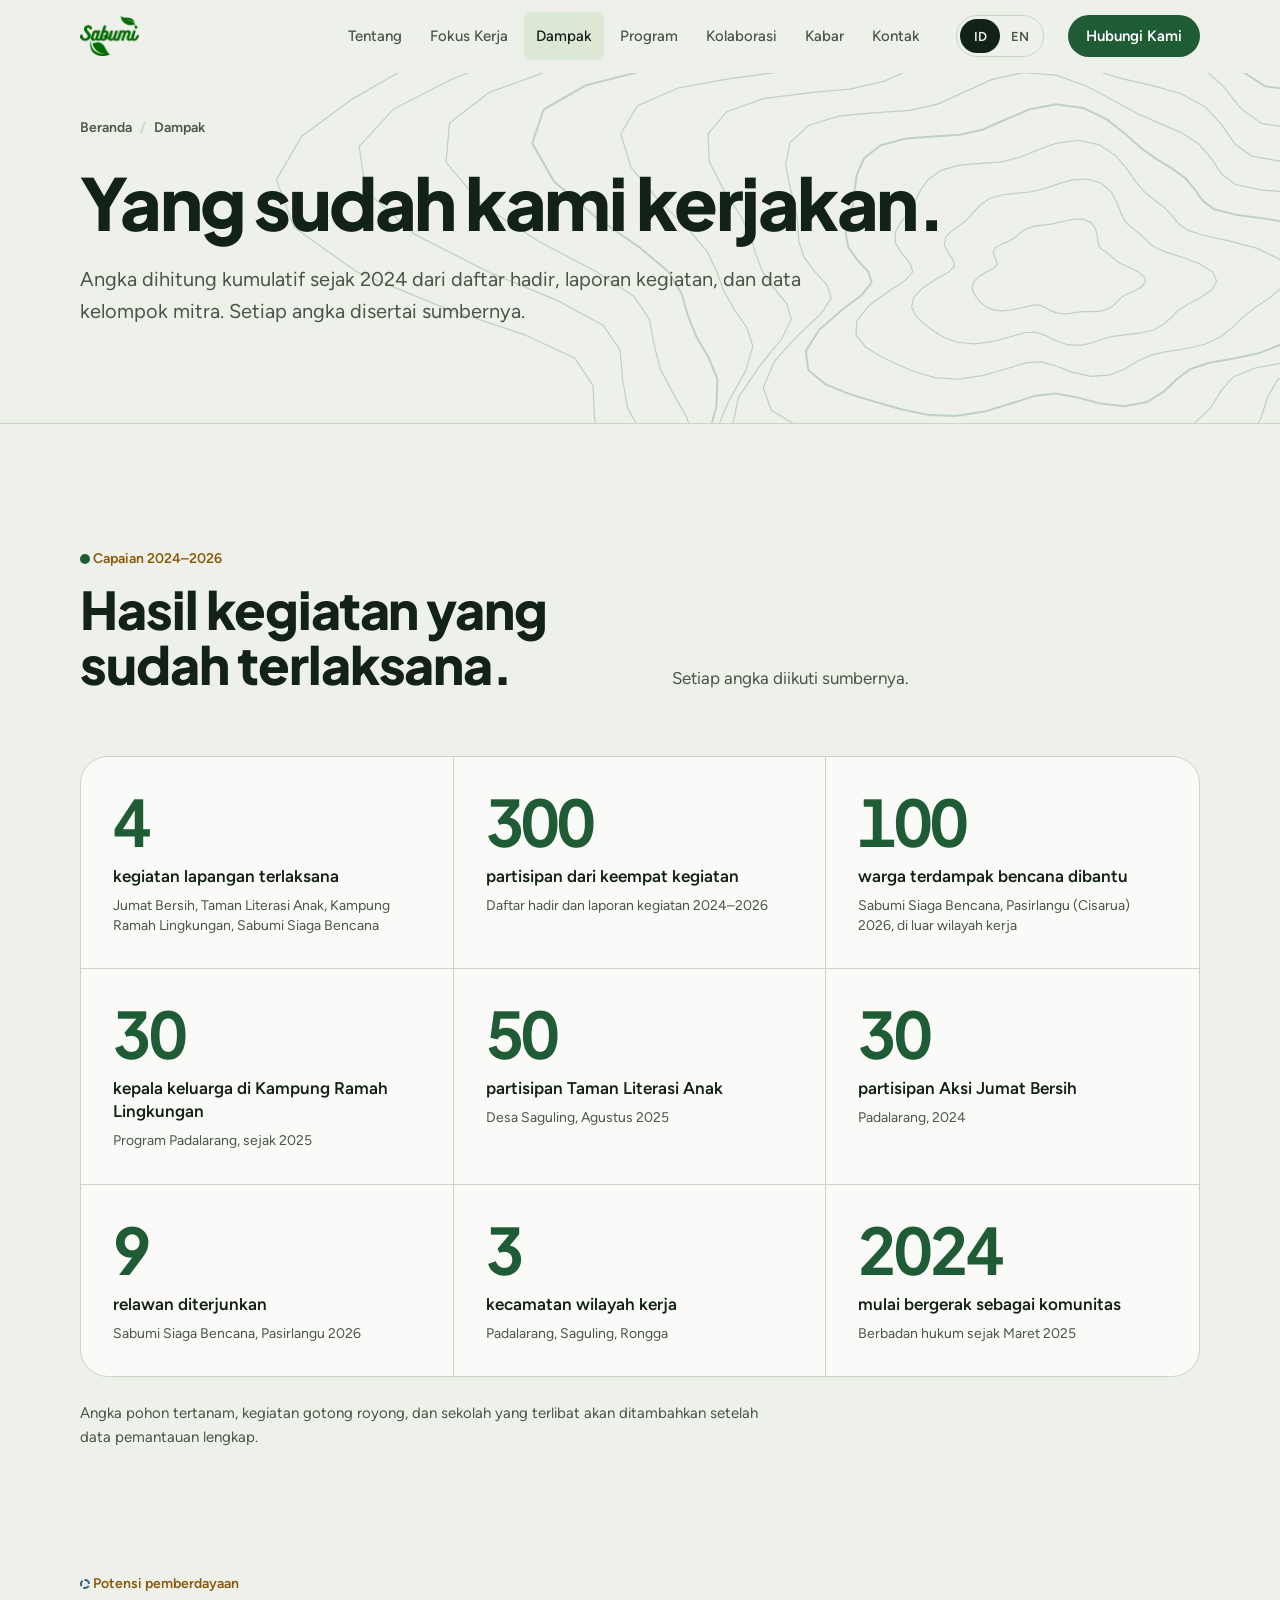
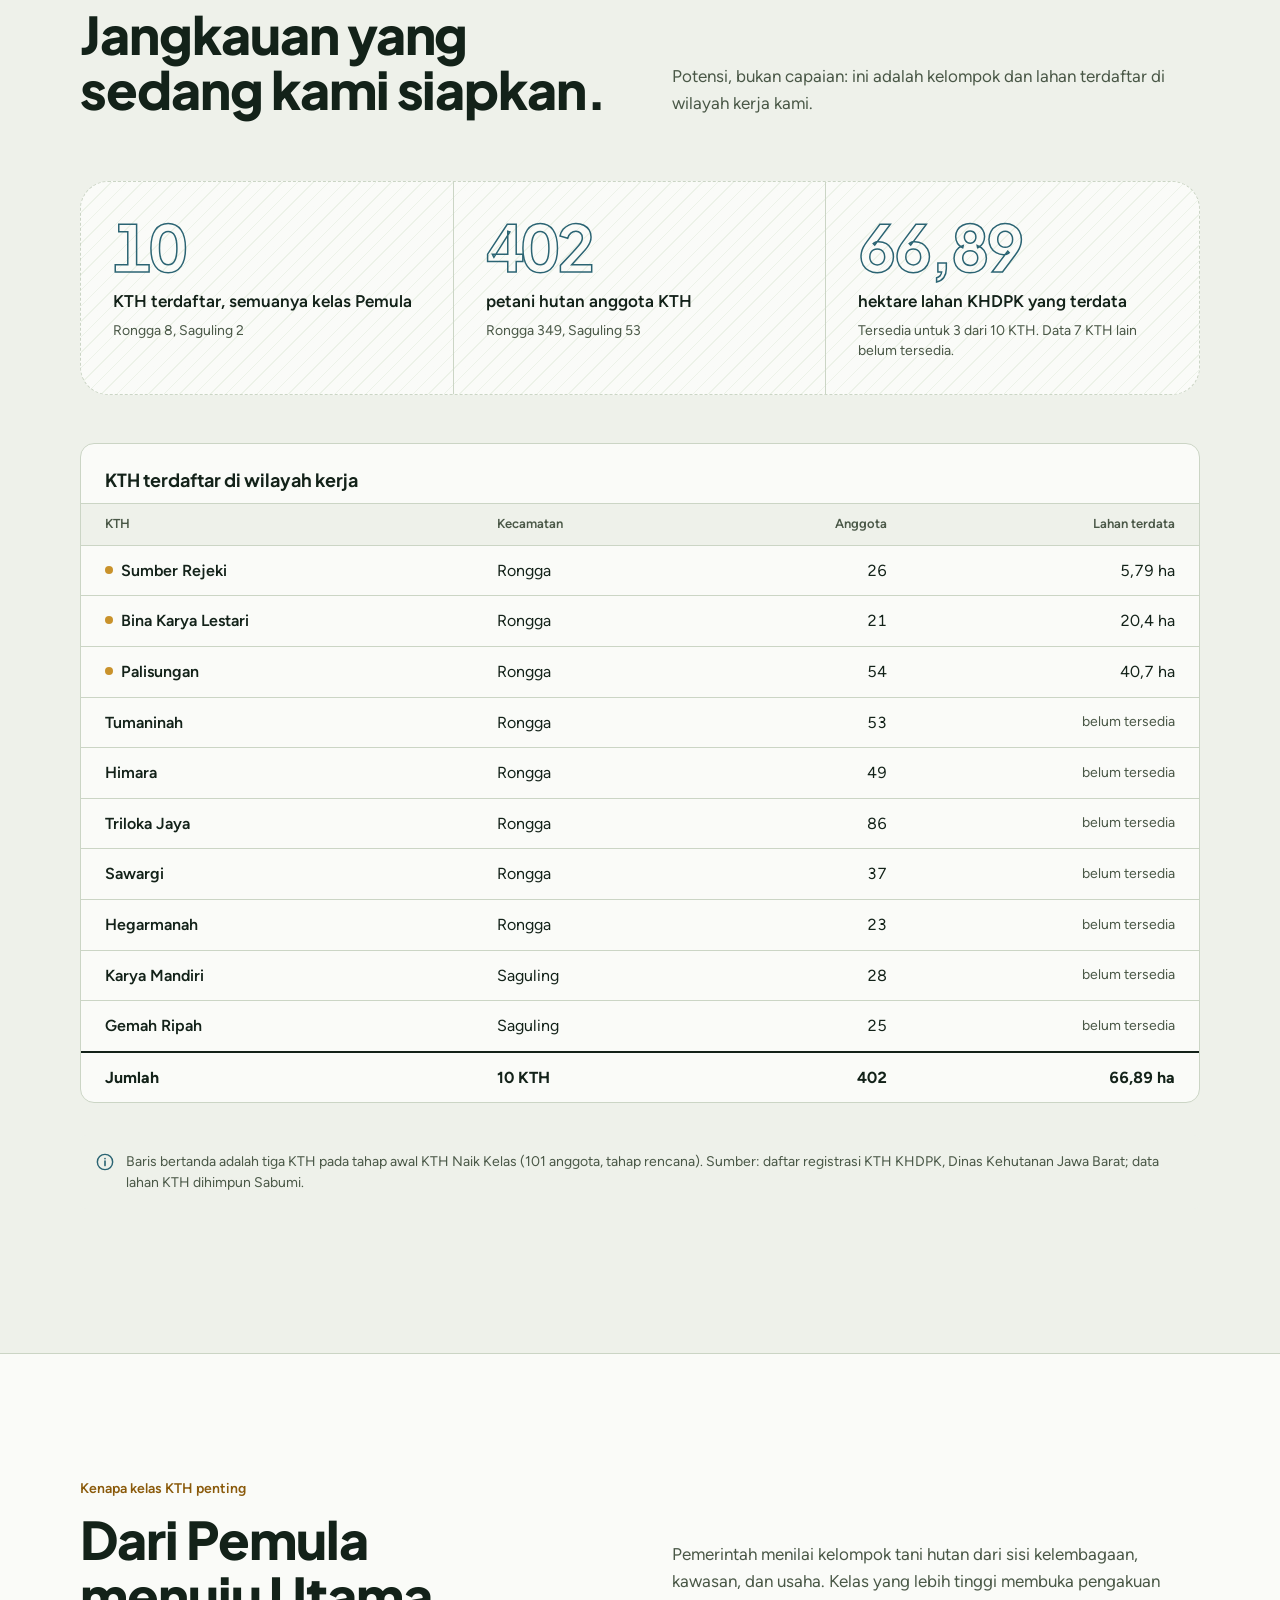
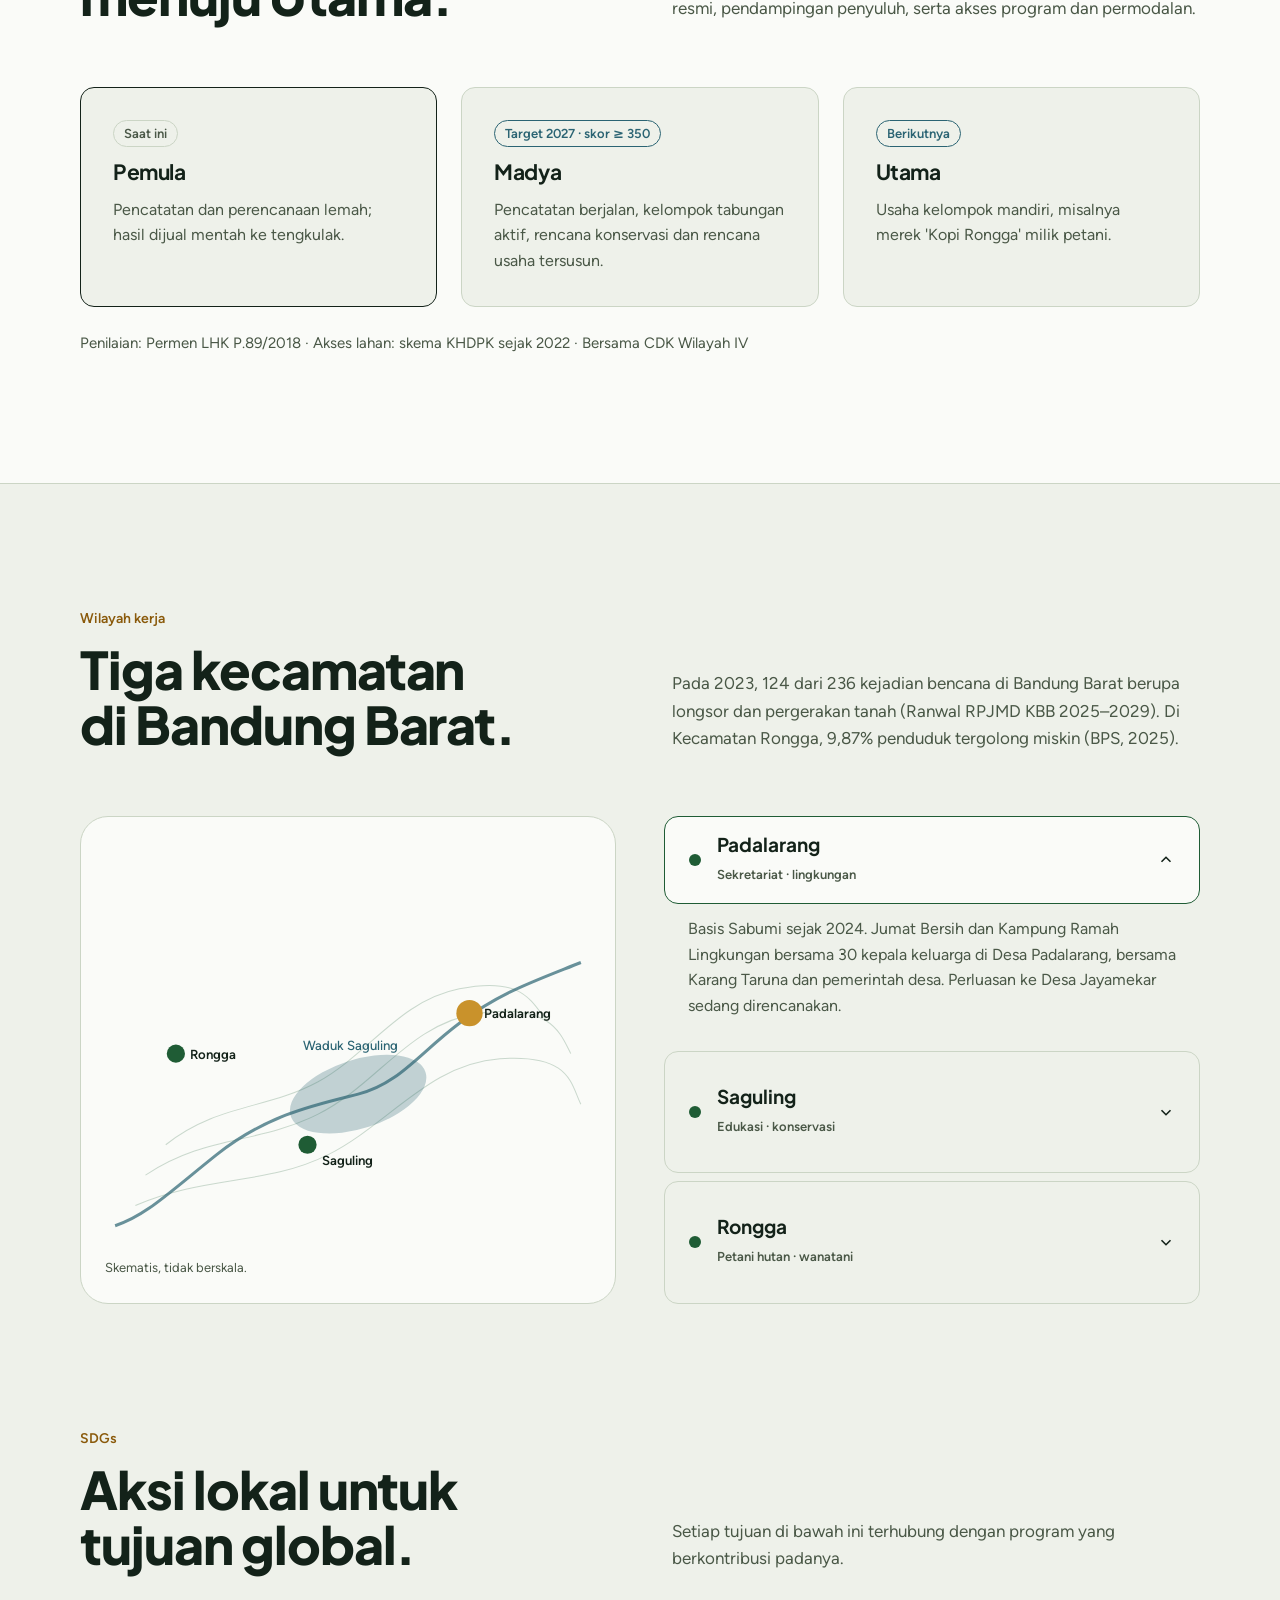
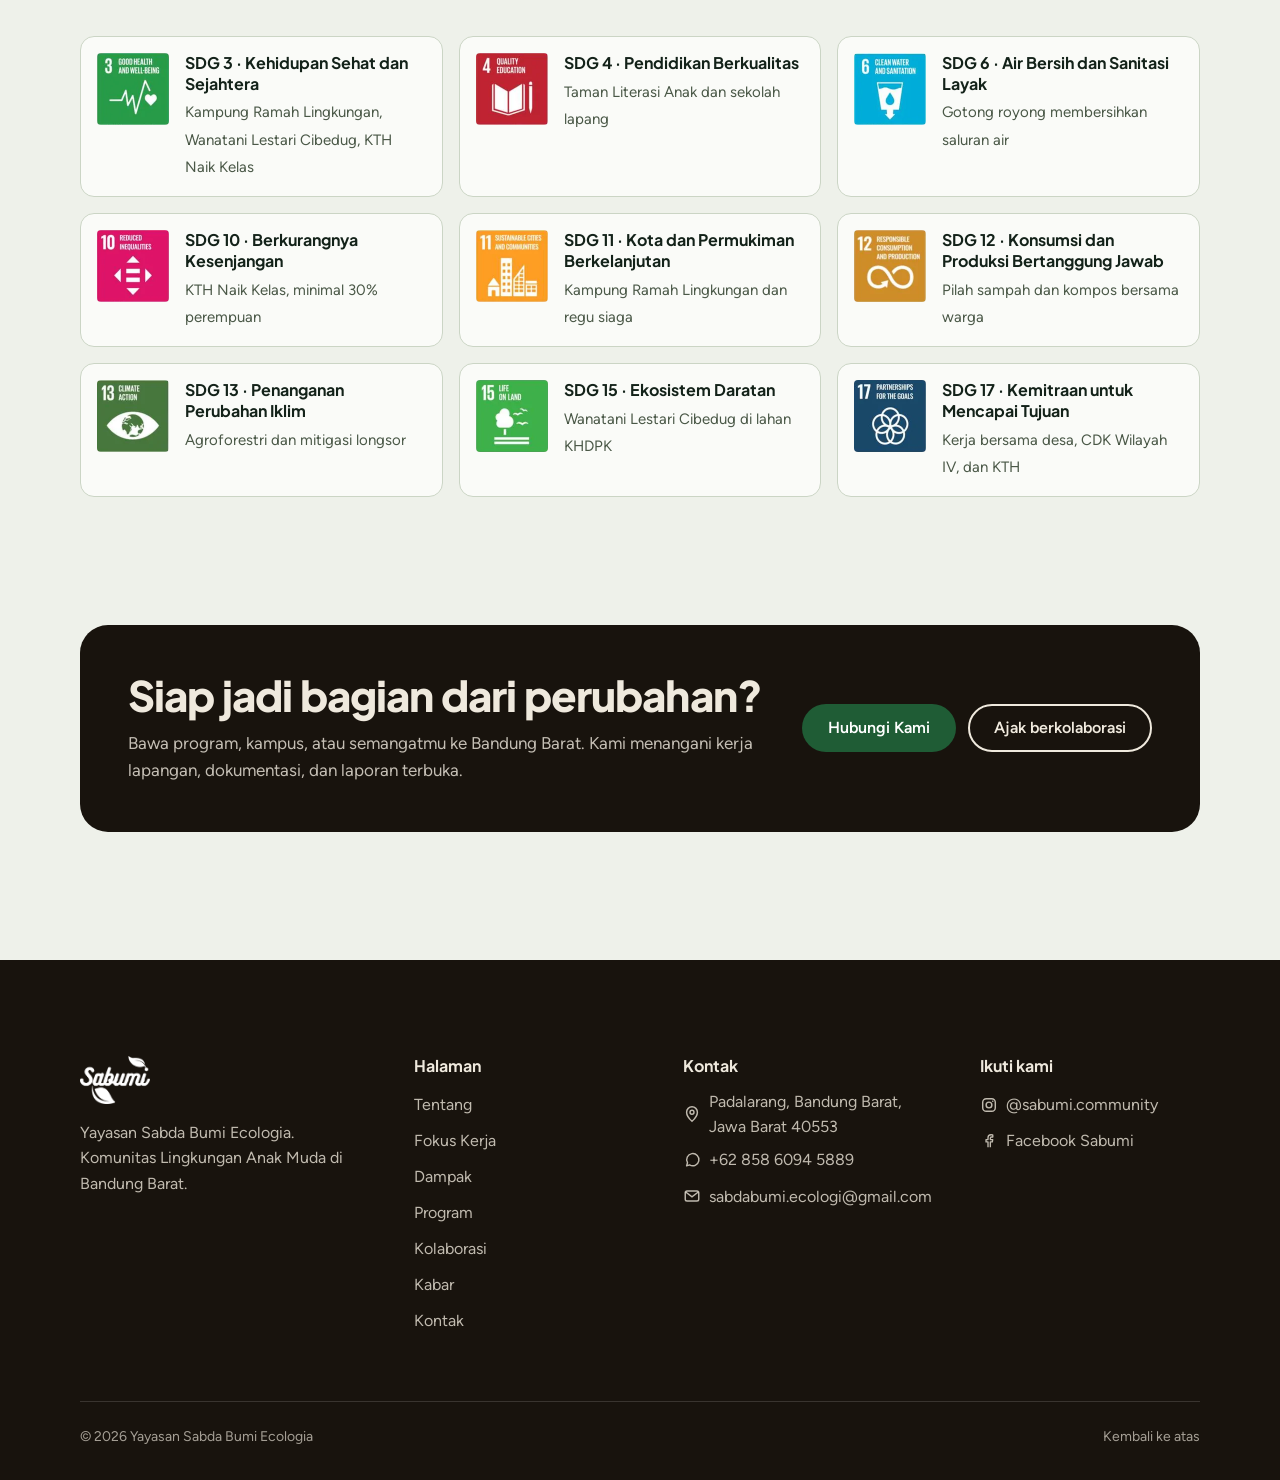
==== dampak/index.html @ f00cc136 "Kontak, wilayah, dan wordmark: jeda hero, label Hubungi Kami, kolom kolaborasi, kotak huruf i - Jeda" ====
<!doctype html>
<html lang="id" data-title-en="Impact · Environmental Action in West Bandung · Sabumi">
<head>
<meta charset="utf-8">
<meta name="viewport" content="width=device-width, initial-scale=1, viewport-fit=cover">
<meta name="color-scheme" content="light dark">
<script>document.documentElement.classList.add('js')</script>
<title>Dampak Sabumi · Capaian Aksi Lingkungan di Bandung Barat</title>
<meta name="description" content="Capaian Sabumi 2024–2026: 4 kegiatan lapangan, 300 partisipan, 100 warga terdampak bencana dibantu, dan potensi 402 petani hutan di Rongga dan Saguling.">
<link rel="canonical" href="https://sabumi.site/dampak/">
<meta property="og:type" content="website">
<meta property="og:site_name" content="Sabumi">
<meta property="og:locale" content="id_ID">
<meta property="og:locale:alternate" content="en_GB">
<meta property="og:title" content="Dampak Sabumi · Capaian Aksi Lingkungan di Bandung Barat">
<meta property="og:description" content="Capaian Sabumi 2024–2026: 4 kegiatan lapangan, 300 partisipan, 100 warga terdampak bencana dibantu, dan potensi 402 petani hutan di Rongga dan Saguling.">
<meta property="og:image" content="https://sabumi.site/img/og-sabumi.jpg">
<meta property="og:image:width" content="1200">
<meta property="og:image:height" content="630">
<meta property="og:image:alt" content="Sabumi: Bumi butuh aksi, bukan sekadar opini.">
<meta property="og:url" content="https://sabumi.site/dampak/">
<meta name="twitter:card" content="summary_large_image">
<meta name="theme-color" content="#1F5C35">
<link rel="icon" href="/img/favicon-64.png" sizes="64x64">
<link rel="apple-touch-icon" href="/img/apple-touch-icon.png">
<link rel="preload" href="/fonts/plus-jakarta-sans-latin-800-normal.woff2" as="font" type="font/woff2" crossorigin>
<link rel="preload" href="/fonts/figtree-latin-400-normal.woff2" as="font" type="font/woff2" crossorigin>
<link rel="stylesheet" href="/css/site.css?v=20261023a">
<script type="application/ld+json">{"@context": "https://schema.org", "@graph": [{"@type": "NGO", "@id": "https://sabumi.site/#org", "name": "Sabumi", "legalName": "Yayasan Sabda Bumi Ecologia", "alternateName": ["Sabumi Ecologi", "Sabumi Bandung Barat", "Sabda Bumi Ecologia Foundation", "Sabumi Community"], "url": "https://sabumi.site/", "logo": "https://sabumi.site/img/logo-sabumi.png", "image": "https://sabumi.site/img/og-sabumi.jpg", "slogan": "Bumi butuh aksi, bukan sekadar opini.", "description": "Komunitas Lingkungan Anak Muda di Kabupaten Bandung Barat: aksi lingkungan, konservasi, dan pemberdayaan masyarakat.", "foundingDate": "2025-03-05", "email": "sabdabumi.ecologi@gmail.com", "telephone": "+62-858-6094-5889", "address": {"@type": "PostalAddress", "addressLocality": "Padalarang", "addressRegion": "Jawa Barat", "postalCode": "40553", "addressCountry": "ID"}, "areaServed": [{"@type": "AdministrativeArea", "name": "Kabupaten Bandung Barat"}], "knowsAbout": ["gotong royong", "Kampung Ramah Lingkungan", "konservasi lahan", "perhutanan sosial", "kelompok tani hutan", "mitigasi longsor"], "sameAs": ["https://www.instagram.com/sabumi.community/", "https://www.facebook.com/profile.php?id=61565987980985"]}, {"@type": "WebSite", "@id": "https://sabumi.site/#website", "url": "https://sabumi.site/", "name": "Sabumi", "alternateName": "Sabumi Bandung Barat", "inLanguage": "id-ID", "publisher": {"@id": "https://sabumi.site/#org"}}, {"@type": "WebPage", "@id": "https://sabumi.site/dampak/#webpage", "url": "https://sabumi.site/dampak/", "name": "Dampak Sabumi · Capaian Aksi Lingkungan di Bandung Barat", "description": "Capaian Sabumi 2024–2026: 4 kegiatan lapangan, 300 partisipan, 100 warga terdampak bencana dibantu, dan potensi 402 petani hutan di Rongga dan Saguling.", "inLanguage": "id-ID", "isPartOf": {"@id": "https://sabumi.site/#website"}, "about": {"@id": "https://sabumi.site/#org"}, "primaryImageOfPage": "https://sabumi.site/img/og-sabumi.jpg"}, {"@type": "BreadcrumbList", "itemListElement": [{"@type": "ListItem", "position": 1, "name": "Beranda", "item": "https://sabumi.site/"}, {"@type": "ListItem", "position": 2, "name": "Dampak", "item": "https://sabumi.site/dampak/"}]}]}</script>
</head>
<body>
<a class="skip" href="#main" data-en="Skip to content">Lewati ke konten</a>
<header class="nav">
  <div class="wrap">
    <a class="brand" href="/" aria-label="Sabumi, beranda" data-en-label="Sabumi, home">
      <img class="logo-light" src="/img/logo-sabumi-120.webp" alt="" width="400" height="272">
      <img class="logo-dark" src="/img/logo-sabumi-white-120.webp" alt="" width="400" height="272">
    </a>
    <button class="menu-toggle" aria-expanded="false" aria-controls="menu"><span data-en="Menu">Menu</span></button>
    <ul class="menu" id="menu">
      <li><a href="/tentang/" data-en="About">Tentang</a></li>
      <li><a href="/fokus/" data-en="Focus">Fokus Kerja</a></li>
      <li><a href="/dampak/" aria-current="page" data-en="Impact">Dampak</a></li>
      <li><a href="/program/" data-en="Programmes">Program</a></li>
      <li><a href="/kolaborasi/" data-en="Collaborate">Kolaborasi</a></li>
      <li><a href="/kabar/" data-en="News">Kabar</a></li>
      <li><a href="/kontak/" data-en="Contact">Kontak</a></li>
    </ul>
    <div class="lang" role="group" aria-label="Bahasa" data-en-label="Language">
      <button type="button" data-lang="id" aria-pressed="true">ID</button>
      <button type="button" data-lang="en" aria-pressed="false">EN</button>
    </div>
    <a class="btn btn-primary btn-nav" href="/kolaborasi/#relawan" data-en="Contact us">Hubungi Kami</a>
  </div>
</header>
<main id="main">
<section class="page-hero" aria-labelledby="page-title">
  <svg class="contour" aria-hidden="true" preserveAspectRatio="xMidYMid slice" data-h="700" data-cx="1320" data-cy="380" data-rings="11"></svg>
  <div class="wrap">
    <nav aria-label="Lokasi halaman" data-en-label="Breadcrumb">
      <ol class="crumbs">
        <li><a href="/" data-en="Home">Beranda</a></li>
        <li aria-current="page" data-en="Impact">Dampak</li>
      </ol>
    </nav>
    <h1 id="page-title" data-en="What we have done so far.">Yang sudah kami kerjakan.</h1>
    <p class="lede" data-en="Figures are cumulative since 2024, drawn from attendance lists, activity reports and partner group data. Every figure comes with its source.">Angka dihitung kumulatif sejak 2024 dari daftar hadir, laporan kegiatan, dan data kelompok mitra. Setiap angka disertai sumbernya.</p>
  </div>
</section>
<section class="sec" aria-labelledby="capaian-title">
  <div class="wrap">
    <div class="sec-head">
      <div>
        <span class="kicker"><span class="dot" aria-hidden="true"></span> <span data-en="Achievements, 2024–2026">Capaian 2024–2026</span></span>
        <h2 id="capaian-title" data-en="Results of activities that have taken place.">Hasil kegiatan yang sudah terlaksana.</h2>
      </div>
      <p data-en="Each figure is followed by where it comes from.">Setiap angka diikuti sumbernya.</p>
    </div>
    <div class="stats">
      <div class="stat"><span class="num">4</span><strong data-en="field activities carried out">kegiatan lapangan terlaksana</strong><span class="src" data-en="Jumat Bersih, Children's Literacy Garden, Eco-Friendly Village, Sabumi Siaga Bencana">Jumat Bersih, Taman Literasi Anak, Kampung Ramah Lingkungan, Sabumi Siaga Bencana</span></div>
      <div class="stat"><span class="num">300</span><strong data-en="participants across those four activities">partisipan dari keempat kegiatan</strong><span class="src" data-en="Attendance lists and activity reports, 2024–2026">Daftar hadir dan laporan kegiatan 2024–2026</span></div>
      <div class="stat"><span class="num">100</span><strong data-en="disaster-affected residents helped">warga terdampak bencana dibantu</strong><span class="src" data-en="Sabumi Siaga Bencana, Pasirlangu (Cisarua) 2026, outside our working area">Sabumi Siaga Bencana, Pasirlangu (Cisarua) 2026, di luar wilayah kerja</span></div>
      <div class="stat"><span class="num">30</span><strong data-en="households in the Eco-Friendly Village">kepala keluarga di Kampung Ramah Lingkungan</strong><span class="src" data-en="Padalarang programme, since 2025">Program Padalarang, sejak 2025</span></div>
      <div class="stat"><span class="num">50</span><strong data-en="Children's Literacy Garden participants">partisipan Taman Literasi Anak</strong><span class="src" data-en="Saguling Village, August 2025">Desa Saguling, Agustus 2025</span></div>
      <div class="stat"><span class="num">30</span><strong data-en="Jumat Bersih participants">partisipan Aksi Jumat Bersih</strong><span class="src" data-en="Padalarang, 2024">Padalarang, 2024</span></div>
      <div class="stat"><span class="num">9</span><strong data-en="volunteers deployed">relawan diterjunkan</strong><span class="src" data-en="Sabumi Siaga Bencana, Pasirlangu 2026">Sabumi Siaga Bencana, Pasirlangu 2026</span></div>
      <div class="stat"><span class="num">3</span><strong data-en="districts in our working area">kecamatan wilayah kerja</strong><span class="src">Padalarang, Saguling, Rongga</span></div>
      <div class="stat"><span class="num">2024</span><strong data-en="started as a community">mulai bergerak sebagai komunitas</strong><span class="src" data-en="Registered as a foundation since March 2025">Berbadan hukum sejak Maret 2025</span></div>
    </div>
    <p class="footnote" data-en="Figures for trees planted, gotong royong sessions and schools involved will be added once monitoring data is complete.">Angka pohon tertanam, kegiatan gotong royong, dan sekolah yang terlibat akan ditambahkan setelah data pemantauan lengkap.</p>
  </div>
</section>

<section class="sec" aria-labelledby="potensi-title">
  <div class="wrap">
    <div class="sec-head">
      <div>
        <span class="kicker"><span class="dot open" aria-hidden="true"></span> <span data-en="Empowerment potential">Potensi pemberdayaan</span></span>
        <h2 id="potensi-title" data-en="The reach we are preparing for.">Jangkauan yang sedang kami siapkan.</h2>
      </div>
      <p data-en="Potential, not achievement: these are groups and land registered in our working area.">Potensi, bukan capaian: ini adalah kelompok dan lahan terdaftar di wilayah kerja kami.</p>
    </div>
    <div class="stats potensi">
      <div class="stat"><span class="num">10</span><strong data-en="registered KTH, all at Beginner level">KTH terdaftar, semuanya kelas Pemula</strong><span class="src" data-en="Rongga 8, Saguling 2">Rongga 8, Saguling 2</span></div>
      <div class="stat"><span class="num">402</span><strong data-en="forest farmers who are KTH members">petani hutan anggota KTH</strong><span class="src" data-en="Rongga 349, Saguling 53">Rongga 349, Saguling 53</span></div>
      <div class="stat"><span class="num" data-en="66.89">66,89</span><strong data-en="hectares of KHDPK land on record">hektare lahan KHDPK yang terdata</strong><span class="src" data-en="Available for 3 of the 10 KTH. Data for the other 7 is not yet available.">Tersedia untuk 3 dari 10 KTH. Data 7 KTH lain belum tersedia.</span></div>
    </div>

    <div class="table-wrap" role="region" aria-labelledby="kth-cap" tabindex="0">
      <table class="kth">
        <caption id="kth-cap" data-en="Registered KTH in our working area">KTH terdaftar di wilayah kerja</caption>
        <thead><tr><th scope="col">KTH</th><th scope="col" data-en="District">Kecamatan</th><th scope="col" class="n" data-en="Members">Anggota</th><th scope="col" class="n" data-en="Land on record">Lahan terdata</th></tr></thead>
        <tbody>
          <tr class="hl"><th scope="row">Sumber Rejeki</th><td>Rongga</td><td class="n">26</td><td class="n" data-en="5.79 ha">5,79 ha</td></tr>
          <tr class="hl"><th scope="row">Bina Karya Lestari</th><td>Rongga</td><td class="n">21</td><td class="n" data-en="20.4 ha">20,4 ha</td></tr>
          <tr class="hl"><th scope="row">Palisungan</th><td>Rongga</td><td class="n">54</td><td class="n" data-en="40.7 ha">40,7 ha</td></tr>
          <tr><th scope="row">Tumaninah</th><td>Rongga</td><td class="n">53</td><td class="n na" data-en="not yet available">belum tersedia</td></tr>
          <tr><th scope="row">Himara</th><td>Rongga</td><td class="n">49</td><td class="n na" data-en="not yet available">belum tersedia</td></tr>
          <tr><th scope="row">Triloka Jaya</th><td>Rongga</td><td class="n">86</td><td class="n na" data-en="not yet available">belum tersedia</td></tr>
          <tr><th scope="row">Sawargi</th><td>Rongga</td><td class="n">37</td><td class="n na" data-en="not yet available">belum tersedia</td></tr>
          <tr><th scope="row">Hegarmanah</th><td>Rongga</td><td class="n">23</td><td class="n na" data-en="not yet available">belum tersedia</td></tr>
          <tr><th scope="row">Karya Mandiri</th><td>Saguling</td><td class="n">28</td><td class="n na" data-en="not yet available">belum tersedia</td></tr>
          <tr><th scope="row">Gemah Ripah</th><td>Saguling</td><td class="n">25</td><td class="n na" data-en="not yet available">belum tersedia</td></tr>
        </tbody>
        <tfoot><tr><th scope="row" data-en="Total">Jumlah</th><td>10 KTH</td><td class="n">402</td><td class="n" data-en="66.89 ha">66,89 ha</td></tr></tfoot>
      </table>
    </div>
    <p class="note">
      <svg viewBox="0 0 20 20" aria-hidden="true"><circle cx="10" cy="10" r="8.5" fill="none" stroke="currentColor" stroke-width="1.6"/><path d="M10 9v5M10 6.2v.1" stroke="currentColor" stroke-width="1.8" stroke-linecap="round"/></svg>
      <span data-en="Highlighted rows are the three KTH in the first stage of the KTH Level-Up Programme (101 members, planning stage). Source: KTH KHDPK registration list, West Java Forestry Service; KTH land data compiled by Sabumi.">Baris bertanda adalah tiga KTH pada tahap awal KTH Naik Kelas (101 anggota, tahap rencana). Sumber: daftar registrasi KTH KHDPK, Dinas Kehutanan Jawa Barat; data lahan KTH dihimpun Sabumi.</span>
    </p>
  </div>
</section>

<section class="sec alt" aria-labelledby="kelas-title">
  <div class="wrap">
    <div class="sec-head">
      <div>
        <span class="kicker" data-en="Why KTH levels matter">Kenapa kelas KTH penting</span>
        <h2 id="kelas-title" data-en="From Beginner to Advanced.">Dari Pemula menuju Utama.</h2>
      </div>
      <p data-en="The government assesses forest farmer groups on their organisation, land and business. A higher level brings official recognition, extension support and access to programmes and capital.">Pemerintah menilai kelompok tani hutan dari sisi kelembagaan, kawasan, dan usaha. Kelas yang lebih tinggi membuka pengakuan resmi, pendampingan penyuluh, serta akses program dan permodalan.</p>
    </div>
    <ol class="tiers">
      <li><span class="status over" data-en="Now">Saat ini</span><h3 data-en="Beginner">Pemula</h3><p data-en="Weak record-keeping and planning; produce is sold raw to middlemen.">Pencatatan dan perencanaan lemah; hasil dijual mentah ke tengkulak.</p></li>
      <li><span class="status plan" data-en="Target 2027 · score ≥ 350">Target 2027 · skor ≥ 350</span><h3 data-en="Intermediate">Madya</h3><p data-en="Record-keeping in place, active group savings, conservation and business plans written.">Pencatatan berjalan, kelompok tabungan aktif, rencana konservasi dan rencana usaha tersusun.</p></li>
      <li><span class="status plan" data-en="Next">Berikutnya</span><h3 data-en="Advanced">Utama</h3><p data-en="Independent group businesses, for example a 'Kopi Rongga' brand owned by the farmers.">Usaha kelompok mandiri, misalnya merek 'Kopi Rongga' milik petani.</p></li>
    </ol>
    <p class="footnote" data-en="Assessment: Ministerial Regulation P.89/2018 · Land access: KHDPK scheme since 2022 · With CDK Region IV">Penilaian: Permen LHK P.89/2018 · Akses lahan: skema KHDPK sejak 2022 · Bersama CDK Wilayah IV</p>
  </div>
</section>

<section class="sec" aria-labelledby="wilayah-title">
  <div class="wrap">
    <div class="sec-head">
      <div>
        <span class="kicker" data-en="Where we work">Wilayah kerja</span>
        <h2 id="wilayah-title" data-en="Three districts of West Bandung.">Tiga kecamatan di Bandung Barat.</h2>
      </div>
      <p data-en="In 2023, 124 of the 236 disaster events in West Bandung were landslides and ground movement (RPJMD KBB 2025–2029 draft). In Rongga, 9.87% of residents live in poverty (BPS, 2025).">Pada 2023, 124 dari 236 kejadian bencana di Bandung Barat berupa longsor dan pergerakan tanah (Ranwal RPJMD KBB 2025–2029). Di Kecamatan Rongga, 9,87% penduduk tergolong miskin (BPS, 2025).</p>
    </div>
    <div class="region">
      <div class="region-map">
        <svg viewBox="0 0 480 400" role="img" aria-labelledby="map-t">
          <title id="map-t" data-en="Schematic map of Sabumi's three working districts">Peta skematis tiga kecamatan wilayah kerja Sabumi</title>
          <path class="map-contour" d="M40 330c60-40 110-30 170-60s90-90 160-100 80 20 90 40"/>
          <path class="map-contour" d="M30 360c70-30 130-20 190-50s100-90 170-95 70 25 80 45"/>
          <path class="map-contour" d="M60 300c50-40 100-35 150-62s80-80 140-92 70 10 85 30"/>
          <ellipse class="map-lake" cx="250" cy="250" rx="70" ry="34" transform="rotate(-18 250 250)"/>
          <path class="map-river" d="M470 120c-50 20-80 30-120 60s-60 60-100 70-90 20-140 60-70 60-100 70"/>
          <text class="map-label" x="196" y="206" style="font-weight:500;fill:var(--citarum)" data-en="Saguling Reservoir">Waduk Saguling</text>
          <g data-k="padalarang"><circle class="map-dot" cx="360" cy="170" r="9"/><text class="map-label" x="374" y="175">Padalarang</text></g>
          <g data-k="saguling"><circle class="map-dot" cx="200" cy="300" r="9"/><text class="map-label" x="214" y="320">Saguling</text></g>
          <g data-k="rongga"><circle class="map-dot" cx="70" cy="210" r="9"/><text class="map-label" x="84" y="215">Rongga</text></g>        </svg>
        <p class="src" data-en="Schematic, not to scale.">Skematis, tidak berskala.</p>
      </div>
      <div>
      <ul class="kec">
        <li>
          <button aria-expanded="true" aria-controls="k-padalarang" data-k="padalarang">
            <span class="pin" aria-hidden="true"></span>
            <span><span class="kname">Padalarang</span><br><span class="ktag" data-en="Secretariat · environment">Sekretariat · lingkungan</span></span>
            <svg class="chev" viewBox="0 0 20 20" aria-hidden="true"><path d="m5 8 5 5 5-5" fill="none" stroke="currentColor" stroke-width="1.8"/></svg>
          </button>
          <div class="panel" id="k-padalarang"><p data-en="Sabumi's base since 2024. Jumat Bersih and the Eco-Friendly Village with 30 households in Padalarang Village, with Karang Taruna and the village government. Expansion to Jayamekar Village is planned.">Basis Sabumi sejak 2024. Jumat Bersih dan Kampung Ramah Lingkungan bersama 30 kepala keluarga di Desa Padalarang, bersama Karang Taruna dan pemerintah desa. Perluasan ke Desa Jayamekar sedang direncanakan.</p></div>
        </li>
        <li>
          <button aria-expanded="false" aria-controls="k-saguling" data-k="saguling">
            <span class="pin" aria-hidden="true"></span>
            <span><span class="kname">Saguling</span><br><span class="ktag" data-en="Education · conservation">Edukasi · konservasi</span></span>
            <svg class="chev" viewBox="0 0 20 20" aria-hidden="true"><path d="m5 8 5 5 5-5" fill="none" stroke="currentColor" stroke-width="1.8"/></svg>
          </button>
          <div class="panel" id="k-saguling" hidden><p data-en="Children's Literacy Garden in Saguling Village (August 2025). Two registered KTH with 53 members. The Girimukti Conservation School has been proposed.">Taman Literasi Anak di Desa Saguling (Agustus 2025). Dua KTH terdaftar dengan 53 anggota. Sekolah Konservasi Girimukti sedang diajukan.</p></div>
        </li>
        <li>
          <button aria-expanded="false" aria-controls="k-rongga" data-k="rongga">
            <span class="pin" aria-hidden="true"></span>
            <span><span class="kname">Rongga</span><br><span class="ktag" data-en="Forest farmers · agroforestry">Petani hutan · wanatani</span></span>
            <svg class="chev" viewBox="0 0 20 20" aria-hidden="true"><path d="m5 8 5 5 5-5" fill="none" stroke="currentColor" stroke-width="1.8"/></svg>
          </button>
          <div class="panel" id="k-rongga" hidden><p data-en="Eight registered KTH with 349 members in the upper Citarum watershed. Being prepared: Wanatani Lestari Cibedug and the KTH Level-Up Programme, with CDK Region IV.">Delapan KTH terdaftar dengan 349 anggota di hulu DAS Citarum. Sedang disiapkan: Wanatani Lestari Cibedug dan KTH Naik Kelas, bersama CDK Wilayah IV.</p></div>
        </li>
      </ul>
      </div>
    </div>

  </div>
</section>

<section class="sec" id="sdgs" aria-labelledby="sdg-title">
  <div class="wrap">
    <div class="sec-head">
      <div>
        <span class="kicker">SDGs</span>
        <h2 id="sdg-title" data-en="Local action for global goals.">Aksi lokal untuk tujuan global.</h2>
      </div>
      <p data-en="Each goal below is linked to the programmes that contribute to it.">Setiap tujuan di bawah ini terhubung dengan program yang berkontribusi padanya.</p>
    </div>
    <ul class="sdg-list">
      <li><img decoding="async" src="/img/sdg-3.webp" width="160" height="160" loading="lazy" alt=""><div><strong data-en="SDG 3 · Good Health and Well-being">SDG 3 · Kehidupan Sehat dan Sejahtera</strong><span data-en="Eco-Friendly Village, Wanatani Lestari Cibedug, KTH Level-Up Programme">Kampung Ramah Lingkungan, Wanatani Lestari Cibedug, KTH Naik Kelas</span></div></li>
      <li><img decoding="async" src="/img/sdg-4.webp" width="160" height="160" loading="lazy" alt=""><div><strong data-en="SDG 4 · Quality Education">SDG 4 · Pendidikan Berkualitas</strong><span data-en="Children's Literacy Garden and field schools">Taman Literasi Anak dan sekolah lapang</span></div></li>
      <li><img decoding="async" src="/img/sdg-6.webp" width="160" height="160" loading="lazy" alt=""><div><strong data-en="SDG 6 · Clean Water and Sanitation">SDG 6 · Air Bersih dan Sanitasi Layak</strong><span data-en="Gotong royong to clean drains">Gotong royong membersihkan saluran air</span></div></li>
      <li><img decoding="async" src="/img/sdg-10.webp" width="160" height="160" loading="lazy" alt=""><div><strong data-en="SDG 10 · Reduced Inequalities">SDG 10 · Berkurangnya Kesenjangan</strong><span data-en="KTH Level-Up Programme, at least 30% women">KTH Naik Kelas, minimal 30% perempuan</span></div></li>
      <li><img decoding="async" src="/img/sdg-11.webp" width="160" height="160" loading="lazy" alt=""><div><strong data-en="SDG 11 · Sustainable Cities and Communities">SDG 11 · Kota dan Permukiman Berkelanjutan</strong><span data-en="Eco-Friendly Village and response teams">Kampung Ramah Lingkungan dan regu siaga</span></div></li>
      <li><img decoding="async" src="/img/sdg-12.webp" width="160" height="160" loading="lazy" alt=""><div><strong data-en="SDG 12 · Responsible Consumption and Production">SDG 12 · Konsumsi dan Produksi Bertanggung Jawab</strong><span data-en="Sorting waste and composting with residents">Pilah sampah dan kompos bersama warga</span></div></li>
      <li><img decoding="async" src="/img/sdg-13.webp" width="160" height="160" loading="lazy" alt=""><div><strong data-en="SDG 13 · Climate Action">SDG 13 · Penanganan Perubahan Iklim</strong><span data-en="Agroforestry and landslide mitigation">Agroforestri dan mitigasi longsor</span></div></li>
      <li><img decoding="async" src="/img/sdg-15.webp" width="160" height="160" loading="lazy" alt=""><div><strong data-en="SDG 15 · Life on Land">SDG 15 · Ekosistem Daratan</strong><span data-en="Wanatani Lestari Cibedug on KHDPK land">Wanatani Lestari Cibedug di lahan KHDPK</span></div></li>
      <li><img decoding="async" src="/img/sdg-17.webp" width="160" height="160" loading="lazy" alt=""><div><strong data-en="SDG 17 · Partnerships for the Goals">SDG 17 · Kemitraan untuk Mencapai Tujuan</strong><span data-en="Working with villages, CDK Region IV and KTH">Kerja bersama desa, CDK Wilayah IV, dan KTH</span></div></li>
    </ul>
  </div>
</section>

<section class="sec" aria-labelledby="cta-title">
  <div class="wrap">
    <div class="cta-band">
      <div>
        <h2 id="cta-title" data-en="Ready to be part of the change?">Siap jadi bagian dari perubahan?</h2>
        <p data-en="Bring your programme, campus or energy to West Bandung. We handle fieldwork, documentation and open reporting.">Bawa program, kampus, atau semangatmu ke Bandung Barat. Kami menangani kerja lapangan, dokumentasi, dan laporan terbuka.</p>
      </div>
      <div class="actions">
        <a class="btn btn-primary" href="/kolaborasi/#relawan" data-en="Contact us">Hubungi Kami</a>
        <a class="btn btn-ghost" href="/kolaborasi/" data-en="Partner with us">Ajak berkolaborasi</a>
      </div>
    </div>
  </div>
</section>


</main>
<footer>
  <div class="wrap">
    <div class="foot">
      <div>
        <img src="/img/logo-sabumi-white-160.webp" width="400" height="272" alt="Sabumi" loading="lazy">
        <p data-en="Sabda Bumi Ecologia Foundation. A Youth Led Environmental Organization in West Bandung.">Yayasan Sabda Bumi Ecologia. Komunitas Lingkungan Anak Muda di Bandung Barat.</p>
      </div>
      <nav aria-labelledby="foot-pages">
        <h2 id="foot-pages" data-en="Pages">Halaman</h2>
        <ul>
          <li><a href="/tentang/" data-en="About">Tentang</a></li>
          <li><a href="/fokus/" data-en="Focus">Fokus Kerja</a></li>
          <li><a href="/dampak/" data-en="Impact">Dampak</a></li>
          <li><a href="/program/" data-en="Programmes">Program</a></li>
          <li><a href="/kolaborasi/" data-en="Collaborate">Kolaborasi</a></li>
          <li><a href="/kabar/" data-en="News">Kabar</a></li>
          <li><a href="/kontak/" data-en="Contact">Kontak</a></li>
        </ul>
      </nav>
      <div>
        <h2 data-en="Contact">Kontak</h2>
        <ul>
          <li><a href="https://maps.app.goo.gl/4FzKgbnyAAD7nmzS9" target="_blank" rel="noopener"><svg viewBox="0 0 20 20" aria-hidden="true"><path d="M10 18s6-5.2 6-10A6 6 0 0 0 4 8c0 4.8 6 10 6 10Z" fill="none" stroke="currentColor" stroke-width="1.6"/><circle cx="10" cy="8" r="2.2" fill="none" stroke="currentColor" stroke-width="1.6"/></svg><span data-en="Padalarang, West Bandung, West Java 40553">Padalarang, Bandung Barat, Jawa Barat 40553</span></a></li>
          <li><a href="https://wa.me/6285860945889" target="_blank" rel="noopener"><svg viewBox="0 0 20 20" aria-hidden="true"><path d="M4 16.5 5 13a6.8 6.8 0 1 1 2.3 2.4L4 16.5Z" fill="none" stroke="currentColor" stroke-width="1.6" stroke-linejoin="round"/></svg>+62 858 6094 5889</a></li>
          <li><a href="mailto:sabdabumi.ecologi@gmail.com"><svg viewBox="0 0 20 20" aria-hidden="true"><rect x="2.5" y="4.5" width="15" height="11" rx="2" fill="none" stroke="currentColor" stroke-width="1.6"/><path d="m3 5.5 7 5.5 7-5.5" fill="none" stroke="currentColor" stroke-width="1.6"/></svg>sabdabumi.ecologi@gmail.com</a></li>
        </ul>
      </div>
      <div>
        <h2 data-en="Follow us">Ikuti kami</h2>
        <ul>
          <li><a href="https://www.instagram.com/sabumi.community/" target="_blank" rel="noopener"><svg viewBox="0 0 20 20" aria-hidden="true"><rect x="3" y="3" width="14" height="14" rx="4" fill="none" stroke="currentColor" stroke-width="1.6"/><circle cx="10" cy="10" r="3.2" fill="none" stroke="currentColor" stroke-width="1.6"/><circle cx="14.2" cy="5.8" r=".9" fill="currentColor"/></svg>@sabumi.community</a></li>
          <li><a href="https://www.facebook.com/profile.php?id=61565987980985" target="_blank" rel="noopener"><svg viewBox="0 0 20 20" aria-hidden="true"><path d="M11.5 17v-6h2.2l.4-2.6h-2.6V6.8c0-.8.3-1.3 1.4-1.3h1.3V3.2a17 17 0 0 0-2-.1c-2 0-3.3 1.2-3.3 3.4v1.9H6.7V11h2.2v6" fill="none" stroke="currentColor" stroke-width="1.5" stroke-linejoin="round"/></svg>Facebook Sabumi</a></li>
        </ul>
      </div>
    </div>
    <div class="legal">
      <span>© 2026 Yayasan Sabda Bumi Ecologia</span>
      <a href="#main" data-en="Back to top">Kembali ke atas</a>
    </div>
  </div>
</footer>

<div class="dock" role="region" aria-label="Aksi cepat" data-en-label="Quick actions">
  <a class="btn btn-primary" href="/kolaborasi/#relawan" data-en="Contact us">Hubungi Kami</a>
  <a class="btn btn-wa" href="https://wa.me/6285860945889" target="_blank" rel="noopener" aria-label="WhatsApp Sabumi"><svg viewBox="0 0 20 20" aria-hidden="true"><path d="M4 16.5 5 13a6.8 6.8 0 1 1 2.3 2.4L4 16.5Z" fill="none" stroke="currentColor" stroke-width="1.6" stroke-linejoin="round"/></svg></a>
</div>
<script src="/js/site.js?v=20261021h"></script>
</body>
</html>
---- css/site.css ----
/* Font lokal (Fontsource, lisensi OFL) */
@font-face{font-family:"Figtree";font-style:normal;font-weight:400;font-display:swap;src:url(/fonts/figtree-latin-400-normal.woff2) format("woff2");unicode-range:U+0000-00FF,U+0131,U+0152-0153,U+02BB-02BC,U+02C6,U+02DA,U+02DC,U+0304,U+0308,U+0329,U+2000-206F,U+20AC,U+2122,U+2191,U+2193,U+2212,U+2215,U+FEFF,U+FFFD}
@font-face{font-family:"Figtree";font-style:normal;font-weight:500;font-display:swap;src:url(/fonts/figtree-latin-500-normal.woff2) format("woff2");unicode-range:U+0000-00FF,U+0131,U+0152-0153,U+02BB-02BC,U+02C6,U+02DA,U+02DC,U+0304,U+0308,U+0329,U+2000-206F,U+20AC,U+2122,U+2191,U+2193,U+2212,U+2215,U+FEFF,U+FFFD}
@font-face{font-family:"Figtree";font-style:normal;font-weight:600;font-display:swap;src:url(/fonts/figtree-latin-600-normal.woff2) format("woff2");unicode-range:U+0000-00FF,U+0131,U+0152-0153,U+02BB-02BC,U+02C6,U+02DA,U+02DC,U+0304,U+0308,U+0329,U+2000-206F,U+20AC,U+2122,U+2191,U+2193,U+2212,U+2215,U+FEFF,U+FFFD}
@font-face{font-family:"Figtree";font-style:normal;font-weight:700;font-display:swap;src:url(/fonts/figtree-latin-700-normal.woff2) format("woff2");unicode-range:U+0000-00FF,U+0131,U+0152-0153,U+02BB-02BC,U+02C6,U+02DA,U+02DC,U+0304,U+0308,U+0329,U+2000-206F,U+20AC,U+2122,U+2191,U+2193,U+2212,U+2215,U+FEFF,U+FFFD}
@font-face{font-family:"Plus Jakarta Sans";font-style:normal;font-weight:700;font-display:swap;src:url(/fonts/plus-jakarta-sans-latin-700-normal.woff2) format("woff2");unicode-range:U+0000-00FF,U+0131,U+0152-0153,U+02BB-02BC,U+02C6,U+02DA,U+02DC,U+0304,U+0308,U+0329,U+2000-206F,U+20AC,U+2122,U+2191,U+2193,U+2212,U+2215,U+FEFF,U+FFFD}
@font-face{font-family:"Plus Jakarta Sans";font-style:normal;font-weight:800;font-display:swap;src:url(/fonts/plus-jakarta-sans-latin-800-normal.woff2) format("woff2");unicode-range:U+0000-00FF,U+0131,U+0152-0153,U+02BB-02BC,U+02C6,U+02DA,U+02DC,U+0304,U+0308,U+0329,U+2000-206F,U+20AC,U+2122,U+2191,U+2193,U+2212,U+2215,U+FEFF,U+FFFD}
/* Sabumi.id v2 — shared stylesheet for every page */

/* ---------- Tokens ---------- */
:root{
  --kabut:#EEF1EA;      /* page background: morning mist over the hills */
  --kertas:#FAFBF8;     /* raised surface */
  --tinta:#132219;      /* body ink, forest-dark */
  --redup:#4A5847;      /* secondary text */
  --garis:#CBD5C5;      /* hairlines (decorative only) */
  --batas:#7A8876;      /* control borders, ≥3:1 against backgrounds */
  --daun:#1F5C35;       /* primary: tea-leaf green */
  --daun-terang:#2F7D4A;
  --lumut:#DCE7D5;      /* soft green fill */
  --kopi:#8A5A0B;       /* Kopi Rongga: accent for text */
  --kopi-terang:#C9922B;/* accent for strokes/large marks */
  --citarum:#2B6473;    /* river blue, secondary data */
  --tanah:#18130D;      /* dark band */
  --tanah-ink:#EFE9DD;
  --kontur:rgba(31,92,53,.22);
  --fokus:#C9922B;
  --galat:#B3261E;

  --f-display:"Plus Jakarta Sans",ui-sans-serif,system-ui,sans-serif;
  --f-body:"Figtree",ui-sans-serif,system-ui,sans-serif;
  --f-label:"Figtree",ui-sans-serif,system-ui,sans-serif;      /* small labels, dates, status */
  --f-angka:"Plus Jakarta Sans",ui-sans-serif,system-ui,sans-serif; /* large figures */

  --s1:4px;--s2:8px;--s3:12px;--s4:16px;--s5:24px;--s6:32px;--s7:48px;--s8:64px;--s9:96px;--s10:128px;
  --wrap:1200px;
  --gutter:clamp(16px,4vw,40px);
  --r-sm:6px;--r-md:14px;--r-lg:28px;
  --ease-out:cubic-bezier(.2,.7,.2,1);
}
@media (prefers-color-scheme:dark){
  :root:not([data-theme="light"]){
    --kabut:#0F1611;--kertas:#162019;--tinta:#E6ECE2;--redup:#A9B5A5;--garis:#2C3A2F;--batas:#6F806F;
    --daun:#7CC894;--daun-terang:#9AD9AE;--lumut:#1C3123;--kopi:#E2B061;--kopi-terang:#E2B061;
    --citarum:#8DC2CF;--tanah:#090C09;--tanah-ink:#ECE6DA;--kontur:rgba(124,200,148,.18);--galat:#F2B8B5;
  }
}
:root[data-theme="dark"]{
  --kabut:#0F1611;--kertas:#162019;--tinta:#E6ECE2;--redup:#A9B5A5;--garis:#2C3A2F;--batas:#6F806F;
  --daun:#7CC894;--daun-terang:#9AD9AE;--lumut:#1C3123;--kopi:#E2B061;--kopi-terang:#E2B061;
  --citarum:#8DC2CF;--tanah:#090C09;--tanah-ink:#ECE6DA;--kontur:rgba(124,200,148,.18);--galat:#F2B8B5;
}

/* ---------- Base ---------- */
*,*::before,*::after{box-sizing:border-box}
html{scroll-behavior:smooth;-webkit-text-size-adjust:100%}
@media (prefers-reduced-motion:reduce){html{scroll-behavior:auto}}
body{margin:0;background:var(--kabut);color:var(--tinta);font:400 17px/1.6 var(--f-body);text-rendering:optimizeLegibility}
img{max-width:100%;height:auto;display:block}
a{color:inherit}
h1,h2,h3,h4{font-family:var(--f-display);margin:0;letter-spacing:-.02em;text-wrap:balance}
h2{font-size:clamp(30px,4.2vw,52px);line-height:1.06;font-weight:800}
h3{font-size:21px;line-height:1.25;font-weight:700}
p{margin:0 0 var(--s4)}
.wrap{max-width:var(--wrap);margin-inline:auto;padding-inline:var(--gutter)}
.mono{font-family:var(--f-label);font-variant-numeric:tabular-nums}
.lede{font-size:clamp(18px,1.6vw,20px);color:var(--redup);max-width:58ch}
.prose{max-width:66ch}
.prose p{color:var(--redup)}
.prose p:first-child{color:var(--tinta);font-size:19px}
.sr-only{position:absolute;width:1px;height:1px;overflow:hidden;clip:rect(0 0 0 0);white-space:nowrap}
:focus-visible{outline:3px solid var(--fokus);outline-offset:3px;border-radius:4px}
.skip{position:absolute;left:var(--s4);top:-60px;background:var(--daun);color:#fff;padding:var(--s3) var(--s4);border-radius:var(--r-sm);z-index:100;text-decoration:none}
.skip:focus{top:var(--s4)}
section,[id]{scroll-margin-top:88px}
.textlink{color:var(--daun);font-weight:600;text-underline-offset:4px}
.textlink:hover{color:var(--daun-terang)}

/* ---------- Buttons ---------- */
.btn{display:inline-flex;align-items:center;justify-content:center;gap:var(--s2);min-height:48px;padding:0 var(--s5);border-radius:999px;font:600 16px/1 var(--f-body);text-decoration:none;cursor:pointer;border:2px solid transparent;transition:background-color .18s var(--ease-out),color .18s var(--ease-out),border-color .18s var(--ease-out);touch-action:manipulation}
.btn-primary{background:var(--daun);color:#fff}
.btn-primary:hover{background:var(--daun-terang)}
.btn-ghost{border-color:currentColor;color:var(--tinta);background:transparent}
.btn-ghost:hover{background:var(--lumut)}
.btn-sm{min-height:40px;padding:0 var(--s4);font-size:15px}
@media (prefers-color-scheme:dark){:root:not([data-theme="light"]) .btn-primary{color:#0F1611}}
:root[data-theme="dark"] .btn-primary{color:#0F1611}

/* ---------- Header ---------- */
.nav{position:sticky;top:0;z-index:50;background:color-mix(in srgb,var(--kabut) 88%,transparent);backdrop-filter:saturate(1.2) blur(10px);-webkit-backdrop-filter:saturate(1.2) blur(10px);border-bottom:1px solid transparent;transition:border-color .2s}
.nav.scrolled{border-bottom-color:var(--garis)}
.nav .wrap{display:flex;align-items:center;gap:var(--s5);height:72px}
.brand{display:flex;align-items:center;flex-shrink:0}
.brand img{height:40px;width:auto}
.logo-dark{display:none}
@media (prefers-color-scheme:dark){:root:not([data-theme="light"]) .logo-light{display:none}:root:not([data-theme="light"]) .logo-dark{display:block}}
:root[data-theme="dark"] .logo-light{display:none}
:root[data-theme="dark"] .logo-dark{display:block}
.menu{display:flex;gap:var(--s1);margin:0 0 0 auto;padding:0;list-style:none}
.menu a{display:block;padding:var(--s3);border-radius:var(--r-sm);text-decoration:none;font-weight:500;font-size:15px;color:var(--redup)}
.menu a:hover,.menu a[aria-current]{color:var(--tinta);background:var(--lumut)}
.lang{display:flex;border:1px solid var(--garis);border-radius:999px;padding:3px;flex-shrink:0}
.lang button{font:600 13px/1 var(--f-label);background:none;border:0;color:var(--redup);min-width:40px;min-height:34px;border-radius:999px;cursor:pointer}
.lang button[aria-pressed="true"]{background:var(--tinta);color:var(--kabut)}
.nav .btn{min-height:42px;padding:0 var(--s4);font-size:15px}
.menu-toggle{display:none;margin-left:auto;background:none;border:1px solid var(--garis);border-radius:999px;min-height:42px;padding:0 var(--s4);font:600 15px/1 var(--f-body);color:var(--tinta);cursor:pointer}
@media (max-width:1080px){.nav .btn-nav{display:none}}
@media (max-width:900px){
  .menu-toggle{display:inline-flex;align-items:center;gap:var(--s2)}
  .menu{display:none;position:absolute;left:0;right:0;top:72px;flex-direction:column;gap:0;background:var(--kertas);border-bottom:1px solid var(--garis);padding:var(--s2) var(--gutter) var(--s4);max-height:calc(100dvh - 72px);overflow:auto}
  .menu.open{display:flex}
  .menu a{padding:var(--s4) var(--s2);font-size:17px;border-bottom:1px solid var(--garis);border-radius:0}
  .menu li:last-child a{border-bottom:0}
}

/* ---------- Contour lines (signature motif) ---------- */
.contour{position:absolute;inset:0;width:100%;height:100%;pointer-events:none}
.contour path{fill:none;stroke:var(--kontur);stroke-width:1.2;vector-effect:non-scaling-stroke}
.contour path.index{stroke-width:2}
@media (prefers-reduced-motion:no-preference){
  .contour path{stroke-dasharray:1;stroke-dashoffset:1;animation:draw 2.4s var(--ease-out) forwards}
  @keyframes draw{to{stroke-dashoffset:0}}
}

/* ---------- Home hero ---------- */
.hero{position:relative;overflow:hidden;padding:var(--s8) 0 var(--s9)}
.hero .wrap{position:relative;display:grid;grid-template-columns:minmax(0,1.05fr) minmax(0,.95fr);gap:var(--s8);align-items:center}
.org-label{display:inline-flex;align-items:center;gap:var(--s2);font:600 14px/1.3 var(--f-label);color:var(--daun);background:var(--lumut);padding:var(--s2) var(--s3);border-radius:999px;margin-bottom:var(--s5)}
.org-label svg{width:14px;height:14px;flex-shrink:0}
.hero h1{font-size:clamp(42px,6.4vw,84px);line-height:.98;font-weight:800;letter-spacing:-.035em;margin-bottom:var(--s5)}
.hero .lede{margin-bottom:var(--s6)}
.actions{display:flex;flex-wrap:wrap;gap:var(--s3)}
.hero-figure{position:relative;margin:0}
.hero-figure img{width:100%;aspect-ratio:4/5;object-fit:cover;border-radius:var(--r-lg)}
.hero-figure figcaption{display:grid;grid-template-columns:auto 1fr;gap:var(--s4);align-items:baseline;margin-top:var(--s4);padding-top:var(--s4);border-top:1px solid var(--garis);font-size:15px;line-height:1.5;color:var(--tinta)}
.hero-figure .slope{font:700 22px/1 var(--f-angka);font-variant-numeric:tabular-nums;color:var(--daun);letter-spacing:-.02em}
.hero-figure .muted{color:var(--redup)}
@media (max-width:900px){
  .hero{padding:var(--s5) 0 var(--s8)}
  .hero .wrap{grid-template-columns:1fr;gap:var(--s6)}
  .hero-figure img{aspect-ratio:4/3;border-radius:var(--r-md)}
}

/* ---------- Inner page header ---------- */
.page-hero{position:relative;overflow:hidden;padding:var(--s7) 0 var(--s9);border-bottom:1px solid var(--garis)}
.page-hero .wrap{position:relative}
.crumbs{display:flex;flex-wrap:wrap;gap:var(--s2);list-style:none;margin:0 0 var(--s6);padding:0;font:600 14px/1 var(--f-label);color:var(--redup)}
.crumbs li+li::before{content:"/";margin-right:var(--s2);color:var(--garis)}
.crumbs a{text-decoration:none}
.crumbs a:hover{text-decoration:underline;text-underline-offset:3px}
.page-hero h1{font-size:clamp(38px,5.6vw,72px);line-height:1;font-weight:800;letter-spacing:-.035em;max-width:18ch;margin-bottom:var(--s5)}
.page-hero .lede{margin:0}
@media (max-width:900px){.page-hero{padding:var(--s5) 0 var(--s8)}}

/* ---------- Manifesto band ---------- */
.band{background:var(--tanah);color:var(--tanah-ink);padding:var(--s9) 0}
.band .wrap{display:grid;grid-template-columns:minmax(0,1.4fr) minmax(0,1fr);gap:var(--s8);align-items:end}
.band blockquote{margin:0;font:800 clamp(34px,5vw,64px)/1.02 var(--f-display);letter-spacing:-.03em}
.band p{color:color-mix(in srgb,var(--tanah-ink) 82%,transparent);margin:0 0 var(--s4)}
.band .about-title{font:700 22px/1.3 var(--f-display);color:var(--tanah-ink);margin-bottom:var(--s3)}
.band a{color:var(--tanah-ink)}
@media (max-width:900px){.band .wrap{grid-template-columns:1fr;gap:var(--s6)}}

/* ---------- Sections ---------- */
.sec{padding:var(--s10) 0}
.sec + .sec{padding-top:0}
.sec.alt{background:var(--kertas);border-block:1px solid var(--garis)}
.sec.alt + .sec,.band + .sec,.sec + .sec.alt,.sec + .sec.collab{padding-top:var(--s10)}
.sec-head{display:grid;grid-template-columns:minmax(0,1fr) minmax(0,1fr);gap:var(--s6) var(--s8);align-items:end;margin-bottom:var(--s8)}
.sec-head p{margin:0;color:var(--redup);max-width:52ch}
.kicker{font:600 14px/1 var(--f-label);color:var(--kopi);margin-bottom:var(--s4);display:block}
@media (max-width:900px){
  .sec{padding:var(--s9) 0}
  .sec.alt + .sec,.band + .sec,.sec + .sec.alt,.sec + .sec.collab{padding-top:var(--s9)}
  .sec-head{grid-template-columns:1fr;margin-bottom:var(--s7)}
}

/* ---------- Pillars ---------- */
.pillars{display:grid;grid-template-columns:repeat(3,minmax(0,1fr));gap:var(--s5)}
.pillar{display:flex;flex-direction:column;background:var(--kertas);border:1px solid var(--garis);border-radius:var(--r-md);overflow:hidden}
.pillar img{aspect-ratio:3/2;object-fit:cover;width:100%}
.pillar-body{padding:var(--s5);display:flex;flex-direction:column;gap:var(--s3);flex:1}
.pillar .en-name{font:600 13px/1 var(--f-label);color:var(--redup)}
.pillar .motto{font:700 19px/1.3 var(--f-display);color:var(--daun);margin:0}
.pillar ul{margin:var(--s2) 0 0;padding:0;list-style:none;display:grid;gap:var(--s2)}
.pillar li{position:relative;padding-left:22px;font-size:16px;color:var(--redup)}
.pillar li::before{content:"";position:absolute;left:2px;top:.62em;width:10px;height:2px;background:var(--kopi-terang)}
.pillar .textlink{margin-top:auto;padding-top:var(--s3);font-size:16px}
@media (max-width:900px){.pillars{grid-template-columns:1fr}}

/* ---------- Ledger: capaian vs potensi ---------- */
.ledger{display:grid;grid-template-columns:minmax(0,1.15fr) minmax(0,.85fr);border:1px solid var(--garis);border-radius:var(--r-lg);overflow:hidden;background:var(--kertas)}
.ledger-col{padding:var(--s7)}
.ledger-col + .ledger-col{border-left:1px dashed var(--garis);background:repeating-linear-gradient(135deg,transparent 0 10px,color-mix(in srgb,var(--lumut) 45%,transparent) 10px 11px)}
.ledger-col h3{display:flex;align-items:center;gap:var(--s3);margin-bottom:var(--s2)}
.dot{width:12px;height:12px;border-radius:50%;background:var(--daun);flex-shrink:0;display:inline-block}
.dot.open{background:transparent;border:2px dashed var(--citarum)}
.ledger-col > p{color:var(--redup);font-size:16px;margin-bottom:var(--s6)}
.figures{display:grid;gap:var(--s5)}
.figures.three{grid-template-columns:repeat(3,minmax(0,1fr))}
.fig .num{display:block;font:700 clamp(48px,6vw,76px)/1 var(--f-angka);font-variant-numeric:tabular-nums;letter-spacing:-.035em;color:var(--daun)}
.fig .num.outline{color:transparent;-webkit-text-stroke:1.5px var(--citarum)}
@supports not (-webkit-text-stroke:1px black){.fig .num.outline{color:var(--citarum)}}
.fig .unit{font-size:.42em;letter-spacing:0;margin-left:4px}
.fig .cap{display:block;font-size:15px;color:var(--redup);margin-top:var(--s2);line-height:1.4}
.note{display:flex;gap:var(--s3);margin-top:var(--s6);padding:var(--s4);border-radius:var(--r-sm);background:var(--kabut);font-size:14px;color:var(--redup);line-height:1.5}
.note svg{flex-shrink:0;width:18px;height:18px;color:var(--citarum);margin-top:2px}
.ledger-foot{margin:var(--s5) 0 0}
@media (max-width:900px){
  .ledger{grid-template-columns:1fr}
  .ledger-col{padding:var(--s6) var(--s5)}
  .ledger-col + .ledger-col{border-left:0;border-top:1px dashed var(--garis)}
}
@media (max-width:520px){.figures.three{grid-template-columns:1fr 1fr}.figures.three .fig:last-child{grid-column:1/-1}}

/* ---------- Activities behind the achieved figures ---------- */
.acts{list-style:none;margin:var(--s7) 0 0;padding:0;border-top:1px solid var(--garis)}
.acts li{display:grid;grid-template-columns:72px minmax(0,1fr) auto;gap:var(--s4);align-items:center;padding:var(--s4) 0;border-bottom:1px solid var(--garis)}
.acts img,.acts .noimg{width:72px;height:72px;border-radius:var(--r-sm);object-fit:cover}
.noimg{display:grid;place-items:center;background:var(--lumut);color:var(--daun)}
.noimg svg{width:28px;height:28px}
.acts .when{font:600 13px/1 var(--f-label);color:var(--kopi);display:block;margin-bottom:6px}
.acts h4{font:700 17px/1.3 var(--f-display);margin:0}
.acts .where{font-size:14px;color:var(--redup)}
.acts .result{font:600 15px/1.35 var(--f-label);color:var(--daun);text-align:right}
@media (max-width:520px){
  .acts li{grid-template-columns:56px minmax(0,1fr)}
  .acts img,.acts .noimg{width:56px;height:56px}
  .acts .result{grid-column:2;text-align:left}
}

/* ---------- Stat grid (Dampak page) ---------- */
.stats{display:grid;grid-template-columns:repeat(3,minmax(0,1fr));gap:0;border:1px solid var(--garis);border-radius:var(--r-lg);overflow:hidden;background:var(--kertas)}
.stat{padding:var(--s6);border-right:1px solid var(--garis);border-bottom:1px solid var(--garis)}
.stat:nth-child(3n){border-right:0}
.stat:nth-last-child(-n+3){border-bottom:0}
.stat .num{display:block;font:700 clamp(44px,5vw,64px)/1 var(--f-angka);font-variant-numeric:tabular-nums;letter-spacing:-.035em;color:var(--daun)}
.stat strong{display:block;font:600 17px/1.35 var(--f-body);margin-top:var(--s3)}
.stat span.src{display:block;font-size:14px;color:var(--redup);margin-top:var(--s2);line-height:1.45}
.stats.potensi .num{color:transparent;-webkit-text-stroke:1.5px var(--citarum)}
@supports not (-webkit-text-stroke:1px black){.stats.potensi .num{color:var(--citarum)}}
.stats.potensi{background:repeating-linear-gradient(135deg,var(--kertas) 0 10px,color-mix(in srgb,var(--lumut) 45%,var(--kertas)) 10px 11px);border-style:dashed}
@media (max-width:900px){
  .stats{grid-template-columns:1fr 1fr}
  .stat:nth-child(3n){border-right:1px solid var(--garis)}
  .stat:nth-child(2n){border-right:0}
  .stat:nth-last-child(-n+3){border-bottom:1px solid var(--garis)}
  .stat:nth-last-child(-n+2){border-bottom:0}
}
@media (max-width:520px){
  .stats{grid-template-columns:1fr}
  .stat,.stat:nth-child(3n){border-right:0}
  .stat:nth-last-child(-n+2){border-bottom:1px solid var(--garis)}
  .stat:last-child{border-bottom:0}
}
.footnote{font-size:15px;color:var(--redup);margin:var(--s5) 0 0;max-width:70ch}

/* ---------- Region ---------- */
.region{display:grid;grid-template-columns:minmax(0,1fr) minmax(0,1fr);gap:var(--s7);align-items:stretch}
.region-map{background:var(--kertas);border:1px solid var(--garis);border-radius:var(--r-lg);padding:var(--s5);display:flex;flex-direction:column;justify-content:space-between}
.region-map svg{width:100%;height:auto;display:block}
.region-map .src{font-size:13px;color:var(--redup);margin:var(--s3) 0 0}
.kec{list-style:none;margin:0;padding:0;display:grid;gap:var(--s2)}
.kec button{width:100%;text-align:left;display:grid;grid-template-columns:auto 1fr auto;gap:var(--s4);align-items:center;background:transparent;border:1px solid var(--garis);border-radius:var(--r-md);padding:var(--s4) var(--s5);font:inherit;color:inherit;cursor:pointer;transition:background-color .18s,border-color .18s}
.kec button:hover{background:var(--kertas)}
.kec button[aria-expanded="true"]{background:var(--kertas);border-color:var(--daun)}
.kec .kname{font:700 19px/1.2 var(--f-display)}
.kec .ktag{font:600 13px/1 var(--f-label);color:var(--redup)}
.kec .pin{width:12px;height:12px;border-radius:50%;background:var(--daun)}
.kec .chev{width:18px;height:18px;transition:transform .2s var(--ease-out)}
.kec button[aria-expanded="true"] .chev{transform:rotate(180deg)}
.kec .panel{padding:var(--s3) var(--s5) var(--s5);color:var(--redup);font-size:16px}
.kec .panel p{margin:0}
.map-dot{fill:var(--daun)}
.map-dot.active{fill:var(--kopi-terang)}
.map-label{font:600 13px var(--f-body);fill:var(--tinta)}
.map-river{fill:none;stroke:var(--citarum);stroke-width:3;opacity:.7}
.map-lake{fill:color-mix(in srgb,var(--citarum) 28%,transparent)}
.map-contour{fill:none;stroke:var(--kontur);stroke-width:1}
@media (min-width:901px){
  .region > div:not(.region-map){display:flex;flex-direction:column}
  .kec{flex:1;display:flex;flex-direction:column}
  .kec > li{flex:1 1 0;display:flex;flex-direction:column}
  .kec button{flex:1 1 auto}
  .kec .panel{flex:none}
}
@media (max-width:900px){.region{grid-template-columns:1fr}}

/* ---------- Programmes ---------- */
.soon{display:grid;grid-template-columns:repeat(2,minmax(0,1fr));gap:var(--s5)}
.prog{border:1.5px dashed var(--garis);border-radius:var(--r-md);padding:var(--s6);background:transparent;display:flex;flex-direction:column;gap:var(--s3)}
.prog.done{border:1px solid var(--garis);background:var(--kertas);padding:0;overflow:hidden}
.prog.done img{width:100%;aspect-ratio:16/9;object-fit:cover}
.prog.done .prog-body{padding:var(--s6);display:flex;flex-direction:column;gap:var(--s3);flex:1}
.prog[hidden]{display:none}
.status{align-self:flex-start;font:600 13px/1 var(--f-label);padding:6px 10px;border-radius:999px;background:var(--lumut);color:var(--daun)}
.status.plan{background:transparent;border:1px solid var(--citarum);color:var(--citarum)}
.status.over{background:var(--kabut);color:var(--redup);border:1px solid var(--garis)}
.prog .where{font-size:14px;color:var(--redup);margin:0}
.prog p{margin:0}
.prog dl{display:grid;grid-template-columns:repeat(auto-fit,minmax(110px,1fr));gap:var(--s4);margin:auto 0 0;padding-top:var(--s3)}
.prog dt{font-size:13px;color:var(--redup);line-height:1.3}
.prog dd{margin:var(--s1) 0 0;font:700 20px/1.1 var(--f-angka);font-variant-numeric:tabular-nums;color:var(--tinta)}
.stages{list-style:none;margin:var(--s3) 0 0;padding:0;display:grid;gap:var(--s3);counter-reset:st}
.stages li{display:grid;grid-template-columns:32px 1fr;gap:var(--s3);align-items:start;counter-increment:st}
.stages li::before{content:counter(st);display:grid;place-items:center;width:32px;height:32px;border-radius:50%;border:1.5px solid var(--garis);font:600 14px/1 var(--f-label);color:var(--redup)}
.stages li.now::before{background:var(--daun);border-color:var(--daun);color:#fff}
@media (prefers-color-scheme:dark){:root:not([data-theme="light"]) .stages li.now::before{color:#0F1611}}
:root[data-theme="dark"] .stages li.now::before{color:#0F1611}
.stages strong{display:block;font-weight:600}
.stages span{font-size:15px;color:var(--redup)}
.group-head{display:flex;flex-wrap:wrap;align-items:baseline;justify-content:space-between;gap:var(--s3);margin:var(--s8) 0 var(--s5);padding-bottom:var(--s3);border-bottom:1px solid var(--garis)}
.group-head:first-child{margin-top:0}
.group-head h2{font-size:clamp(24px,2.6vw,32px)}
.group-head span{font:600 14px/1 var(--f-label);color:var(--redup)}
.filters{display:flex;flex-wrap:wrap;gap:var(--s2);margin-bottom:var(--s7)}
.filters button{font:500 15px/1 var(--f-body);min-height:44px;padding:0 var(--s4);border-radius:999px;border:1px solid var(--garis);background:transparent;color:var(--tinta);cursor:pointer}
.filters button:hover{background:var(--kertas)}
.filters button[aria-pressed="true"]{background:var(--tinta);color:var(--kabut);border-color:var(--tinta)}
.filter-status{font-size:15px;color:var(--redup);margin:0 0 var(--s5)}
@media (max-width:900px){.soon{grid-template-columns:1fr}}

/* ---------- Approach steps ---------- */
.steps{display:grid;grid-template-columns:repeat(5,minmax(0,1fr));gap:var(--s4);list-style:none;margin:0;padding:0;counter-reset:s}
.steps li{counter-increment:s;border-top:3px solid var(--daun);padding-top:var(--s4)}
.steps li::before{content:counter(s);font:600 14px/1 var(--f-label);color:var(--kopi);display:block;margin-bottom:var(--s3)}
.steps strong{display:block;font:700 18px/1.25 var(--f-display);margin-bottom:var(--s2)}
.steps span{font-size:15px;color:var(--redup);line-height:1.5;display:block}
@media (max-width:900px){.steps{grid-template-columns:1fr 1fr}}
@media (max-width:520px){.steps{grid-template-columns:1fr}}

/* ---------- SDGs ---------- */
.sdgs{display:flex;flex-wrap:wrap;gap:var(--s3);list-style:none;margin:0;padding:0}
.sdgs img{width:84px;height:84px;border-radius:4px}
.sdg-list{list-style:none;margin:0;padding:0;display:grid;grid-template-columns:repeat(3,minmax(0,1fr));gap:var(--s4)}
.sdg-list li{display:grid;grid-template-columns:72px 1fr;gap:var(--s4);align-items:start;padding:var(--s4);background:var(--kertas);border:1px solid var(--garis);border-radius:var(--r-md)}
.sdg-list img{width:72px;height:72px;border-radius:4px}
.sdg-list strong{display:block;font:700 16px/1.3 var(--f-display);margin-bottom:var(--s1)}
.sdg-list span{font-size:15px;color:var(--redup);line-height:1.45}
@media (max-width:900px){.sdg-list{grid-template-columns:1fr 1fr}}
@media (max-width:520px){.sdgs img{width:64px;height:64px}.sdg-list{grid-template-columns:1fr}}

/* ---------- News ---------- */
.news{display:grid;grid-template-columns:1.3fr 1fr 1fr;gap:var(--s5)}
.post{display:flex;flex-direction:column;gap:var(--s3)}
.post img{border-radius:var(--r-md);aspect-ratio:4/3;object-fit:cover;width:100%}
.post time{font:600 14px/1 var(--f-label);color:var(--kopi)}
.post h3 a{text-decoration:none}
.post h3 a:hover{text-decoration:underline;text-underline-offset:4px}
.post p{color:var(--redup);font-size:16px;margin:0}
@media (max-width:900px){.news{grid-template-columns:1fr}}
.feed{list-style:none;margin:0;padding:0;display:grid;gap:0}
.entry{display:grid;grid-template-columns:200px minmax(0,1fr) minmax(0,.9fr);gap:var(--s6);padding:var(--s7) 0;border-top:1px solid var(--garis);align-items:start}
.entry:last-child{border-bottom:1px solid var(--garis)}
.entry time{font:600 15px/1.3 var(--f-label);color:var(--kopi)}
.entry h2{font-size:clamp(24px,2.4vw,30px);line-height:1.15;margin-bottom:var(--s3)}
.entry p{color:var(--redup);margin:0 0 var(--s3)}
.entry .tags{display:flex;flex-wrap:wrap;gap:var(--s2);margin-top:var(--s3)}
.entry .tags span{font:600 13px/1 var(--f-label);padding:6px 10px;border-radius:999px;background:var(--lumut);color:var(--daun)}
.entry img{border-radius:var(--r-md);aspect-ratio:4/3;object-fit:cover;width:100%}
@media (max-width:900px){.entry{grid-template-columns:1fr;gap:var(--s4)}.entry img{max-width:520px}}

/* ---------- Partners ---------- */
.partners{columns:3 240px;column-gap:var(--s7);margin:0;padding:0;list-style:none}
.partners li{break-inside:avoid;padding:var(--s3) 0;border-bottom:1px solid var(--garis);font-weight:500}

/* ---------- About page ---------- */
.story{display:grid;grid-template-columns:minmax(0,1.1fr) minmax(0,.9fr);gap:var(--s8);align-items:start}
.story figure{margin:0}
.story figure img{border-radius:var(--r-lg);width:100%;aspect-ratio:4/5;object-fit:cover}
.story figcaption{font-size:14px;color:var(--redup);margin-top:var(--s3)}
.reasons{list-style:none;margin:0;padding:0;display:grid;grid-template-columns:repeat(2,minmax(0,1fr));gap:var(--s5)}
.reasons li{display:grid;grid-template-columns:28px 1fr;gap:var(--s3);font-size:18px;line-height:1.45}
.reasons svg{width:24px;height:24px;color:var(--daun);margin-top:2px}
.track{list-style:none;margin:0;padding:0;position:relative}
.track::before{content:"";position:absolute;left:7px;top:6px;bottom:6px;width:2px;background:var(--garis)}
.track li{position:relative;display:grid;grid-template-columns:140px minmax(0,1fr);gap:var(--s5);padding:0 0 var(--s6) var(--s7)}
.track li::before{content:"";position:absolute;left:0;top:4px;width:16px;height:16px;border-radius:50%;background:var(--kabut);border:3px solid var(--daun)}
.track li.next::before{border-style:dashed;border-color:var(--citarum)}
.track time,.track .when{font:600 15px/1.3 var(--f-label);color:var(--kopi)}
.track h3{font-size:19px;margin-bottom:var(--s1)}
.track p{color:var(--redup);margin:0;font-size:16px}
.facts{display:grid;grid-template-columns:repeat(2,minmax(0,1fr));gap:0;margin:0;border-top:1px solid var(--garis)}
.facts div{padding:var(--s4) var(--s5) var(--s4) 0;border-bottom:1px solid var(--garis)}
.facts dt{font:600 13px/1.3 var(--f-label);color:var(--redup);margin-bottom:var(--s1)}
.facts dd{margin:0;font-weight:500}
.trio{display:grid;grid-template-columns:repeat(3,minmax(0,1fr));gap:var(--s5)}
.trio > div{padding:var(--s5);border:1px solid var(--garis);border-radius:var(--r-md);background:var(--kertas)}
.trio h3{font-size:19px;margin-bottom:var(--s2)}
.trio p{margin:0;color:var(--redup);font-size:16px}
@media (max-width:900px){
  .story{grid-template-columns:1fr;gap:var(--s6)}
  .story figure img{aspect-ratio:4/3}
  .reasons,.facts,.trio{grid-template-columns:1fr}
  .track li{grid-template-columns:1fr;gap:var(--s1)}
}

.band .reasons svg{color:var(--kopi-terang)}
.kicker .dot{width:10px;height:10px;vertical-align:-1px}
.story.flip{grid-template-columns:minmax(0,.9fr) minmax(0,1.1fr)}
.pillar-motto{font:700 clamp(20px,2vw,24px)/1.3 var(--f-display);color:var(--daun);margin:var(--s3) 0 var(--s5)}
.story .lede{margin-bottom:var(--s5)}
.checks{list-style:none;margin:0 0 var(--s5);padding:0;display:grid;gap:var(--s3)}
.checks li{position:relative;padding-left:28px}
.checks li::before{content:"";position:absolute;left:2px;top:.5em;width:14px;height:8px;border-left:2.2px solid var(--daun);border-bottom:2.2px solid var(--daun);transform:rotate(-45deg)}
.related{font-size:16px;color:var(--redup);margin:0}
@media (max-width:900px){.story.flip{grid-template-columns:1fr}.story.flip figure{order:2}}

/* ---------- KTH table + tiers ---------- */
.table-wrap{margin-top:var(--s7);overflow-x:auto;border:1px solid var(--garis);border-radius:var(--r-md);background:var(--kertas)}
.kth{width:100%;border-collapse:collapse;font-size:16px;min-width:520px}
.kth caption{text-align:left;font:700 18px/1.3 var(--f-display);padding:var(--s5) var(--s5) var(--s3)}
.kth th,.kth td{padding:var(--s3) var(--s5);text-align:left;border-top:1px solid var(--garis)}
.kth thead th{font:600 13px/1.3 var(--f-label);color:var(--redup);background:var(--kabut)}
.kth tbody th{font-weight:600}
.kth .n{text-align:right;font-variant-numeric:tabular-nums}
.kth .na{color:var(--redup);font-family:var(--f-body);font-size:14px}
.kth tr.hl th::before{content:"";display:inline-block;width:8px;height:8px;border-radius:50%;background:var(--kopi-terang);margin-right:var(--s2);vertical-align:2px}
.kth tfoot th,.kth tfoot td{font-weight:700;border-top:2px solid var(--tinta)}
@media (max-width:560px){
  .kth{min-width:0;font-size:15px}
  .kth caption{padding:var(--s4) var(--s3) var(--s2)}
  .kth th,.kth td{padding:var(--s3) 8px}
  .kth .na{font-size:13px}
  .kth td.n:not(.na){white-space:nowrap}
  .kth thead th{font-size:12px}
  .kth tbody th{font-size:14px}
  .channels .channel .value{font-size:18px}
}
.tiers{list-style:none;margin:0;padding:0;display:grid;grid-template-columns:repeat(3,minmax(0,1fr));gap:var(--s5)}
.tiers li{display:flex;flex-direction:column;gap:var(--s3);padding:var(--s6);border:1px solid var(--garis);border-radius:var(--r-md);background:var(--kabut)}
.tiers li:first-child{border-color:var(--tinta)}
.tiers p{margin:0;color:var(--redup);font-size:16px}
@media (max-width:900px){.tiers{grid-template-columns:1fr}}
[data-group] + [data-group] .group-head{margin-top:var(--s9)}
[data-group][hidden]{display:none}

/* ---------- Glossary ---------- */
.glossary{display:grid;grid-template-columns:repeat(2,minmax(0,1fr));gap:0 var(--s7);margin:0}
.glossary div{padding:var(--s4) 0;border-bottom:1px solid var(--garis)}
.glossary dt{font:700 17px/1.3 var(--f-display);margin-bottom:var(--s1)}
.glossary dd{margin:0;color:var(--redup);font-size:16px}
@media (max-width:900px){.glossary{grid-template-columns:1fr}}

/* ---------- Collaboration ---------- */
.collab{background:var(--daun);color:#F3F7F1}
@media (prefers-color-scheme:dark){:root:not([data-theme="light"]) .collab{background:#173322}}
:root[data-theme="dark"] .collab{background:#173322}
.collab .kicker{color:#F0C979}
.collab h2{color:#fff}
.collab .lede{color:#D6E5D4}
.collab-grid{display:grid;grid-template-columns:minmax(0,1fr) minmax(0,1fr);gap:var(--s8);align-items:start}
.ways{list-style:none;margin:var(--s6) 0 0;padding:0;display:grid;gap:0}
.ways li{padding:var(--s4) 0;border-top:1px solid rgba(255,255,255,.18)}
.ways strong{display:block;font:700 18px/1.3 var(--f-display);color:#fff}
.ways span{font-size:16px;color:#D6E5D4}
.offer{display:grid;grid-template-columns:repeat(3,minmax(0,1fr));gap:var(--s5)}
.offer article{padding:var(--s6);border:1px solid var(--garis);border-radius:var(--r-md);background:var(--kertas);display:flex;flex-direction:column;gap:var(--s3)}
.offer p{color:var(--redup);margin:0}
.offer .textlink{margin-top:auto;padding-top:var(--s2)}
.cta-band{background:var(--tanah);color:var(--tanah-ink);border-radius:var(--r-lg);padding:var(--s7);display:grid;grid-template-columns:minmax(0,1.3fr) auto;gap:var(--s6);align-items:center}
.cta-band h2{font-size:clamp(28px,3.4vw,42px);color:var(--tanah-ink)}
.cta-band p{margin:var(--s3) 0 0;color:color-mix(in srgb,var(--tanah-ink) 80%,transparent)}
.cta-band .actions .btn-ghost{color:var(--tanah-ink)}
.cta-band .actions .btn-ghost:hover{background:rgba(255,255,255,.08)}
@media (max-width:900px){.collab-grid,.offer,.cta-band{grid-template-columns:1fr}.collab-grid{gap:var(--s7)}.cta-band{padding:var(--s6) var(--s5)}}

/* ---------- WhatsApp composer ---------- */
.composer{background:var(--kertas);color:var(--tinta);border-radius:var(--r-lg);padding:var(--s6);display:grid;gap:var(--s4);border:1px solid var(--garis)}
.composer h3{font-size:24px}
.composer .src{font-size:15px;color:var(--redup);margin:0}
.composer label{display:grid;gap:var(--s2);font-weight:600;font-size:15px}
.composer input,.composer select,.composer textarea{font:400 17px/1.4 var(--f-body);color:var(--tinta);background:var(--kabut);border:1.5px solid var(--batas);border-radius:var(--r-sm);padding:var(--s3) var(--s4);min-height:48px;width:100%}
.composer textarea{min-height:120px;resize:vertical}
.composer input:focus,.composer select:focus,.composer textarea:focus{outline:none;border-color:var(--daun);box-shadow:0 0 0 3px color-mix(in srgb,var(--daun) 25%,transparent)}
.composer [aria-invalid="true"]{border-color:var(--galat)}
.composer .err{color:var(--galat);font-size:14px;margin:0;font-weight:500}
.req{color:var(--kopi)}

/* ---------- Contact page ---------- */
.contact-grid{display:grid;grid-template-columns:minmax(0,1fr) minmax(0,1fr);gap:var(--s7);align-items:start}
.channels{display:grid;gap:var(--s4)}
.channel{padding:var(--s5);border:1px solid var(--garis);border-radius:var(--r-md);background:var(--kertas)}
.channel h2{font:600 13px/1.3 var(--f-label);color:var(--redup);letter-spacing:0;margin-bottom:var(--s2)}
.channel .value{font:700 20px/1.35 var(--f-display);margin:0 0 var(--s4);overflow-wrap:anywhere}
.channel .row{display:flex;flex-wrap:wrap;gap:var(--s2)}
.channel ul{list-style:none;margin:0;padding:0;display:grid;gap:var(--s2)}
.channel ul a{font-weight:600;text-underline-offset:4px}
.copied{font-size:14px;color:var(--daun);min-height:20px;margin:var(--s2) 0 0}
@media (max-width:900px){.contact-grid{grid-template-columns:1fr}}

/* ---------- 404 ---------- */
.lost{min-height:60vh;display:grid;align-content:center}

/* ---------- Footer ---------- */
footer{background:var(--tanah);color:var(--tanah-ink);padding:var(--s9) 0 var(--s6)}
.foot{display:grid;grid-template-columns:1.3fr 1fr 1fr 1fr;gap:var(--s7)}
.foot img{height:48px;width:auto;margin-bottom:var(--s4)}
.foot h2{font:700 16px/1.3 var(--f-display);letter-spacing:0;color:var(--tanah-ink);margin-bottom:var(--s3)}
.foot p,.foot li{color:color-mix(in srgb,var(--tanah-ink) 78%,transparent);font-size:16px}
.foot ul{list-style:none;margin:0;padding:0;display:grid;gap:var(--s1)}
.foot a{text-decoration:none;display:inline-flex;align-items:center;gap:var(--s2);min-height:32px}
.foot a:hover{color:#fff;text-decoration:underline;text-underline-offset:4px}
.foot svg{width:18px;height:18px;flex-shrink:0}
.legal{border-top:1px solid rgba(255,255,255,.14);margin-top:var(--s8);padding-top:var(--s5);font-size:14px;color:color-mix(in srgb,var(--tanah-ink) 65%,transparent);display:flex;flex-wrap:wrap;justify-content:space-between;gap:var(--s3)}
.legal a{text-decoration:none}
@media (max-width:1000px){.foot{grid-template-columns:1fr 1fr}}
@media (max-width:560px){.foot{grid-template-columns:1fr}}

/* ---------- Pictures ---------- */
picture{display:block}
.post picture img,.prog.done picture img{width:100%}
.entry-fig{margin:0}
.entry-fig img{border-radius:var(--r-md);aspect-ratio:4/3;object-fit:cover;width:100%}
.entry-fig figcaption{font-size:14px;color:var(--redup);margin-top:var(--s2)}

/* ---------- Micro-interactions ---------- */
.btn:active{transform:scale(.98)}
.textlink{text-decoration-thickness:1px;text-underline-offset:4px;transition:text-decoration-thickness .2s var(--ease-out),color .2s}
.textlink:hover{text-decoration-thickness:2px}
.pillar,.post,.prog.done{overflow:hidden}
.pillar img,.post img,.prog.done img{transition:transform .9s var(--ease-out)}
@media (hover:hover){
  .pillar:hover img,.post:hover img,.prog.done:hover img{transform:scale(1.03)}
}
.post picture,.post > img{overflow:hidden;border-radius:var(--r-md)}

/* Header steps aside while reading down, returns on the way up */
.nav{transition:transform .35s var(--ease-out),border-color .2s}
.nav.away{transform:translateY(-100%)}

/* ---------- Section reveal (only with JS and motion allowed) ---------- */
@media (prefers-reduced-motion:no-preference){
  .js .rv{opacity:0;transform:translateY(18px);transition:opacity .8s var(--ease-out),transform .8s var(--ease-out);transition-delay:calc(var(--i,0) * 60ms)}
  .js .rv.in{opacity:1;transform:none}
  /* Photos unveil from the ground up, like a cut through a slope */
  .js .rv-img{clip-path:inset(14% 0 0 0);transition:clip-path 1.1s var(--ease-out)}
  .js .rv-img.in{clip-path:inset(0 0 0 0)}
  /* The ledger divider draws itself between achieved and potential */
  .js .ledger.rv .ledger-col + .ledger-col{background-size:100% 0;background-repeat:no-repeat;transition:background-size 1.2s var(--ease-out) .3s}
  .js .ledger.rv.in .ledger-col + .ledger-col{background-size:100% 100%}
}

/* ---------- Mobile, designed for the thumb ---------- */
.dock{display:none}
@media (max-width:760px){
  body{font-size:16.5px}
  .sec{padding:var(--s8) 0}
  .sec.alt + .sec,.band + .sec,.sec + .sec.alt,.sec + .sec.collab{padding-top:var(--s8)}
  .sec-head{margin-bottom:var(--s6);gap:var(--s3)}
  h2{font-size:clamp(28px,8vw,36px)}
  .hero h1{font-size:clamp(40px,11.5vw,52px)}
  .page-hero h1{font-size:clamp(36px,10vw,46px)}
  .band{padding:var(--s8) 0}

  /* Menu becomes a full-height sheet with large targets */
  .menu{top:72px;height:calc(100dvh - 72px);max-height:none;padding:var(--s4) var(--gutter) var(--s7);background:var(--kabut);border-bottom:0}
  .menu a{font:700 26px/1.2 var(--f-display);letter-spacing:-.02em;color:var(--tinta);padding:var(--s4) 0}
  .menu a[aria-current]{background:none;color:var(--daun)}
  body.menu-open{overflow:hidden}

  /* Achieved figures sit in one compact row */
  .figures.three{grid-template-columns:repeat(3,minmax(0,1fr));gap:var(--s3)}
  .figures.three .fig:last-child{grid-column:auto}
  .figures.three .num{font-size:40px}
  .figures.three .cap{font-size:13px}
  .ledger-col{padding:var(--s5) var(--s4)}

  /* Stat tiles in two columns rather than a long single file */
  .stats{grid-template-columns:1fr 1fr}
  .stat{padding:var(--s4)}
  .stat .num{font-size:36px}
  .stat strong{font-size:15px}
  .stat span.src{font-size:13px}
  .stat,.stat:nth-child(3n){border-right:1px solid var(--garis)}
  .stat:nth-child(2n){border-right:0}
  .stat:nth-last-child(-n+3){border-bottom:1px solid var(--garis)}
  .stats .stat:last-child:nth-child(odd){grid-column:1/-1;border-right:0}
  .stats .stat:last-child{border-bottom:0}
  .stats .stat:nth-last-child(2):nth-child(odd){border-bottom:0}
  .stats.potensi .stat:nth-last-child(2):nth-child(even){border-bottom:1px solid var(--garis)}

  /* Steps read as a numbered list with the number in its own column */
  .steps{gap:0}
  .steps li{display:grid;grid-template-columns:36px 1fr;column-gap:var(--s3);border-top:1px solid var(--garis);padding:var(--s4) 0}
  .steps li::before{grid-row:1/3;margin:2px 0 0;font-size:16px;color:var(--daun)}
  .steps li:first-child{border-top:3px solid var(--daun)}

  .pillar img{aspect-ratio:16/9}
  .region-map{padding:var(--s3)}
  .news{gap:var(--s7)}
  .foot nav ul{grid-template-columns:1fr 1fr;column-gap:var(--s5)}

  /* Thumb-reach action dock: appears after the hero, steps aside near forms and the footer */
  .dock{display:flex;gap:var(--s2);position:fixed;left:var(--s3);right:var(--s3);bottom:calc(var(--s3) + env(safe-area-inset-bottom));z-index:40;padding:6px;border-radius:999px;background:color-mix(in srgb,var(--tanah) 94%,transparent);backdrop-filter:blur(8px);-webkit-backdrop-filter:blur(8px);box-shadow:0 12px 30px -12px rgba(0,0,0,.5);transform:translateY(140%);transition:transform .4s var(--ease-out);visibility:hidden}
  .dock.show{transform:none;visibility:visible}
  .dock .btn{flex:1;min-height:48px}
  .dock .btn-wa{flex:0 0 auto;width:48px;padding:0;background:transparent;color:var(--tanah-ink);border:1.5px solid rgba(255,255,255,.3)}
  .dock .btn-wa svg{width:22px;height:22px}
  footer{padding-bottom:calc(var(--s9) + env(safe-area-inset-bottom))}
}
@media (max-width:760px) and (prefers-reduced-motion:reduce){.dock{transition:none}}
@media (max-width:360px){
  .nav .wrap{gap:var(--s2)}
  .brand img{height:34px}
  .menu-toggle{padding:0 var(--s3)}
  .lang button{min-width:34px}
  .figures.three .num{font-size:32px}
}

/* ---------- Hero stage (full-photo hero) ---------- */
.hero-stage{padding:12px var(--gutter) var(--s9)}
.stage{position:relative;isolation:isolate;max-width:1400px;margin:0 auto;min-height:clamp(520px,calc(100svh - 132px),820px);border-radius:var(--r-lg);overflow:hidden;display:flex;flex-direction:column;justify-content:space-between;color:#F4F1E6;background:#1B2A1F}
.stage-media,.stage-bg{position:absolute;inset:0;width:100%;height:100%}
.stage-bg{object-fit:cover;object-position:50% 100%;z-index:-3}
.stage-contour{z-index:-2;opacity:.9}
.stage-contour path{stroke:rgba(244,241,230,.16)}
.stage-shade{position:absolute;inset:0;z-index:-1;background:linear-gradient(180deg,rgba(9,18,12,.55) 0%,rgba(9,18,12,0) 26%,rgba(9,18,12,.08) 48%,rgba(9,18,12,.78) 78%,rgba(9,18,12,.92) 100%)}
.stage-top{display:flex;justify-content:space-between;align-items:flex-start;gap:var(--s3);flex-wrap:wrap;padding:clamp(16px,2.4vw,28px)}
.stage-label{display:inline-flex;align-items:center;gap:var(--s2);font:600 14px/1.3 var(--f-label);color:#F4F1E6;background:rgba(9,18,12,.42);backdrop-filter:blur(8px);-webkit-backdrop-filter:blur(8px);border:1px solid rgba(244,241,230,.22);padding:8px 14px;border-radius:999px}
.stage-label svg{width:14px;height:14px;color:#9AD9AE}
.stage-place{font:500 13px/1.3 var(--f-label);color:rgba(244,241,230,.85);background:rgba(9,18,12,.35);padding:6px 12px;border-radius:999px}
.stage-content{display:grid;grid-template-columns:repeat(12,minmax(0,1fr));align-items:end;gap:var(--s4) var(--s6);padding:0 clamp(16px,2.4vw,32px) clamp(20px,3vw,40px)}
.stage-word{grid-column:1 / span 7;margin:0;font:800 clamp(88px,15.5vw,236px)/.82 var(--f-display);letter-spacing:-.065em;color:#F4F1E6;white-space:nowrap;position:relative}
.stage-word span{display:inline-block}
.stage-i{position:relative}
.stage-dot{position:absolute;left:.0313em;top:.064em;width:.1719em;height:.1719em;background:#9AD9AE}
.stage-side{grid-column:8 / span 5;display:flex;flex-direction:column;gap:var(--s4);padding-bottom:.6em;max-width:500px;justify-self:end;min-width:0}
.hero-stage .stage-side h1{font:700 clamp(28px,3vw,44px)/1.1 var(--f-display);letter-spacing:-.02em;margin:0;color:#F4F1E6;text-wrap:balance}
.stage-lede{margin:0;font-size:17px;line-height:1.55;color:rgba(244,241,230,.86)}
.stage-actions{display:flex;flex-wrap:wrap;align-items:center;gap:var(--s3) var(--s5);margin-top:var(--s2)}
.pill-cta{display:inline-flex;align-items:center;gap:14px;min-height:54px;padding:6px 6px 6px 24px;border-radius:999px;background:#F4F1E6;color:#132219;font:700 16px/1 var(--f-body);text-decoration:none;transition:gap .25s var(--ease-out),background-color .2s}
.pill-cta:hover{gap:20px;background:#fff}
.pill-dot{display:grid;place-items:center;width:42px;height:42px;border-radius:50%;background:#1F5C35;color:#F4F1E6;transition:transform .25s var(--ease-out)}
.pill-dot svg{width:18px;height:18px}
.pill-cta:hover .pill-dot{transform:scale(1.08)}
.stage-link{color:#F4F1E6;font-weight:600;text-decoration:underline;text-decoration-color:rgba(244,241,230,.45);text-underline-offset:4px;min-height:44px;display:inline-flex;align-items:center}
.stage-link:hover{text-decoration-color:#F4F1E6}
.stage :focus-visible{outline:3px solid #C9922B;outline-offset:3px}
@media (max-width:980px){
  /* one column: twelve columns plus gaps were wider than a 360px phone */
  .stage-content{grid-template-columns:minmax(0,1fr);column-gap:0}
  .stage-bg{object-position:38% 100%}
  .stage-word{grid-column:1 / -1;font-size:clamp(88px,22vw,200px)}
  .stage-side{grid-column:1 / -1;justify-self:start;max-width:min(560px,100%);padding-bottom:0}
}
@media (max-width:760px){
  .hero-stage{padding:8px 10px var(--s8)}
  .stage{min-height:calc(100svh - 84px);border-radius:var(--r-md)}
  .stage-bg{object-position:50% 30%}
  .stage-place{display:none}
  .stage-word{font-size:min(24vw,calc((100vw - 64px) / 3.6))}
  .stage-label{backdrop-filter:none;-webkit-backdrop-filter:none;background:rgba(9,18,12,.62)}
  .nav,.dock{backdrop-filter:none!important;-webkit-backdrop-filter:none!important}
  .nav{background:var(--kabut)}
  .dock{background:var(--tanah)}
  .hero-stage .stage-side h1{font-size:clamp(24px,7vw,30px)}
  .stage-lede{font-size:15.5px}
}
@keyframes pullup{to{opacity:1;transform:none}}
@keyframes settle{from{transform:scale(1.08)}to{transform:scale(1)}}
@media (prefers-reduced-motion:no-preference){
  .js .stage-word span{opacity:0;transform:translateY(.32em);animation:pullup .9s cubic-bezier(.16,1,.3,1) forwards;animation-delay:calc(var(--i) * 70ms + 120ms)}
  .js .stage-dot{opacity:0;transform:translateY(-.18em);animation:pullup .7s cubic-bezier(.16,1,.3,1) .65s forwards}
}
/* Headline, lede and CTA are shown immediately (no entrance delay); only the wordmark animates.
   The slow zoom on the photo runs on larger screens only. */
@media (prefers-reduced-motion:no-preference) and (min-width:761px){
  .js .stage-bg{animation:settle 2.4s cubic-bezier(.16,1,.3,1) both}
}
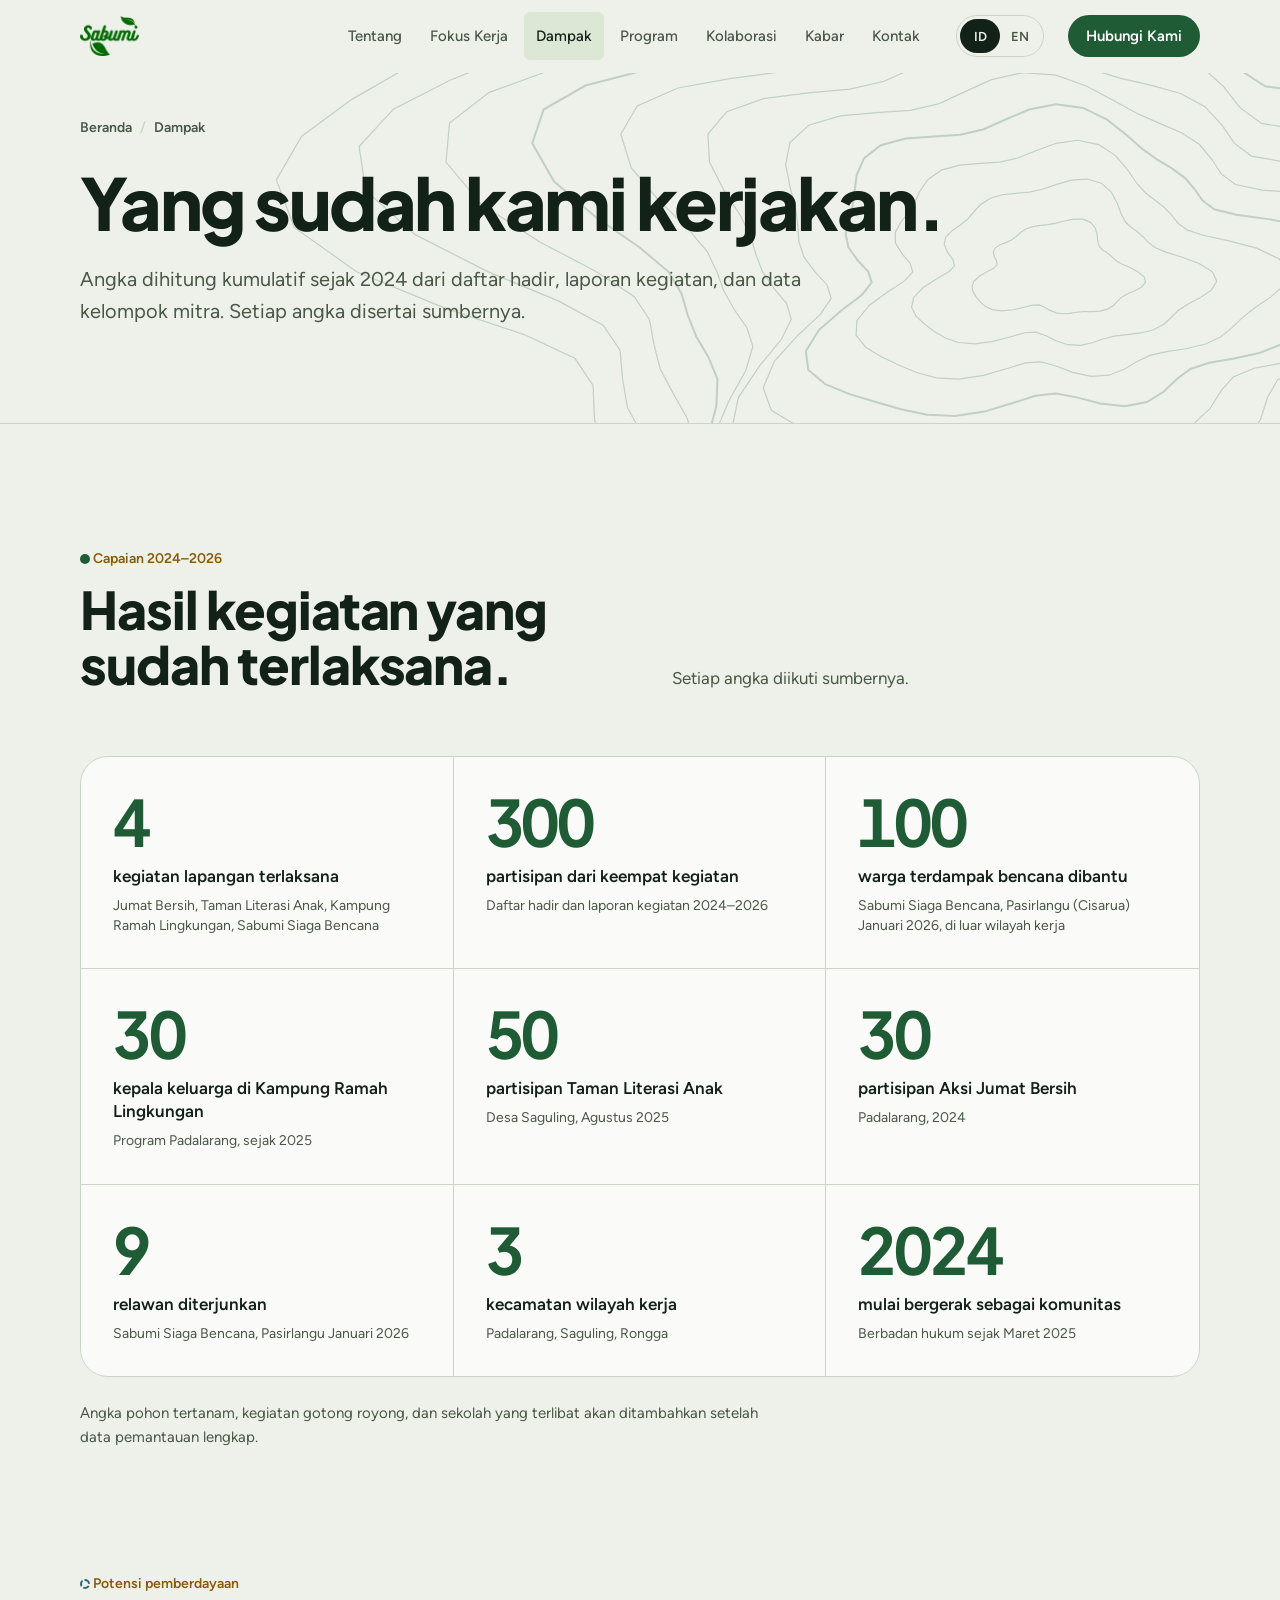
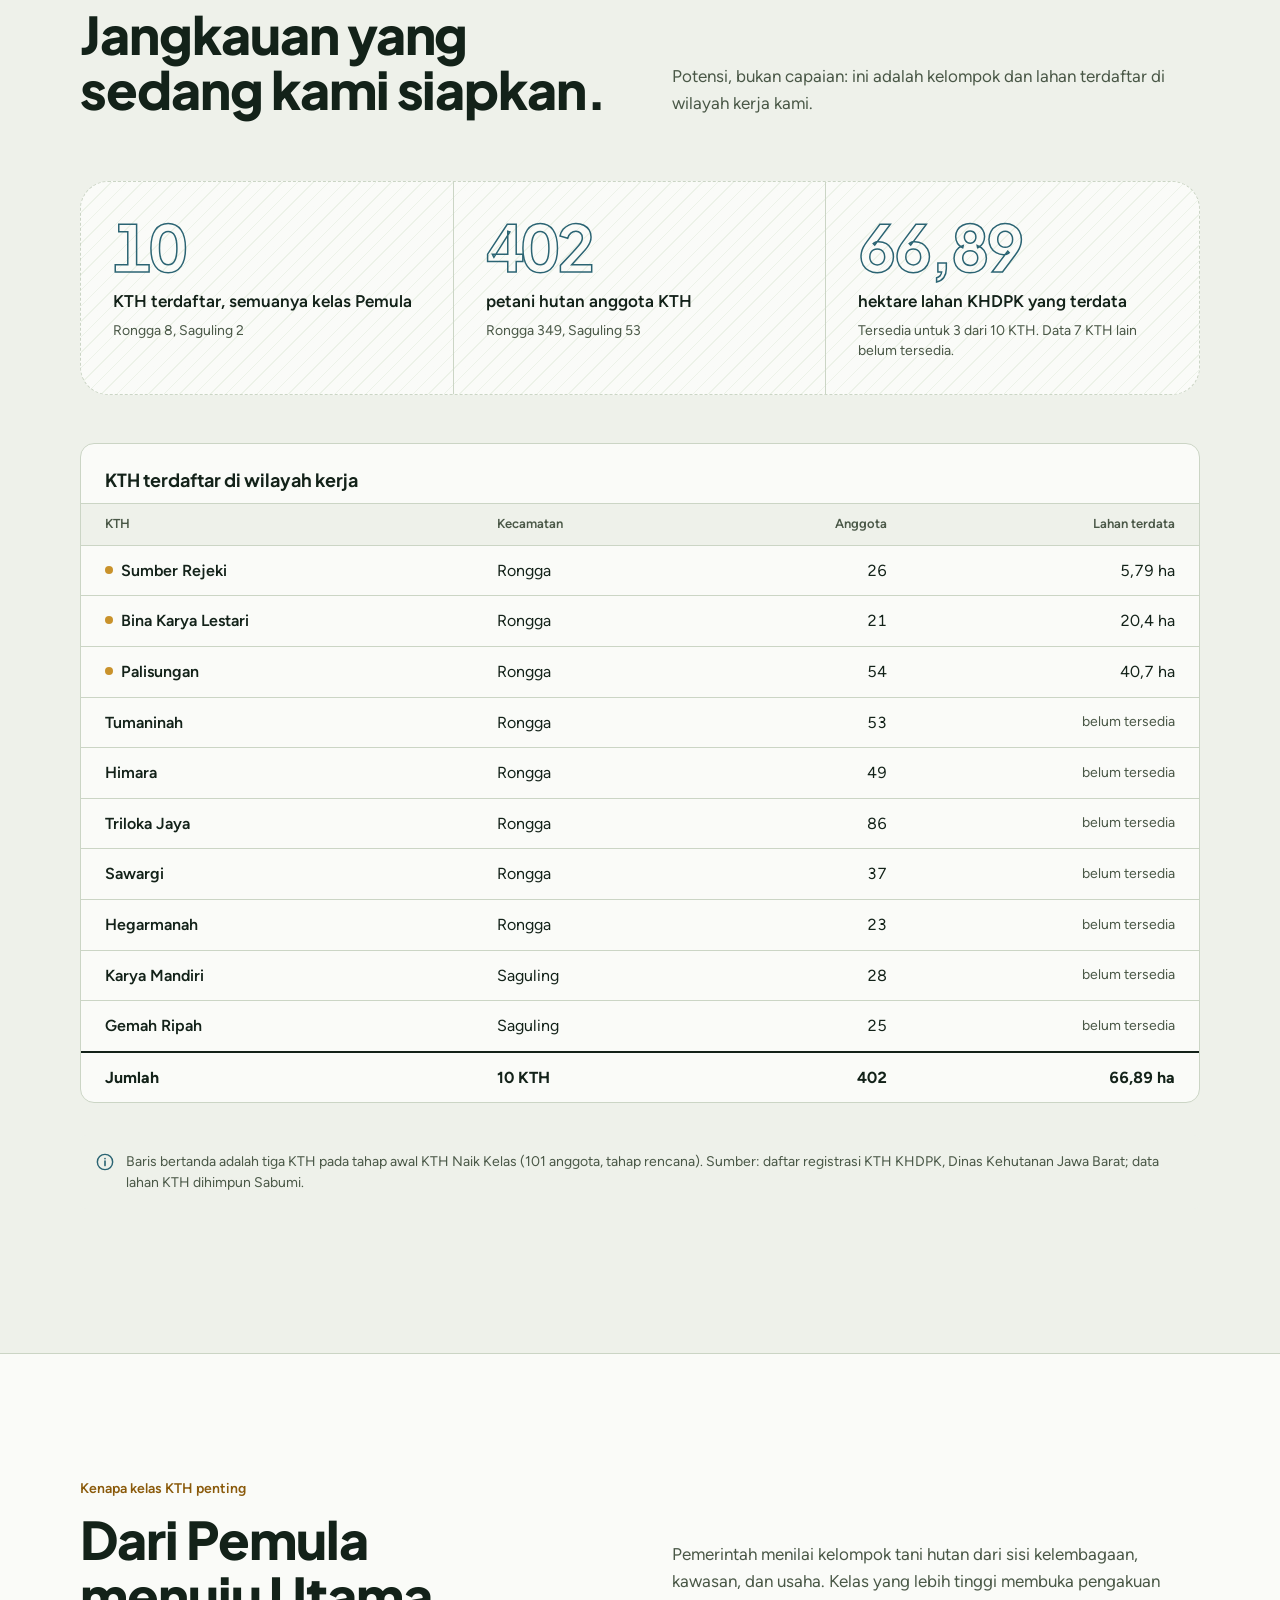
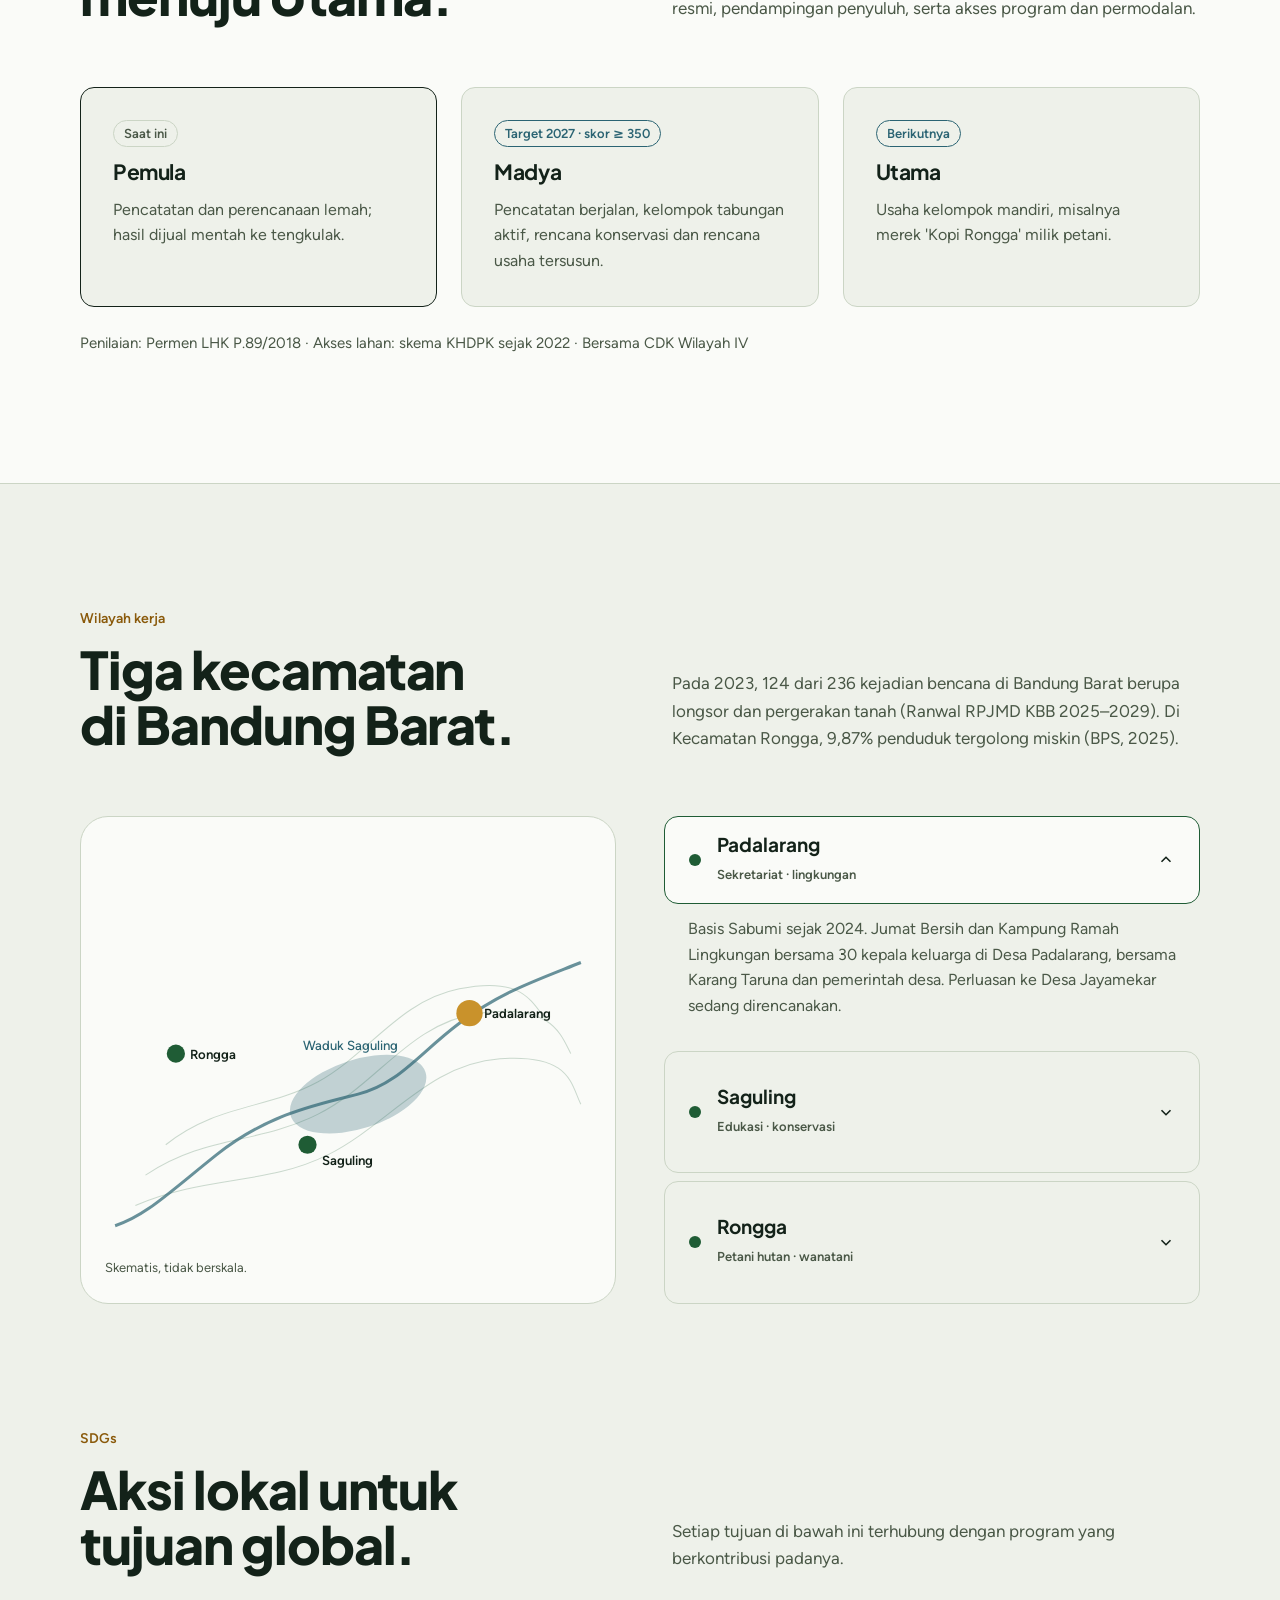
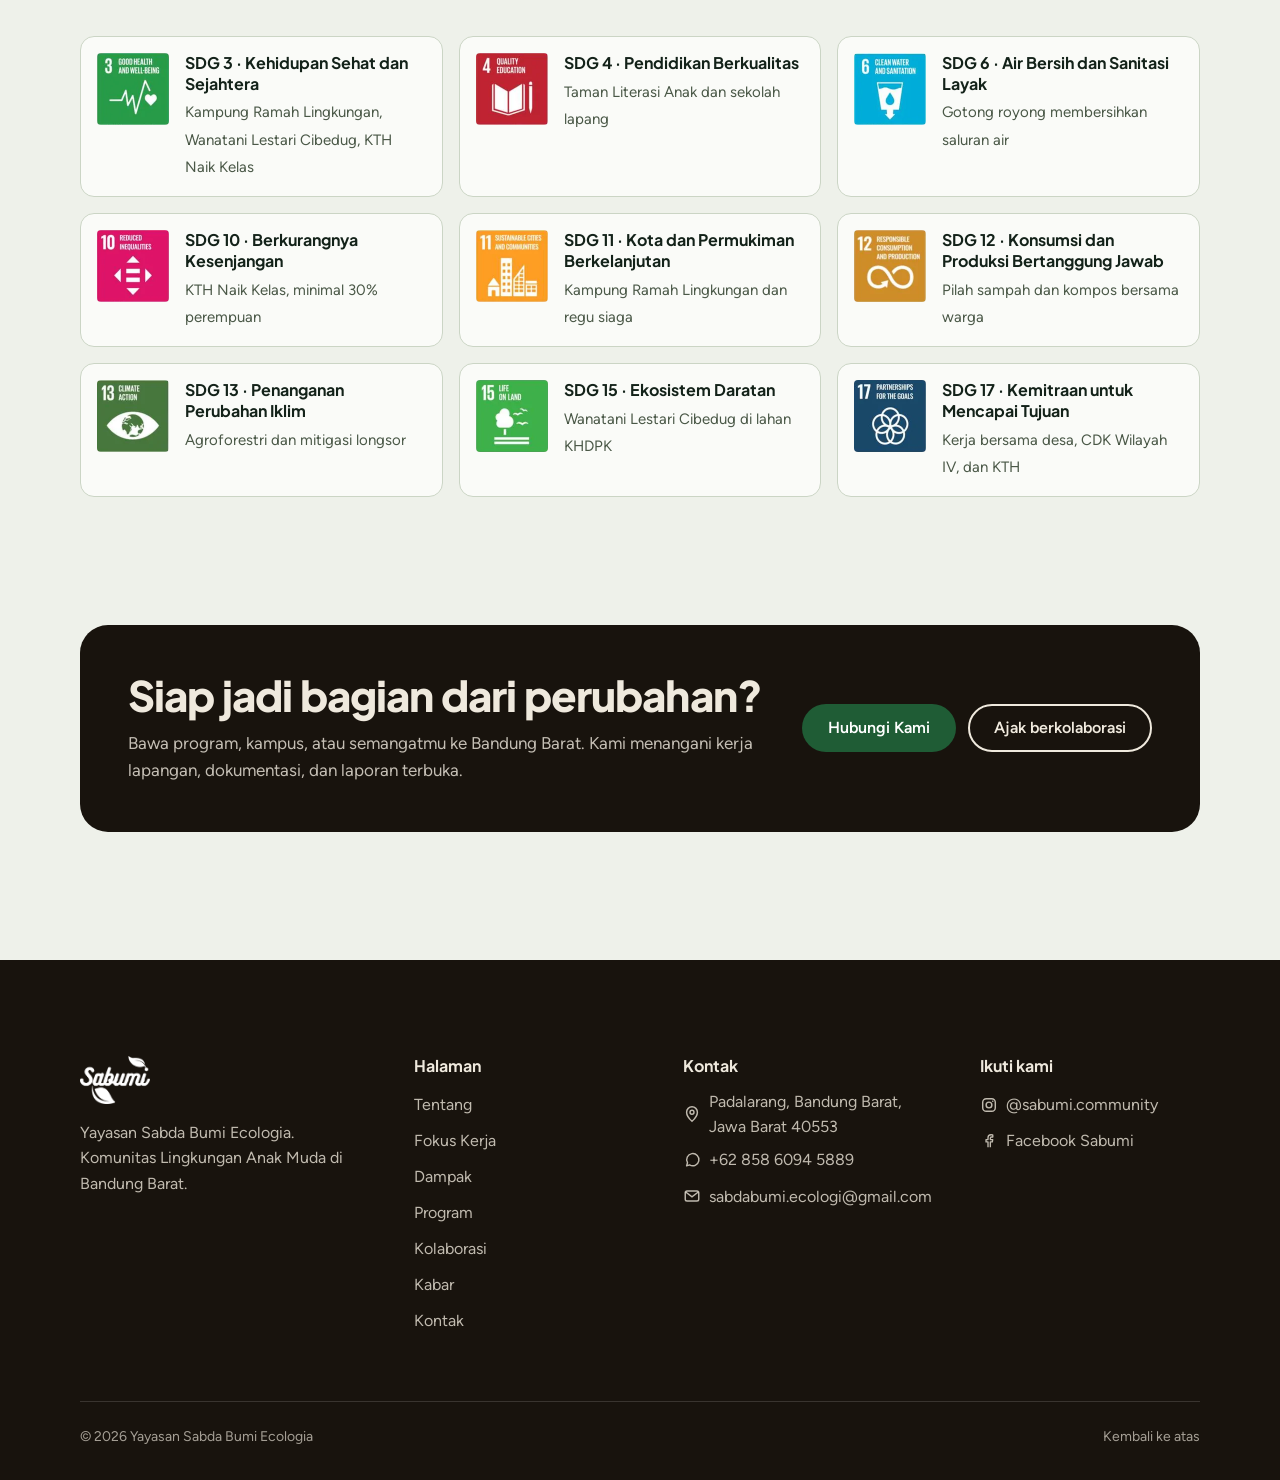
==== commit 525aafaa: "Kabar: tambah Pendampingan Perhutanan Sosial, perbaiki bulan, hapus keterangan foto longsor - Kabar " ====
--- a/dampak/index.html
+++ b/dampak/index.html
@@ -79,11 +79,11 @@
     <div class="stats">
       <div class="stat"><span class="num">4</span><strong data-en="field activities carried out">kegiatan lapangan terlaksana</strong><span class="src" data-en="Jumat Bersih, Children's Literacy Garden, Eco-Friendly Village, Sabumi Siaga Bencana">Jumat Bersih, Taman Literasi Anak, Kampung Ramah Lingkungan, Sabumi Siaga Bencana</span></div>
       <div class="stat"><span class="num">300</span><strong data-en="participants across those four activities">partisipan dari keempat kegiatan</strong><span class="src" data-en="Attendance lists and activity reports, 2024–2026">Daftar hadir dan laporan kegiatan 2024–2026</span></div>
-      <div class="stat"><span class="num">100</span><strong data-en="disaster-affected residents helped">warga terdampak bencana dibantu</strong><span class="src" data-en="Sabumi Siaga Bencana, Pasirlangu (Cisarua) 2026, outside our working area">Sabumi Siaga Bencana, Pasirlangu (Cisarua) 2026, di luar wilayah kerja</span></div>
+      <div class="stat"><span class="num">100</span><strong data-en="disaster-affected residents helped">warga terdampak bencana dibantu</strong><span class="src" data-en="Sabumi Siaga Bencana, Pasirlangu (Cisarua) January 2026, outside our working area">Sabumi Siaga Bencana, Pasirlangu (Cisarua) Januari 2026, di luar wilayah kerja</span></div>
       <div class="stat"><span class="num">30</span><strong data-en="households in the Eco-Friendly Village">kepala keluarga di Kampung Ramah Lingkungan</strong><span class="src" data-en="Padalarang programme, since 2025">Program Padalarang, sejak 2025</span></div>
       <div class="stat"><span class="num">50</span><strong data-en="Children's Literacy Garden participants">partisipan Taman Literasi Anak</strong><span class="src" data-en="Saguling Village, August 2025">Desa Saguling, Agustus 2025</span></div>
       <div class="stat"><span class="num">30</span><strong data-en="Jumat Bersih participants">partisipan Aksi Jumat Bersih</strong><span class="src" data-en="Padalarang, 2024">Padalarang, 2024</span></div>
-      <div class="stat"><span class="num">9</span><strong data-en="volunteers deployed">relawan diterjunkan</strong><span class="src" data-en="Sabumi Siaga Bencana, Pasirlangu 2026">Sabumi Siaga Bencana, Pasirlangu 2026</span></div>
+      <div class="stat"><span class="num">9</span><strong data-en="volunteers deployed">relawan diterjunkan</strong><span class="src" data-en="Sabumi Siaga Bencana, Pasirlangu January 2026">Sabumi Siaga Bencana, Pasirlangu Januari 2026</span></div>
       <div class="stat"><span class="num">3</span><strong data-en="districts in our working area">kecamatan wilayah kerja</strong><span class="src">Padalarang, Saguling, Rongga</span></div>
       <div class="stat"><span class="num">2024</span><strong data-en="started as a community">mulai bergerak sebagai komunitas</strong><span class="src" data-en="Registered as a foundation since March 2025">Berbadan hukum sejak Maret 2025</span></div>
     </div>
@@ -271,7 +271,7 @@
         <ul>
           <li><a href="https://maps.app.goo.gl/4FzKgbnyAAD7nmzS9" target="_blank" rel="noopener"><svg viewBox="0 0 20 20" aria-hidden="true"><path d="M10 18s6-5.2 6-10A6 6 0 0 0 4 8c0 4.8 6 10 6 10Z" fill="none" stroke="currentColor" stroke-width="1.6"/><circle cx="10" cy="8" r="2.2" fill="none" stroke="currentColor" stroke-width="1.6"/></svg><span data-en="Padalarang, West Bandung, West Java 40553">Padalarang, Bandung Barat, Jawa Barat 40553</span></a></li>
           <li><a href="https://wa.me/6285860945889" target="_blank" rel="noopener"><svg viewBox="0 0 20 20" aria-hidden="true"><path d="M4 16.5 5 13a6.8 6.8 0 1 1 2.3 2.4L4 16.5Z" fill="none" stroke="currentColor" stroke-width="1.6" stroke-linejoin="round"/></svg>+62 858 6094 5889</a></li>
-          <li><a href="mailto:sabdabumi.ecologi@gmail.com"><svg viewBox="0 0 20 20" aria-hidden="true"><rect x="2.5" y="4.5" width="15" height="11" rx="2" fill="none" stroke="currentColor" stroke-width="1.6"/><path d="m3 5.5 7 5.5 7-5.5" fill="none" stroke="currentColor" stroke-width="1.6"/></svg>sabdabumi.ecologi@gmail.com</a></li>
+          <li><a href="https://mail.google.com/mail/?view=cm&amp;fs=1&amp;to=sabdabumi.ecologi@gmail.com" target="_blank" rel="noopener"><svg viewBox="0 0 20 20" aria-hidden="true"><rect x="2.5" y="4.5" width="15" height="11" rx="2" fill="none" stroke="currentColor" stroke-width="1.6"/><path d="m3 5.5 7 5.5 7-5.5" fill="none" stroke="currentColor" stroke-width="1.6"/></svg>sabdabumi.ecologi@gmail.com</a></li>
         </ul>
       </div>
       <div>
--- a/css/site.css
+++ b/css/site.css
@@ -165,13 +165,13 @@
 .sec{padding:var(--s10) 0}
 .sec + .sec{padding-top:0}
 .sec.alt{background:var(--kertas);border-block:1px solid var(--garis)}
-.sec.alt + .sec,.band + .sec,.sec + .sec.alt,.sec + .sec.collab{padding-top:var(--s10)}
+.sec.alt + .sec,.sec.collab + .sec,.band + .sec,.sec + .sec.alt,.sec + .sec.collab{padding-top:var(--s10)}
 .sec-head{display:grid;grid-template-columns:minmax(0,1fr) minmax(0,1fr);gap:var(--s6) var(--s8);align-items:end;margin-bottom:var(--s8)}
 .sec-head p{margin:0;color:var(--redup);max-width:52ch}
 .kicker{font:600 14px/1 var(--f-label);color:var(--kopi);margin-bottom:var(--s4);display:block}
 @media (max-width:900px){
   .sec{padding:var(--s9) 0}
-  .sec.alt + .sec,.band + .sec,.sec + .sec.alt,.sec + .sec.collab{padding-top:var(--s9)}
+  .sec.alt + .sec,.sec.collab + .sec,.band + .sec,.sec + .sec.alt,.sec + .sec.collab{padding-top:var(--s9)}
   .sec-head{grid-template-columns:1fr;margin-bottom:var(--s7)}
 }
 
@@ -546,7 +546,7 @@
 @media (max-width:760px){
   body{font-size:16.5px}
   .sec{padding:var(--s8) 0}
-  .sec.alt + .sec,.band + .sec,.sec + .sec.alt,.sec + .sec.collab{padding-top:var(--s8)}
+  .sec.alt + .sec,.sec.collab + .sec,.band + .sec,.sec + .sec.alt,.sec + .sec.collab{padding-top:var(--s8)}
   .sec-head{margin-bottom:var(--s6);gap:var(--s3)}
   h2{font-size:clamp(28px,8vw,36px)}
   .hero h1{font-size:clamp(40px,11.5vw,52px)}
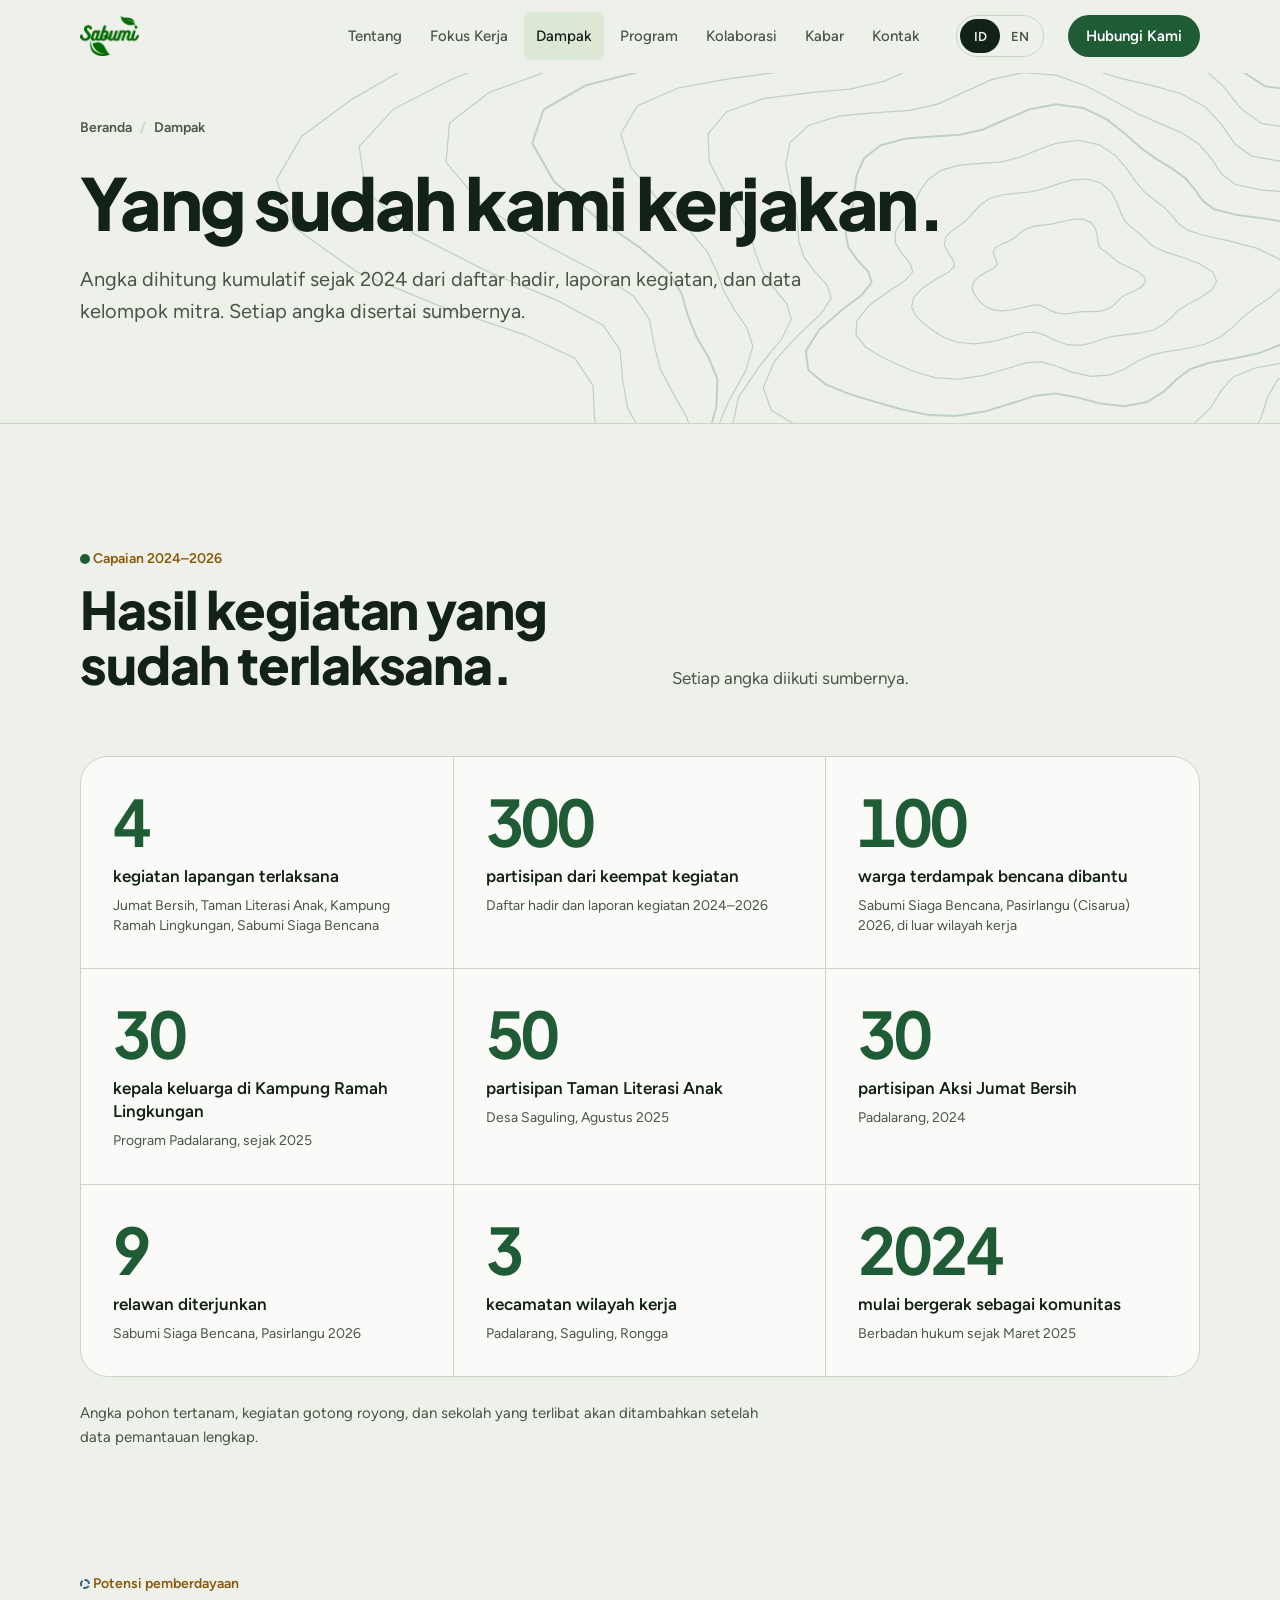
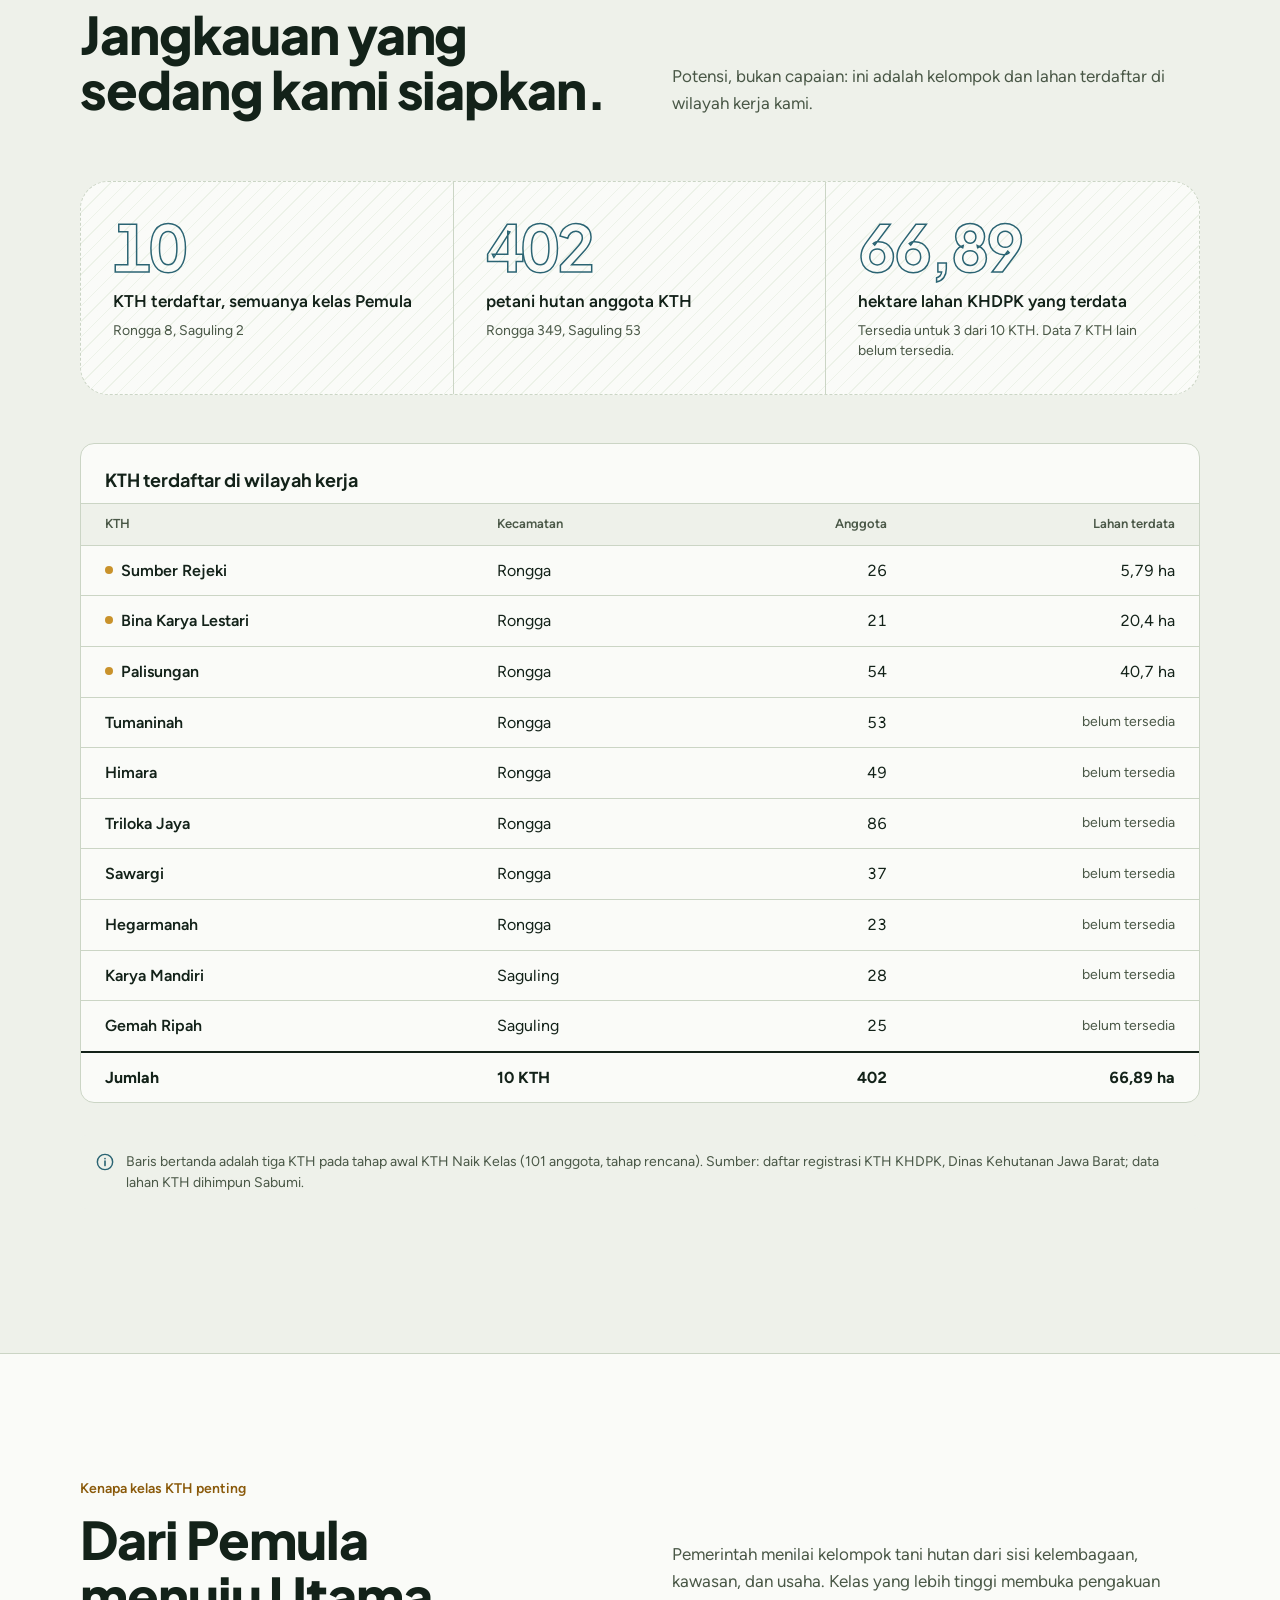
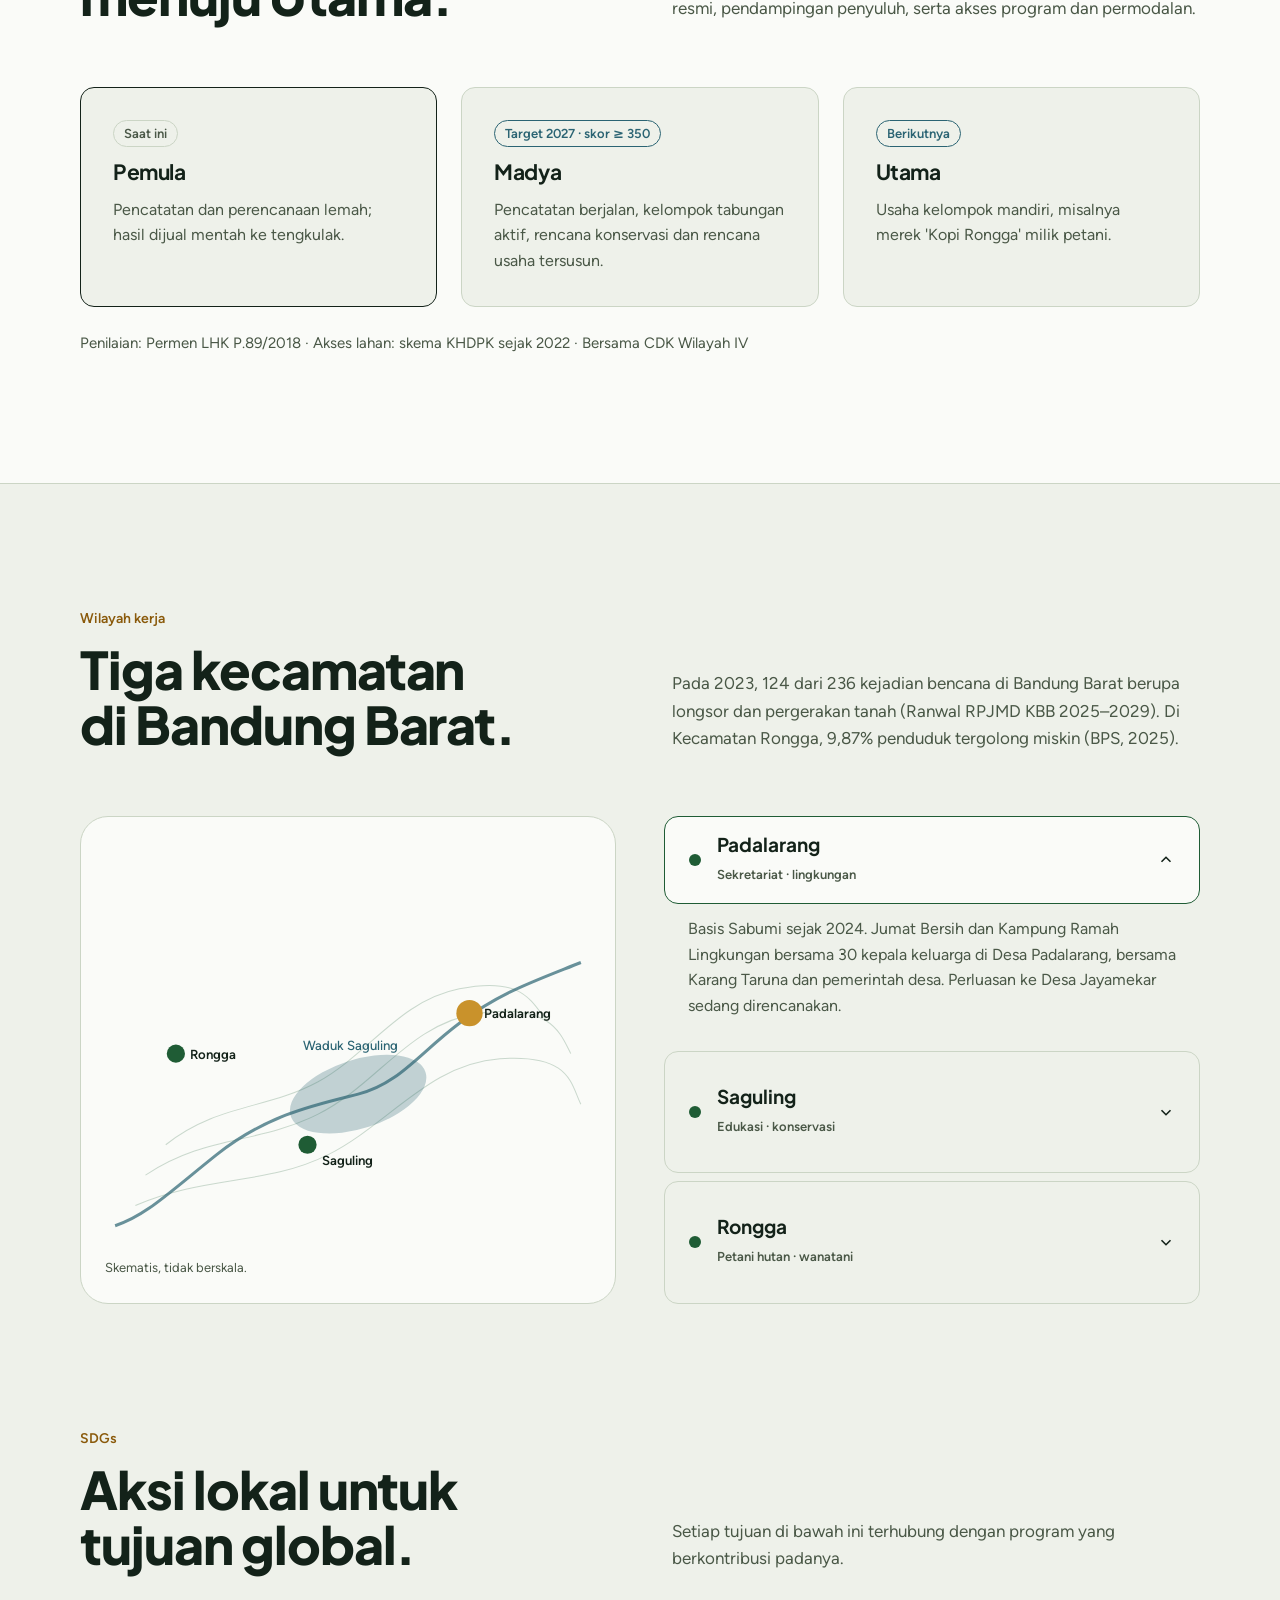
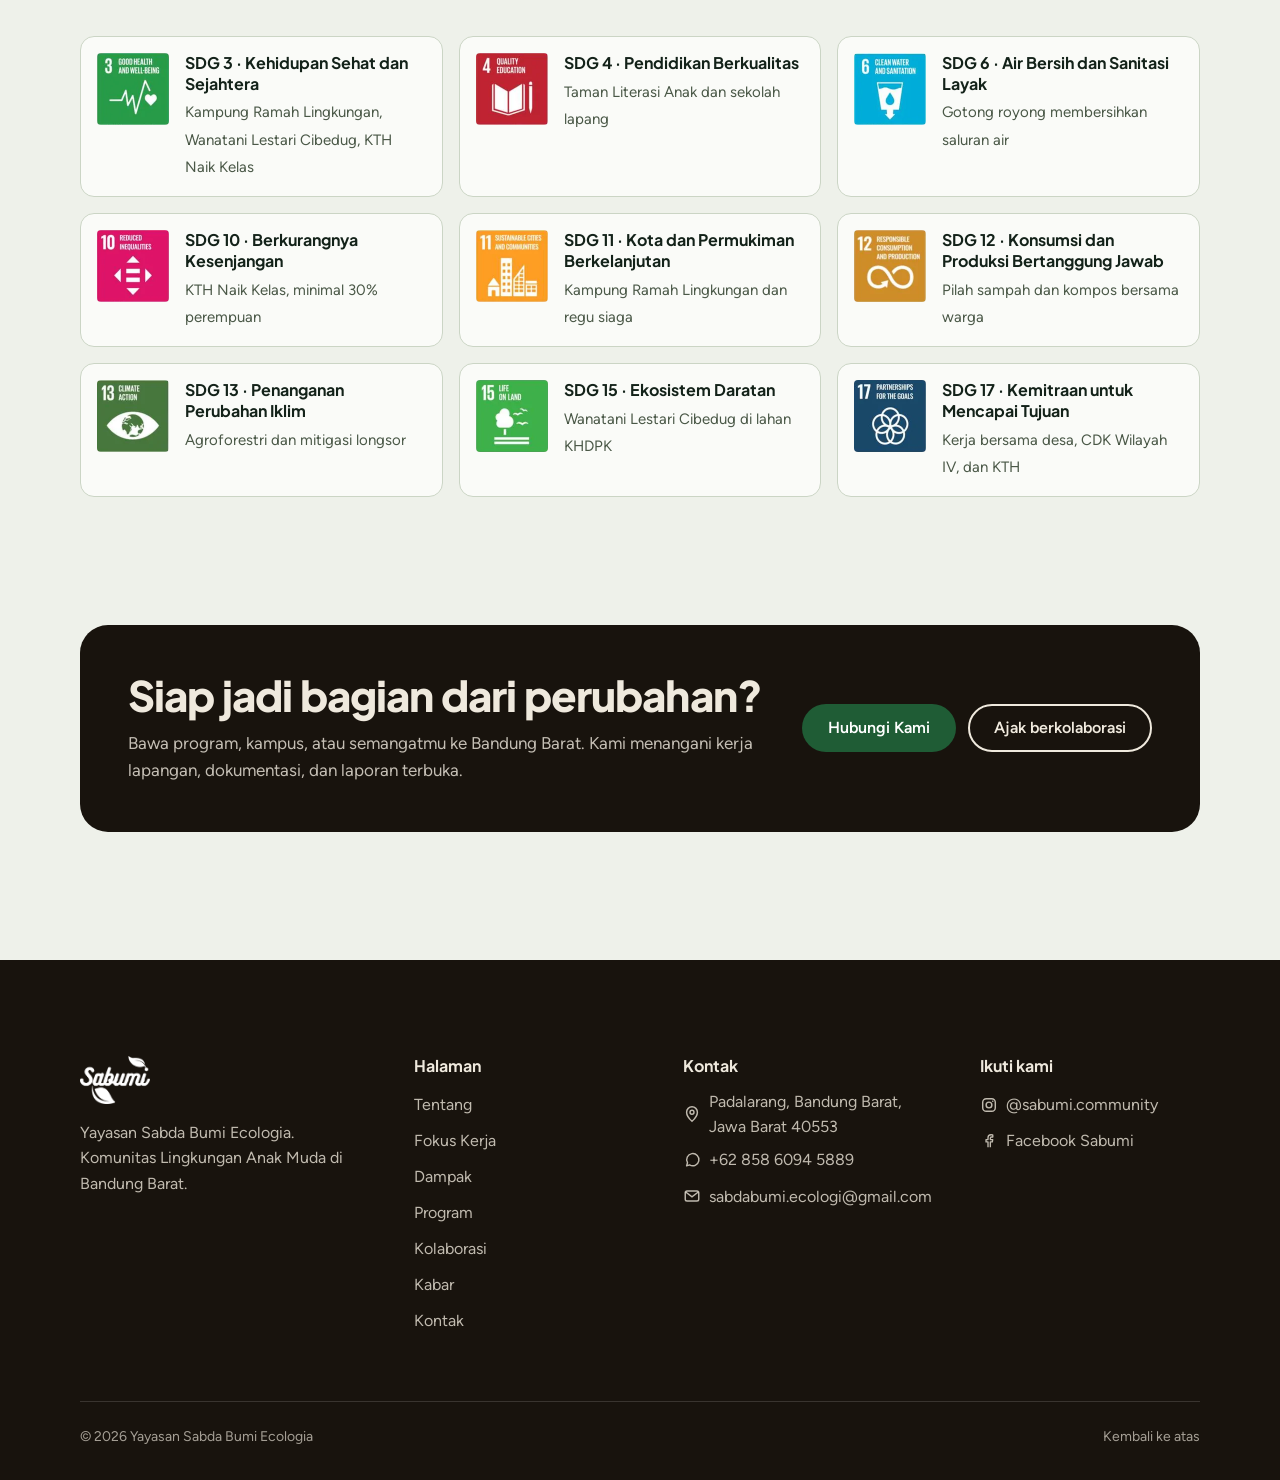
==== commit fd4b741a: "Merge pull request #12 from sabdabumi/perbaikan/jarak-mitra Jarak: bagian Mitra tidak lagi menempel " ====
--- a/dampak/index.html
+++ b/dampak/index.html
@@ -25,7 +25,7 @@
 <link rel="apple-touch-icon" href="/img/apple-touch-icon.png">
 <link rel="preload" href="/fonts/plus-jakarta-sans-latin-800-normal.woff2" as="font" type="font/woff2" crossorigin>
 <link rel="preload" href="/fonts/figtree-latin-400-normal.woff2" as="font" type="font/woff2" crossorigin>
-<link rel="stylesheet" href="/css/site.css?v=20261023a">
+<link rel="stylesheet" href="/css/site.css?v=20261026a">
 <script type="application/ld+json">{"@context": "https://schema.org", "@graph": [{"@type": "NGO", "@id": "https://sabumi.site/#org", "name": "Sabumi", "legalName": "Yayasan Sabda Bumi Ecologia", "alternateName": ["Sabumi Ecologi", "Sabumi Bandung Barat", "Sabda Bumi Ecologia Foundation", "Sabumi Community"], "url": "https://sabumi.site/", "logo": "https://sabumi.site/img/logo-sabumi.png", "image": "https://sabumi.site/img/og-sabumi.jpg", "slogan": "Bumi butuh aksi, bukan sekadar opini.", "description": "Komunitas Lingkungan Anak Muda di Kabupaten Bandung Barat: aksi lingkungan, konservasi, dan pemberdayaan masyarakat.", "foundingDate": "2025-03-05", "email": "sabdabumi.ecologi@gmail.com", "telephone": "+62-858-6094-5889", "address": {"@type": "PostalAddress", "addressLocality": "Padalarang", "addressRegion": "Jawa Barat", "postalCode": "40553", "addressCountry": "ID"}, "areaServed": [{"@type": "AdministrativeArea", "name": "Kabupaten Bandung Barat"}], "knowsAbout": ["gotong royong", "Kampung Ramah Lingkungan", "konservasi lahan", "perhutanan sosial", "kelompok tani hutan", "mitigasi longsor"], "sameAs": ["https://www.instagram.com/sabumi.community/", "https://www.facebook.com/profile.php?id=61565987980985"]}, {"@type": "WebSite", "@id": "https://sabumi.site/#website", "url": "https://sabumi.site/", "name": "Sabumi", "alternateName": "Sabumi Bandung Barat", "inLanguage": "id-ID", "publisher": {"@id": "https://sabumi.site/#org"}}, {"@type": "WebPage", "@id": "https://sabumi.site/dampak/#webpage", "url": "https://sabumi.site/dampak/", "name": "Dampak Sabumi · Capaian Aksi Lingkungan di Bandung Barat", "description": "Capaian Sabumi 2024–2026: 4 kegiatan lapangan, 300 partisipan, 100 warga terdampak bencana dibantu, dan potensi 402 petani hutan di Rongga dan Saguling.", "inLanguage": "id-ID", "isPartOf": {"@id": "https://sabumi.site/#website"}, "about": {"@id": "https://sabumi.site/#org"}, "primaryImageOfPage": "https://sabumi.site/img/og-sabumi.jpg"}, {"@type": "BreadcrumbList", "itemListElement": [{"@type": "ListItem", "position": 1, "name": "Beranda", "item": "https://sabumi.site/"}, {"@type": "ListItem", "position": 2, "name": "Dampak", "item": "https://sabumi.site/dampak/"}]}]}</script>
 </head>
 <body>
@@ -79,11 +79,11 @@
     <div class="stats">
       <div class="stat"><span class="num">4</span><strong data-en="field activities carried out">kegiatan lapangan terlaksana</strong><span class="src" data-en="Jumat Bersih, Children's Literacy Garden, Eco-Friendly Village, Sabumi Siaga Bencana">Jumat Bersih, Taman Literasi Anak, Kampung Ramah Lingkungan, Sabumi Siaga Bencana</span></div>
       <div class="stat"><span class="num">300</span><strong data-en="participants across those four activities">partisipan dari keempat kegiatan</strong><span class="src" data-en="Attendance lists and activity reports, 2024–2026">Daftar hadir dan laporan kegiatan 2024–2026</span></div>
-      <div class="stat"><span class="num">100</span><strong data-en="disaster-affected residents helped">warga terdampak bencana dibantu</strong><span class="src" data-en="Sabumi Siaga Bencana, Pasirlangu (Cisarua) January 2026, outside our working area">Sabumi Siaga Bencana, Pasirlangu (Cisarua) Januari 2026, di luar wilayah kerja</span></div>
+      <div class="stat"><span class="num">100</span><strong data-en="disaster-affected residents helped">warga terdampak bencana dibantu</strong><span class="src" data-en="Sabumi Siaga Bencana, Pasirlangu (Cisarua) 2026, outside our working area">Sabumi Siaga Bencana, Pasirlangu (Cisarua) 2026, di luar wilayah kerja</span></div>
       <div class="stat"><span class="num">30</span><strong data-en="households in the Eco-Friendly Village">kepala keluarga di Kampung Ramah Lingkungan</strong><span class="src" data-en="Padalarang programme, since 2025">Program Padalarang, sejak 2025</span></div>
       <div class="stat"><span class="num">50</span><strong data-en="Children's Literacy Garden participants">partisipan Taman Literasi Anak</strong><span class="src" data-en="Saguling Village, August 2025">Desa Saguling, Agustus 2025</span></div>
       <div class="stat"><span class="num">30</span><strong data-en="Jumat Bersih participants">partisipan Aksi Jumat Bersih</strong><span class="src" data-en="Padalarang, 2024">Padalarang, 2024</span></div>
-      <div class="stat"><span class="num">9</span><strong data-en="volunteers deployed">relawan diterjunkan</strong><span class="src" data-en="Sabumi Siaga Bencana, Pasirlangu January 2026">Sabumi Siaga Bencana, Pasirlangu Januari 2026</span></div>
+      <div class="stat"><span class="num">9</span><strong data-en="volunteers deployed">relawan diterjunkan</strong><span class="src" data-en="Sabumi Siaga Bencana, Pasirlangu 2026">Sabumi Siaga Bencana, Pasirlangu 2026</span></div>
       <div class="stat"><span class="num">3</span><strong data-en="districts in our working area">kecamatan wilayah kerja</strong><span class="src">Padalarang, Saguling, Rongga</span></div>
       <div class="stat"><span class="num">2024</span><strong data-en="started as a community">mulai bergerak sebagai komunitas</strong><span class="src" data-en="Registered as a foundation since March 2025">Berbadan hukum sejak Maret 2025</span></div>
     </div>
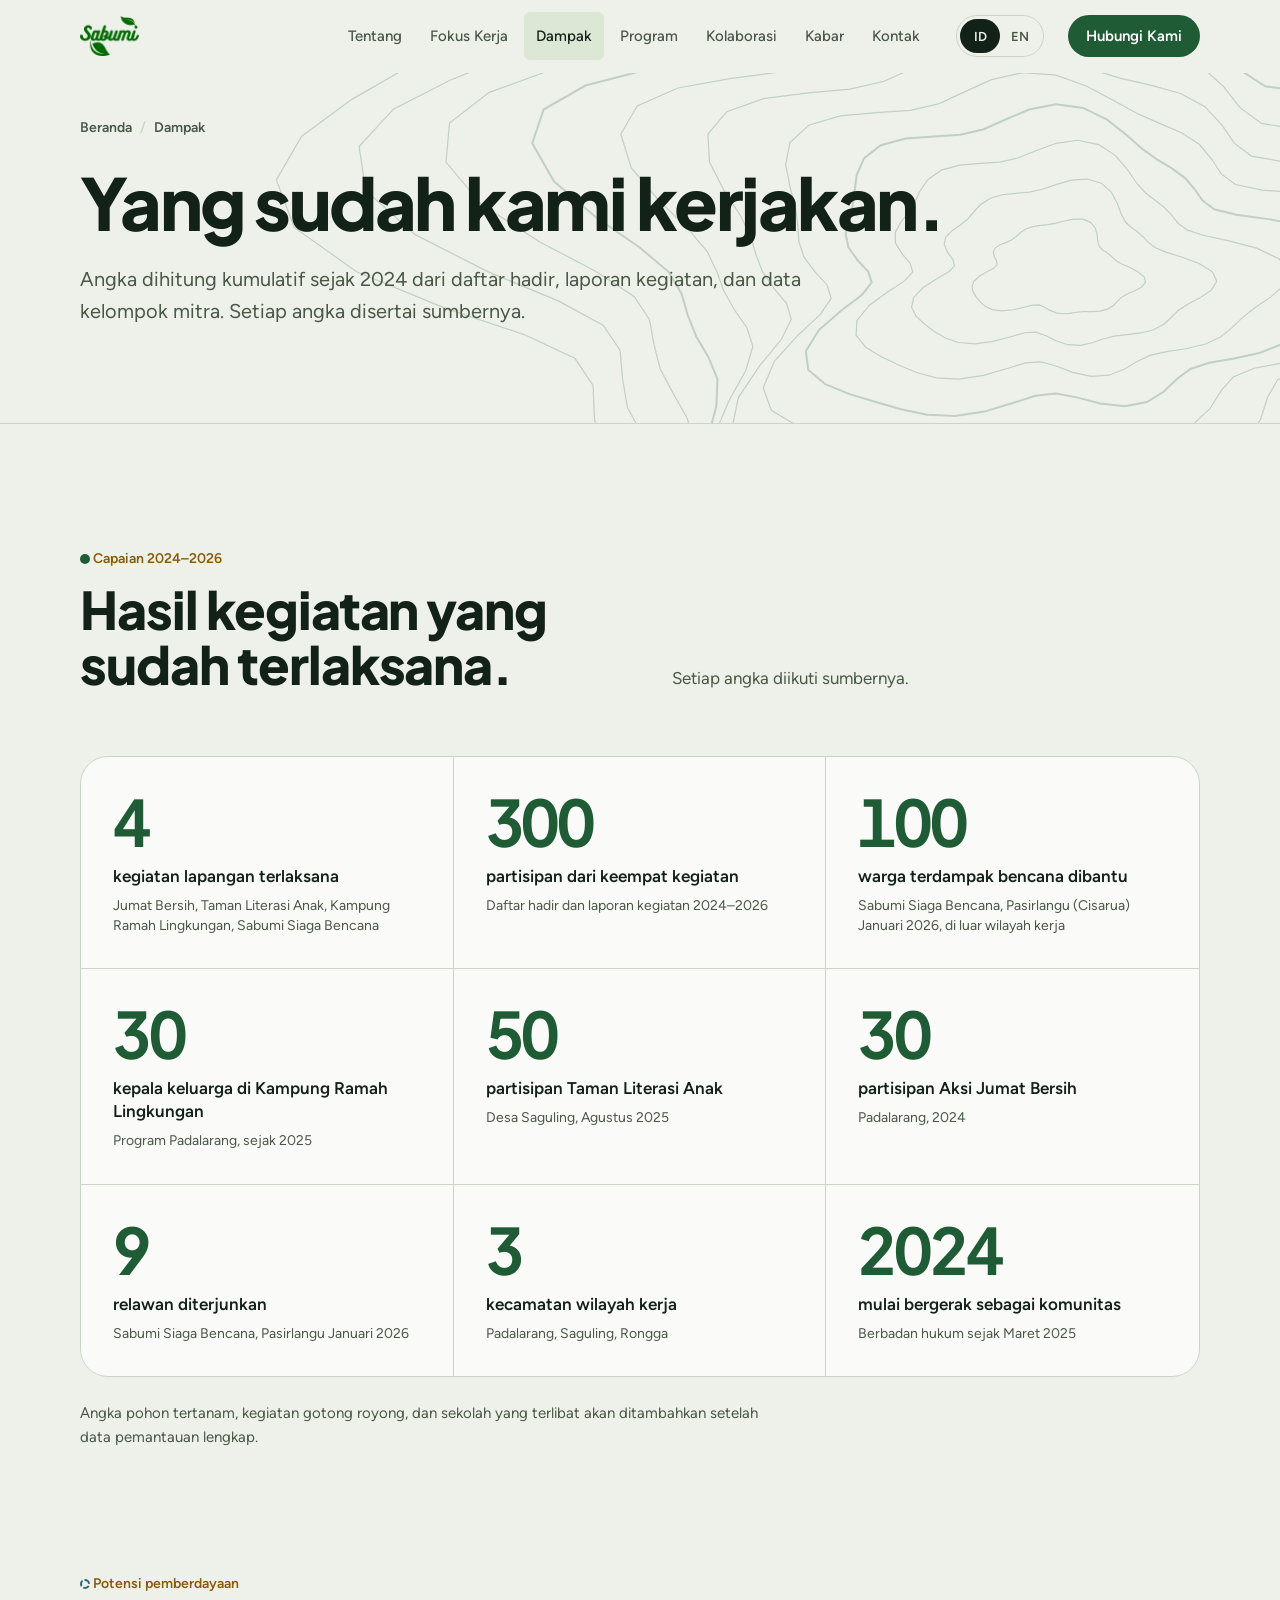
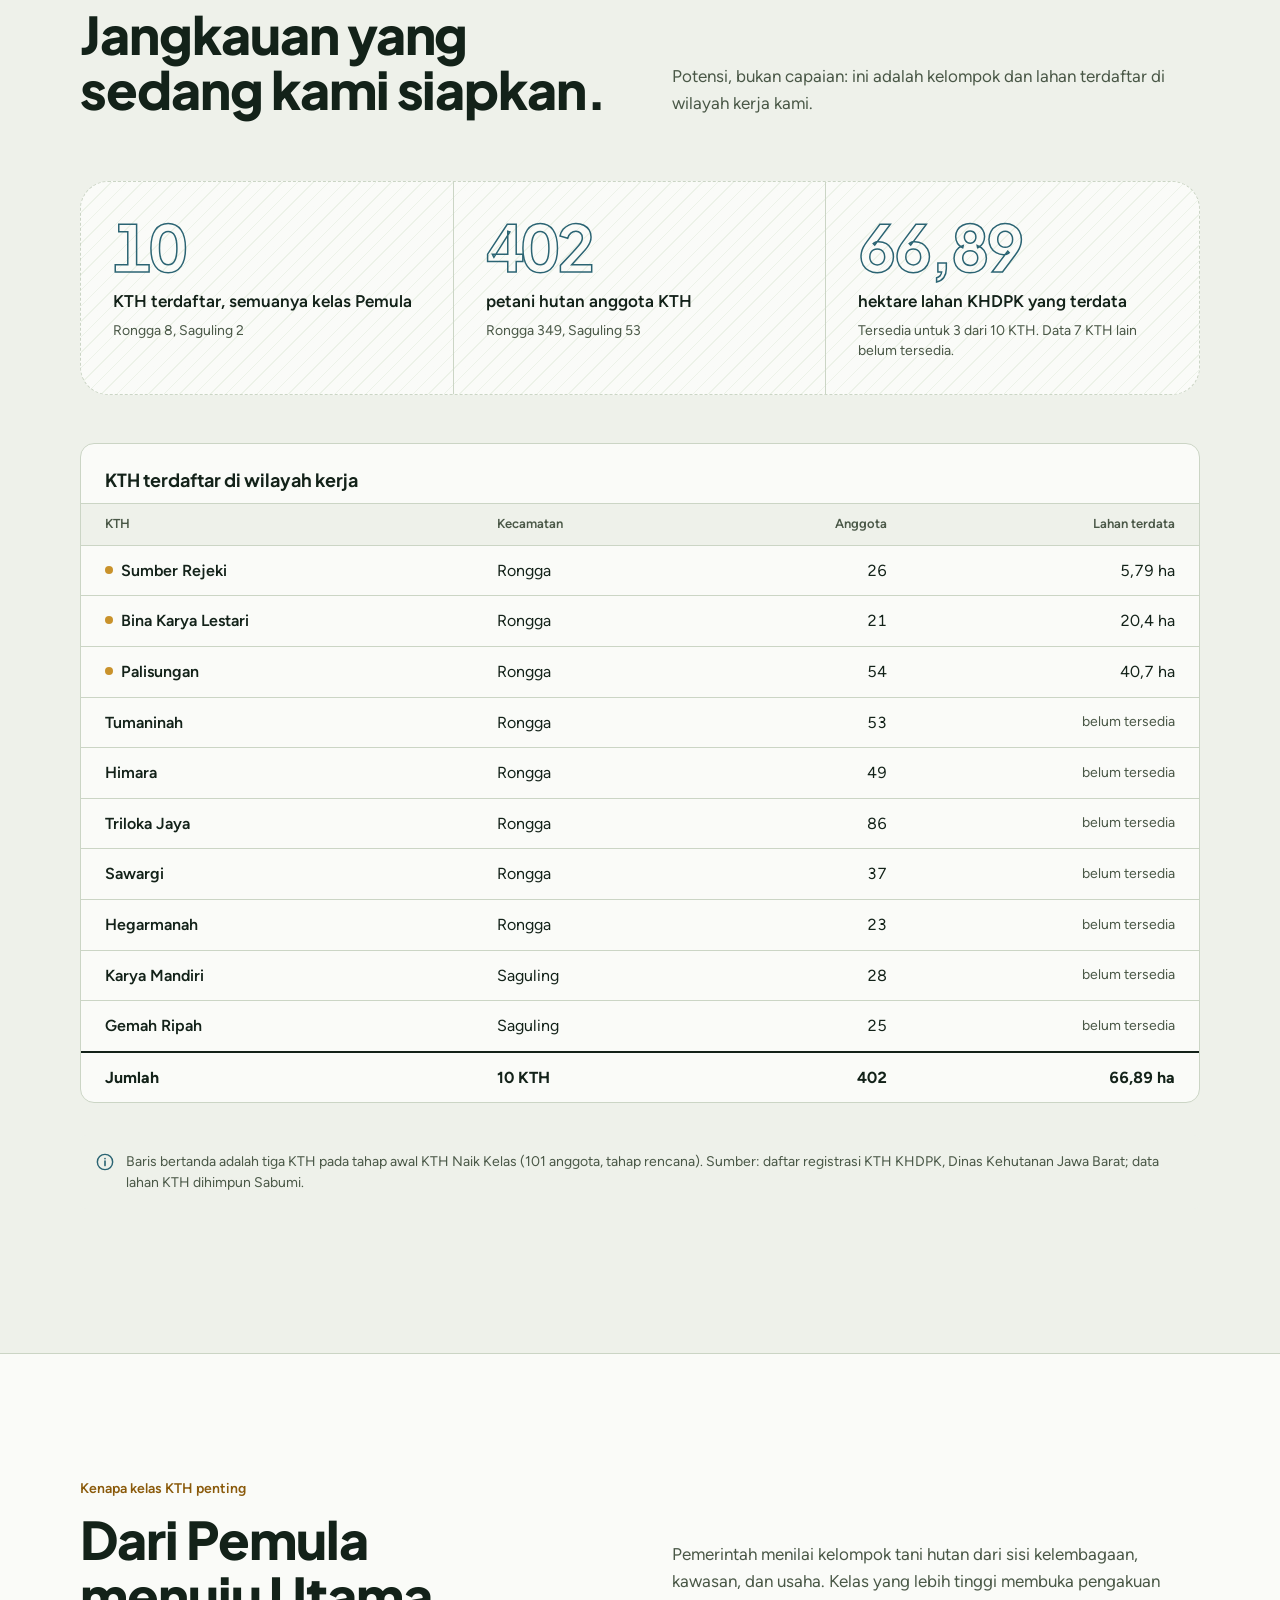
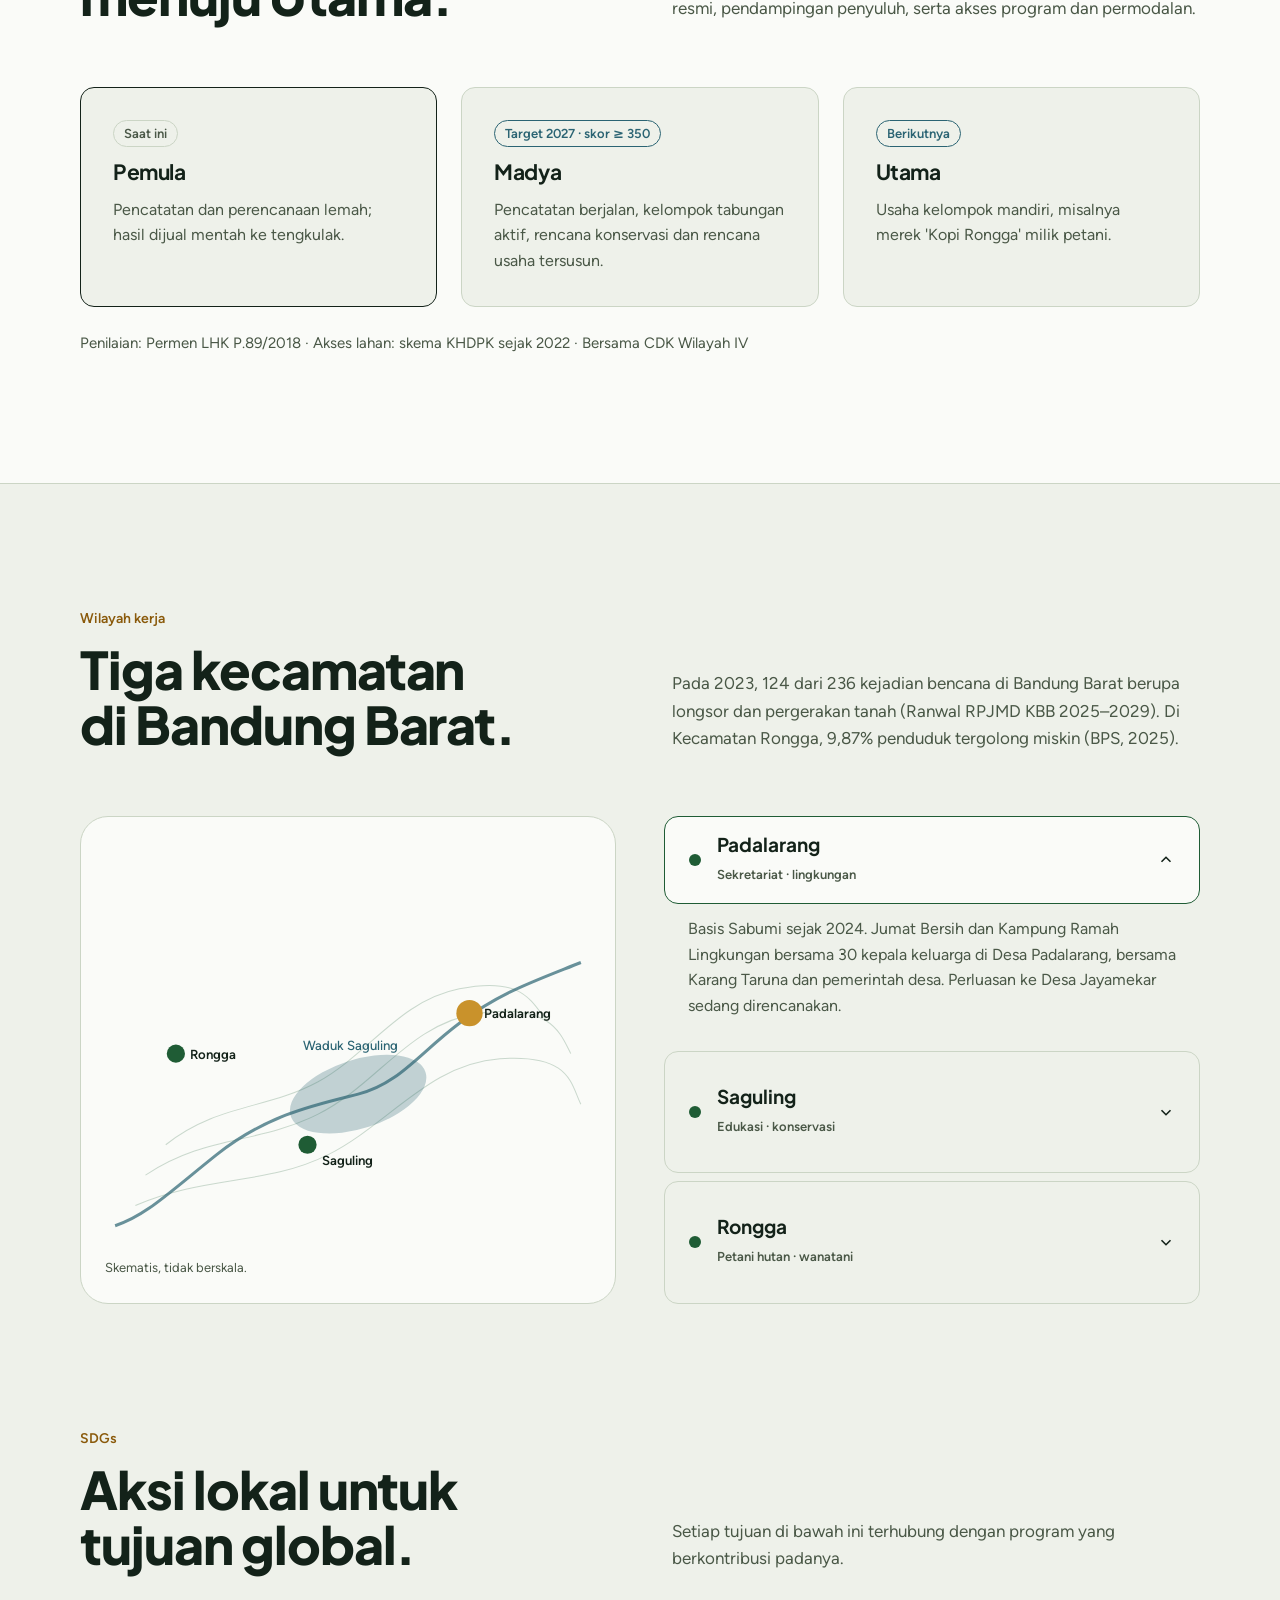
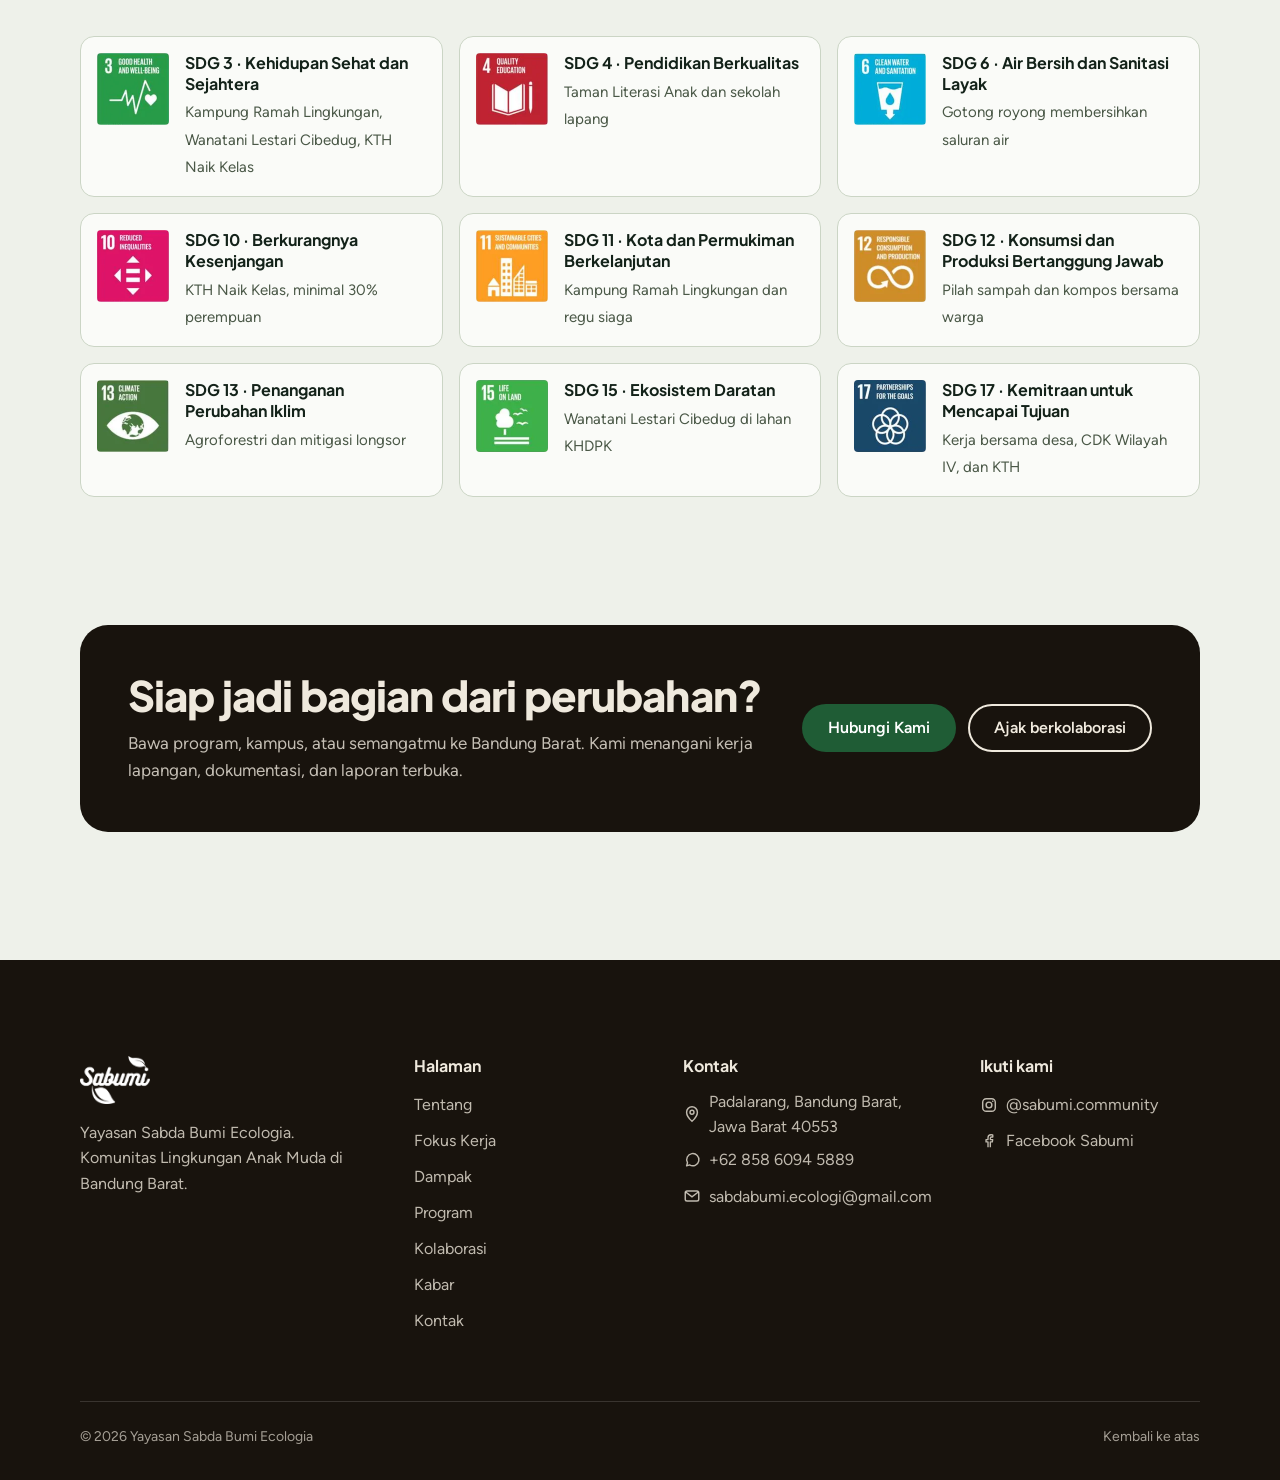
==== commit 27f4b8da: "Merge pull request #13 from sabdabumi/perbaikan/kabar-pendampingan-ps Kabar: tambah Pendampingan Per" ====
--- a/dampak/index.html
+++ b/dampak/index.html
@@ -79,11 +79,11 @@
     <div class="stats">
       <div class="stat"><span class="num">4</span><strong data-en="field activities carried out">kegiatan lapangan terlaksana</strong><span class="src" data-en="Jumat Bersih, Children's Literacy Garden, Eco-Friendly Village, Sabumi Siaga Bencana">Jumat Bersih, Taman Literasi Anak, Kampung Ramah Lingkungan, Sabumi Siaga Bencana</span></div>
       <div class="stat"><span class="num">300</span><strong data-en="participants across those four activities">partisipan dari keempat kegiatan</strong><span class="src" data-en="Attendance lists and activity reports, 2024–2026">Daftar hadir dan laporan kegiatan 2024–2026</span></div>
-      <div class="stat"><span class="num">100</span><strong data-en="disaster-affected residents helped">warga terdampak bencana dibantu</strong><span class="src" data-en="Sabumi Siaga Bencana, Pasirlangu (Cisarua) 2026, outside our working area">Sabumi Siaga Bencana, Pasirlangu (Cisarua) 2026, di luar wilayah kerja</span></div>
+      <div class="stat"><span class="num">100</span><strong data-en="disaster-affected residents helped">warga terdampak bencana dibantu</strong><span class="src" data-en="Sabumi Siaga Bencana, Pasirlangu (Cisarua) January 2026, outside our working area">Sabumi Siaga Bencana, Pasirlangu (Cisarua) Januari 2026, di luar wilayah kerja</span></div>
       <div class="stat"><span class="num">30</span><strong data-en="households in the Eco-Friendly Village">kepala keluarga di Kampung Ramah Lingkungan</strong><span class="src" data-en="Padalarang programme, since 2025">Program Padalarang, sejak 2025</span></div>
       <div class="stat"><span class="num">50</span><strong data-en="Children's Literacy Garden participants">partisipan Taman Literasi Anak</strong><span class="src" data-en="Saguling Village, August 2025">Desa Saguling, Agustus 2025</span></div>
       <div class="stat"><span class="num">30</span><strong data-en="Jumat Bersih participants">partisipan Aksi Jumat Bersih</strong><span class="src" data-en="Padalarang, 2024">Padalarang, 2024</span></div>
-      <div class="stat"><span class="num">9</span><strong data-en="volunteers deployed">relawan diterjunkan</strong><span class="src" data-en="Sabumi Siaga Bencana, Pasirlangu 2026">Sabumi Siaga Bencana, Pasirlangu 2026</span></div>
+      <div class="stat"><span class="num">9</span><strong data-en="volunteers deployed">relawan diterjunkan</strong><span class="src" data-en="Sabumi Siaga Bencana, Pasirlangu January 2026">Sabumi Siaga Bencana, Pasirlangu Januari 2026</span></div>
       <div class="stat"><span class="num">3</span><strong data-en="districts in our working area">kecamatan wilayah kerja</strong><span class="src">Padalarang, Saguling, Rongga</span></div>
       <div class="stat"><span class="num">2024</span><strong data-en="started as a community">mulai bergerak sebagai komunitas</strong><span class="src" data-en="Registered as a foundation since March 2025">Berbadan hukum sejak Maret 2025</span></div>
     </div>
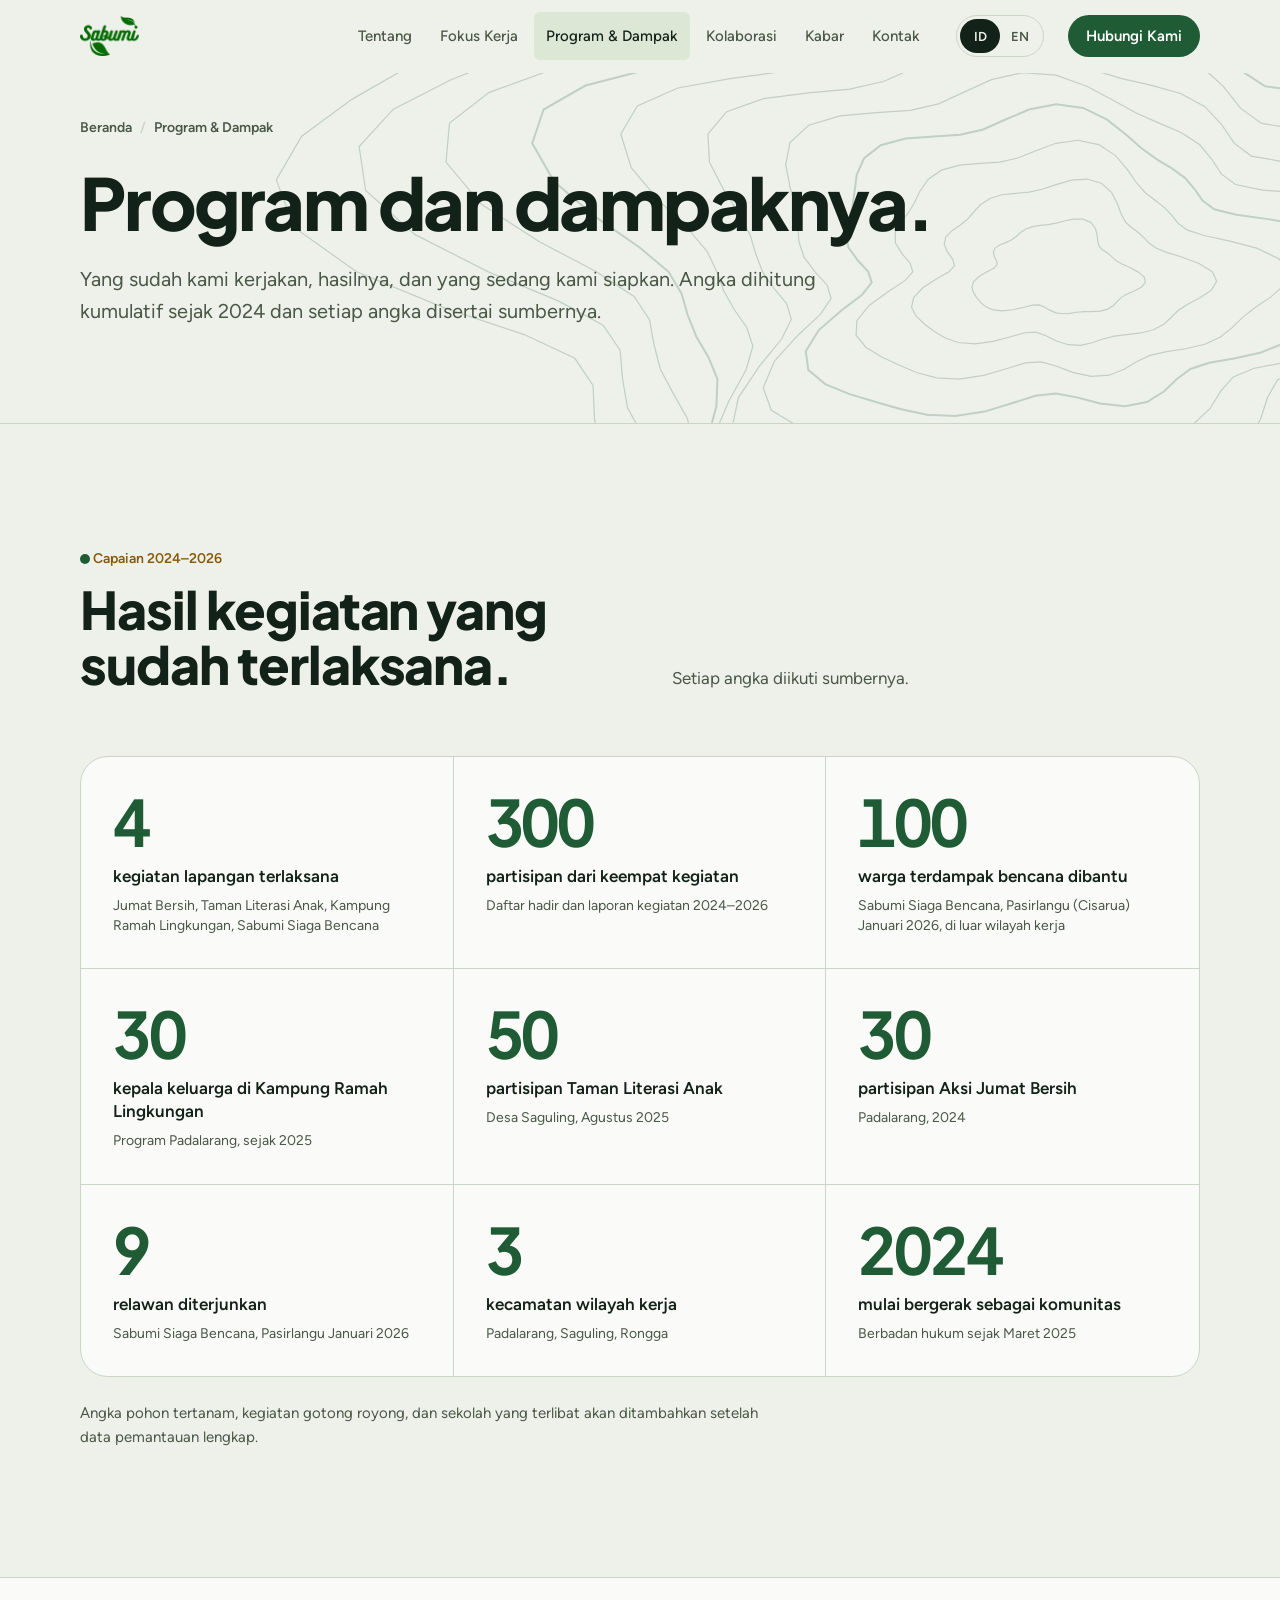
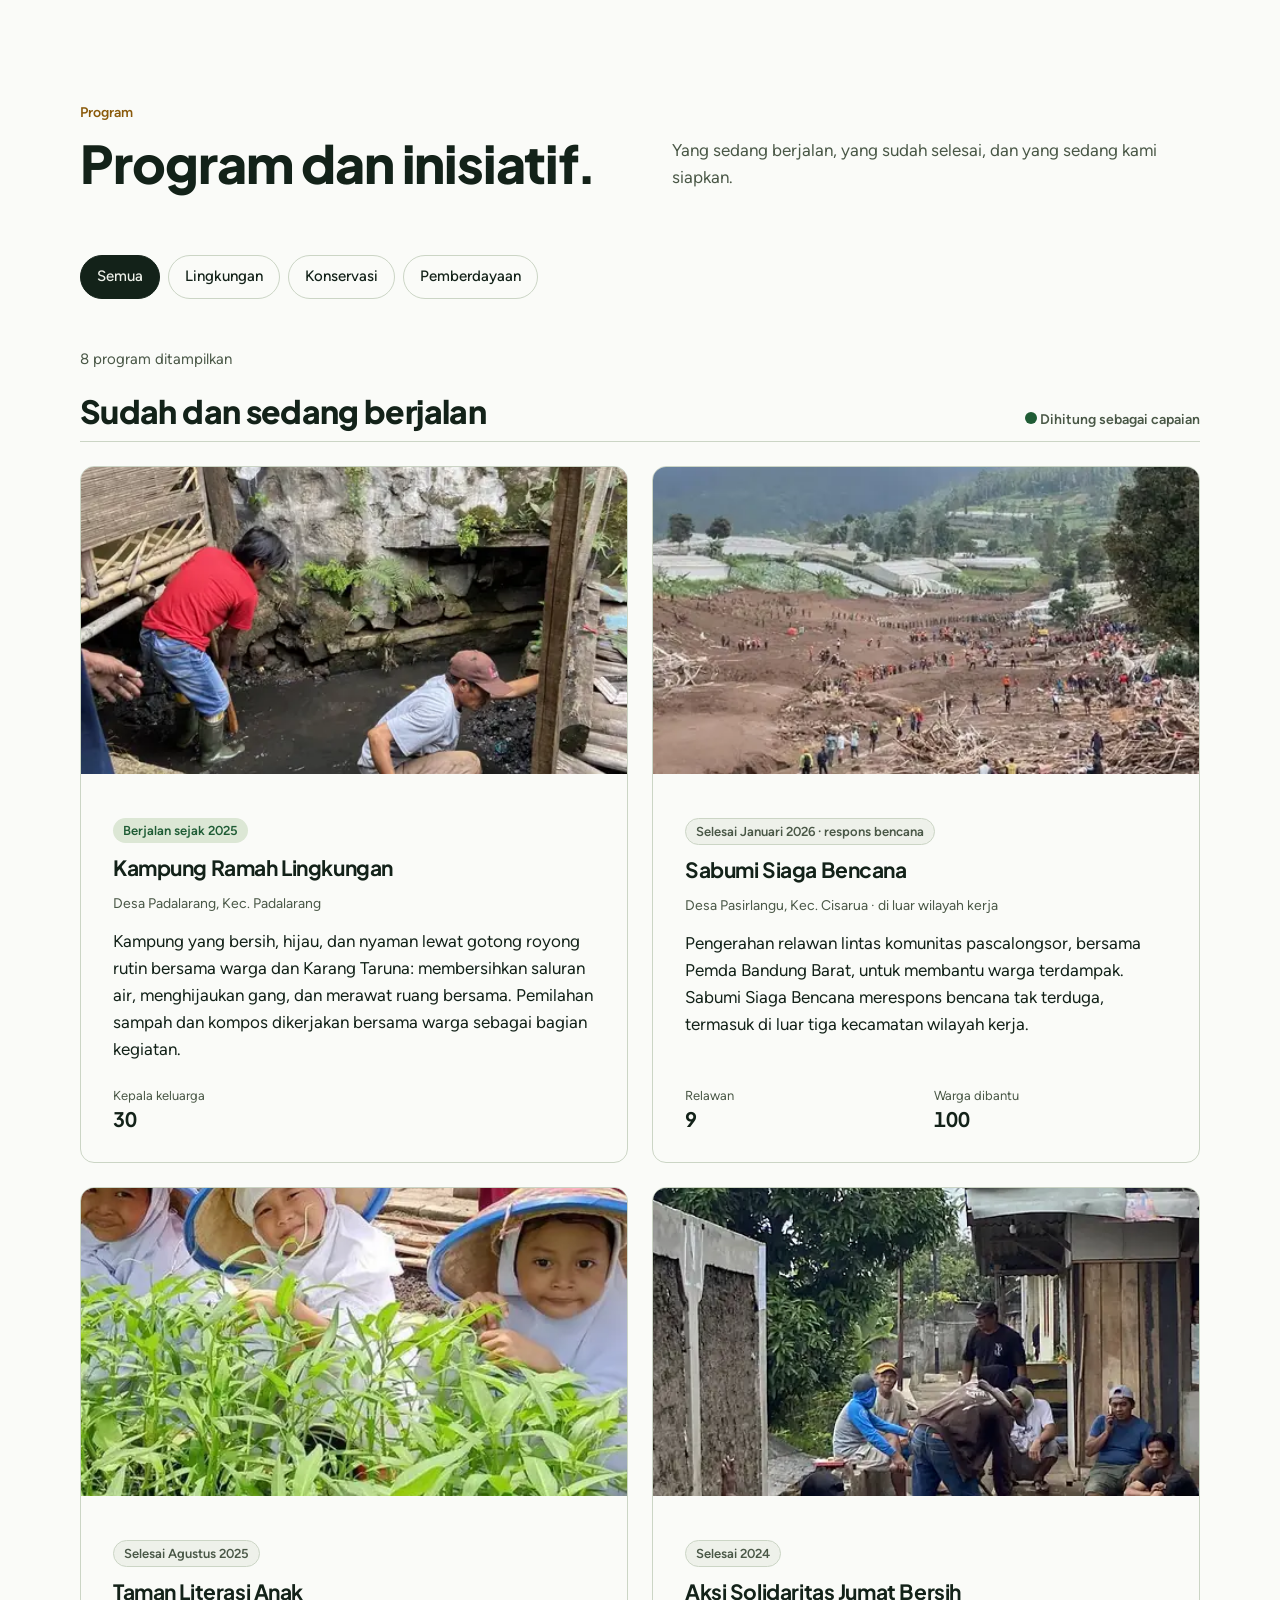
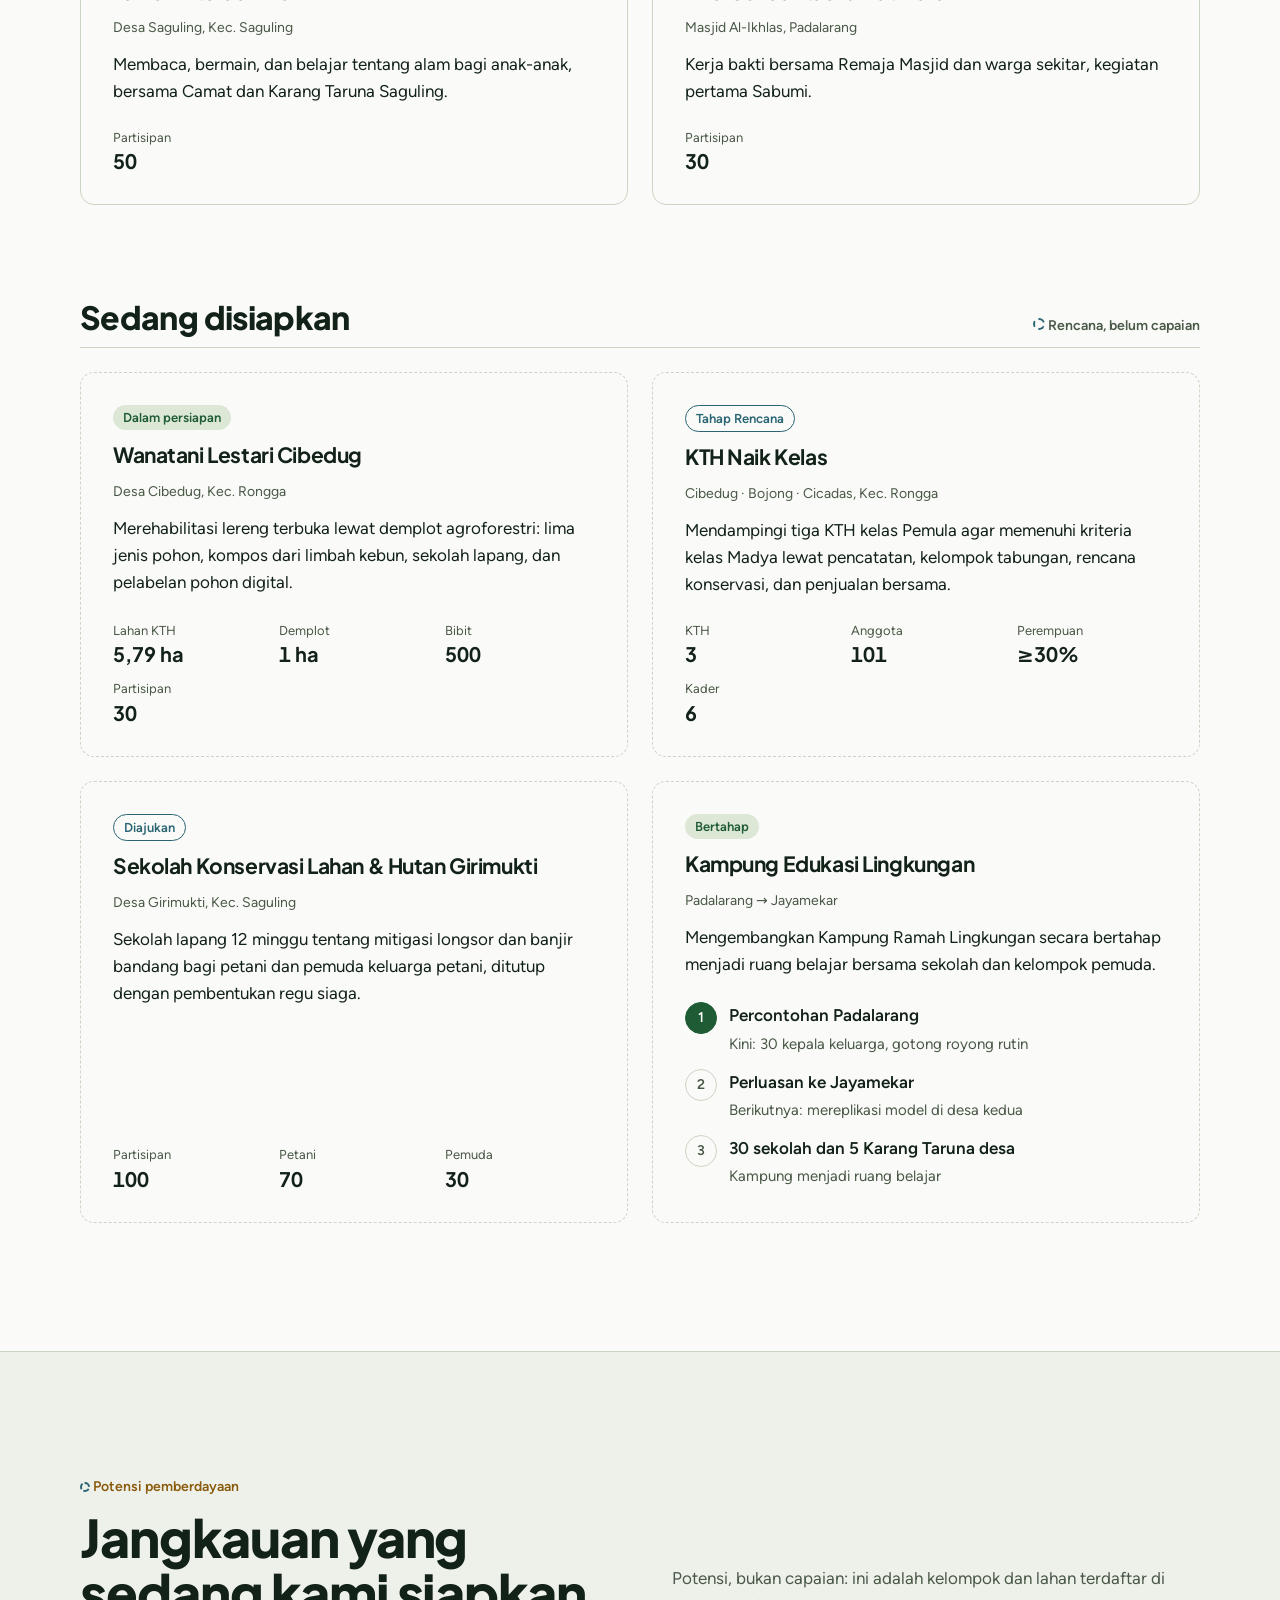
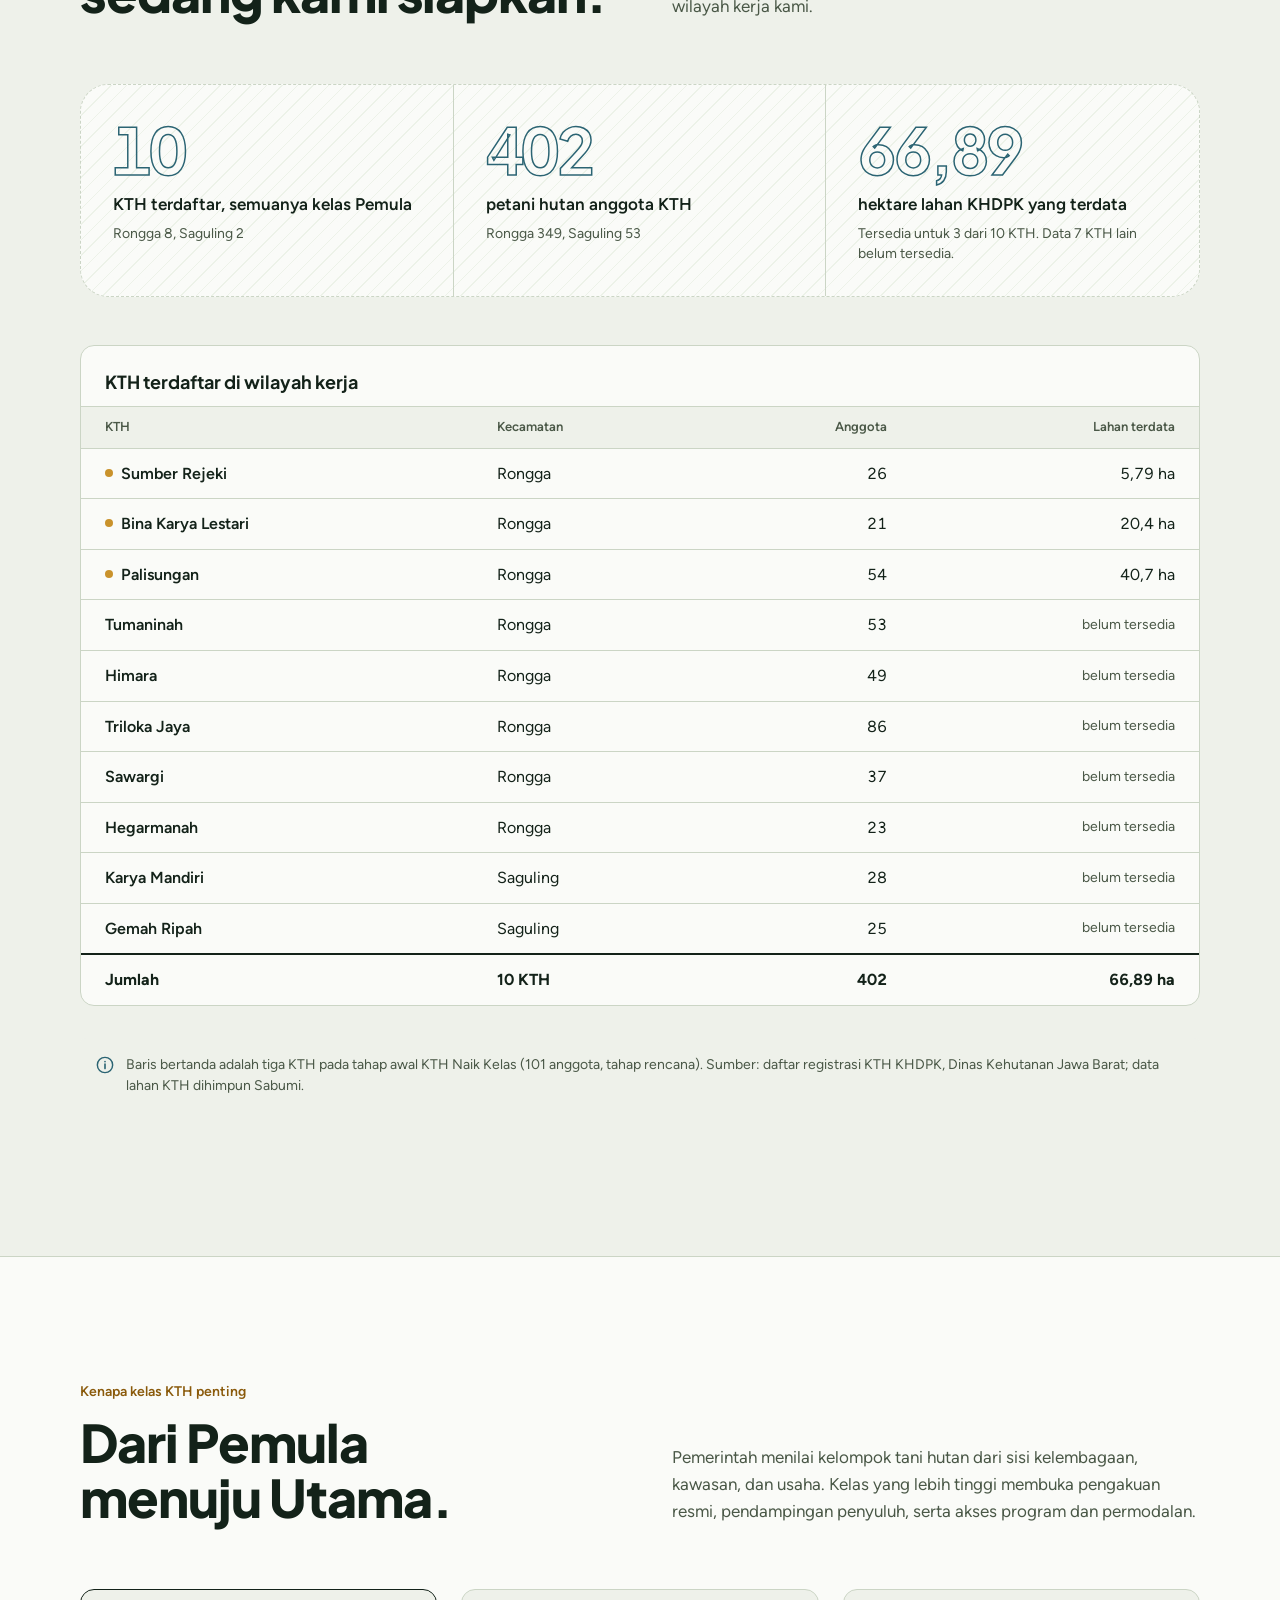
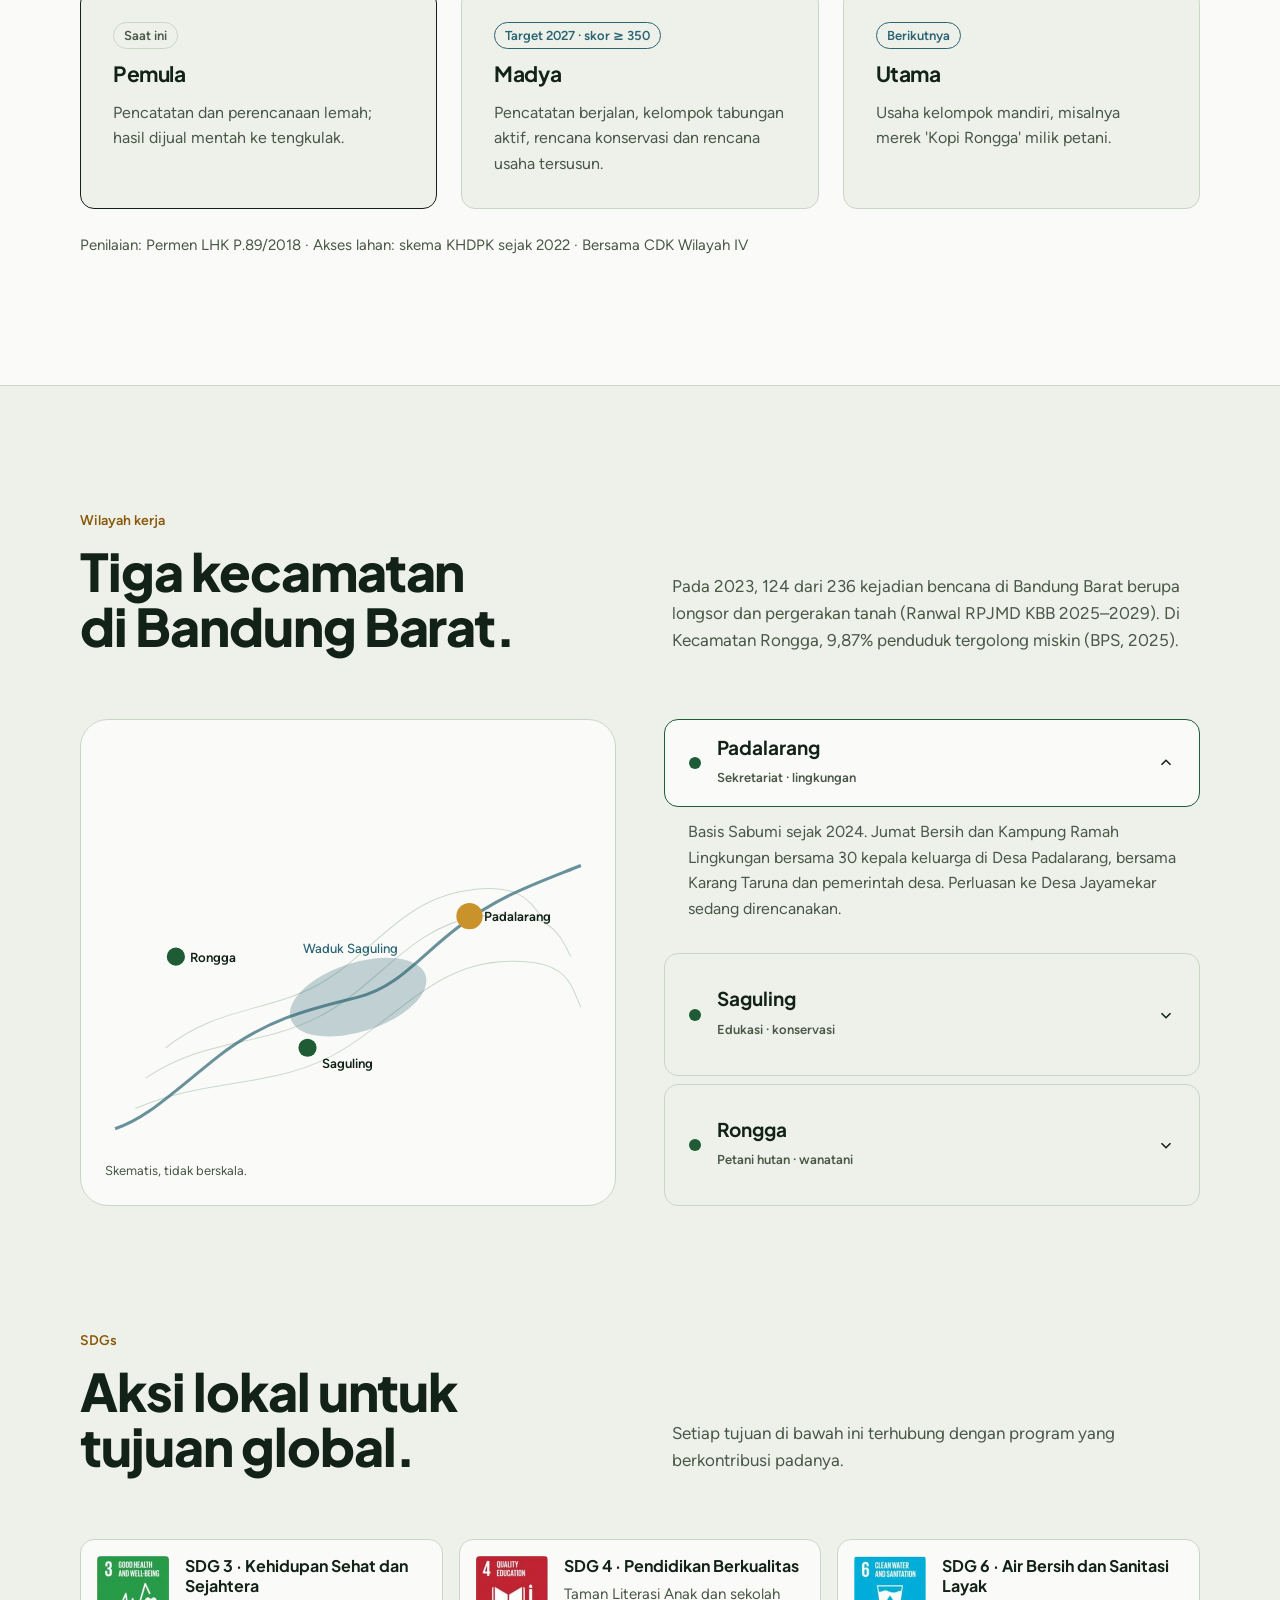
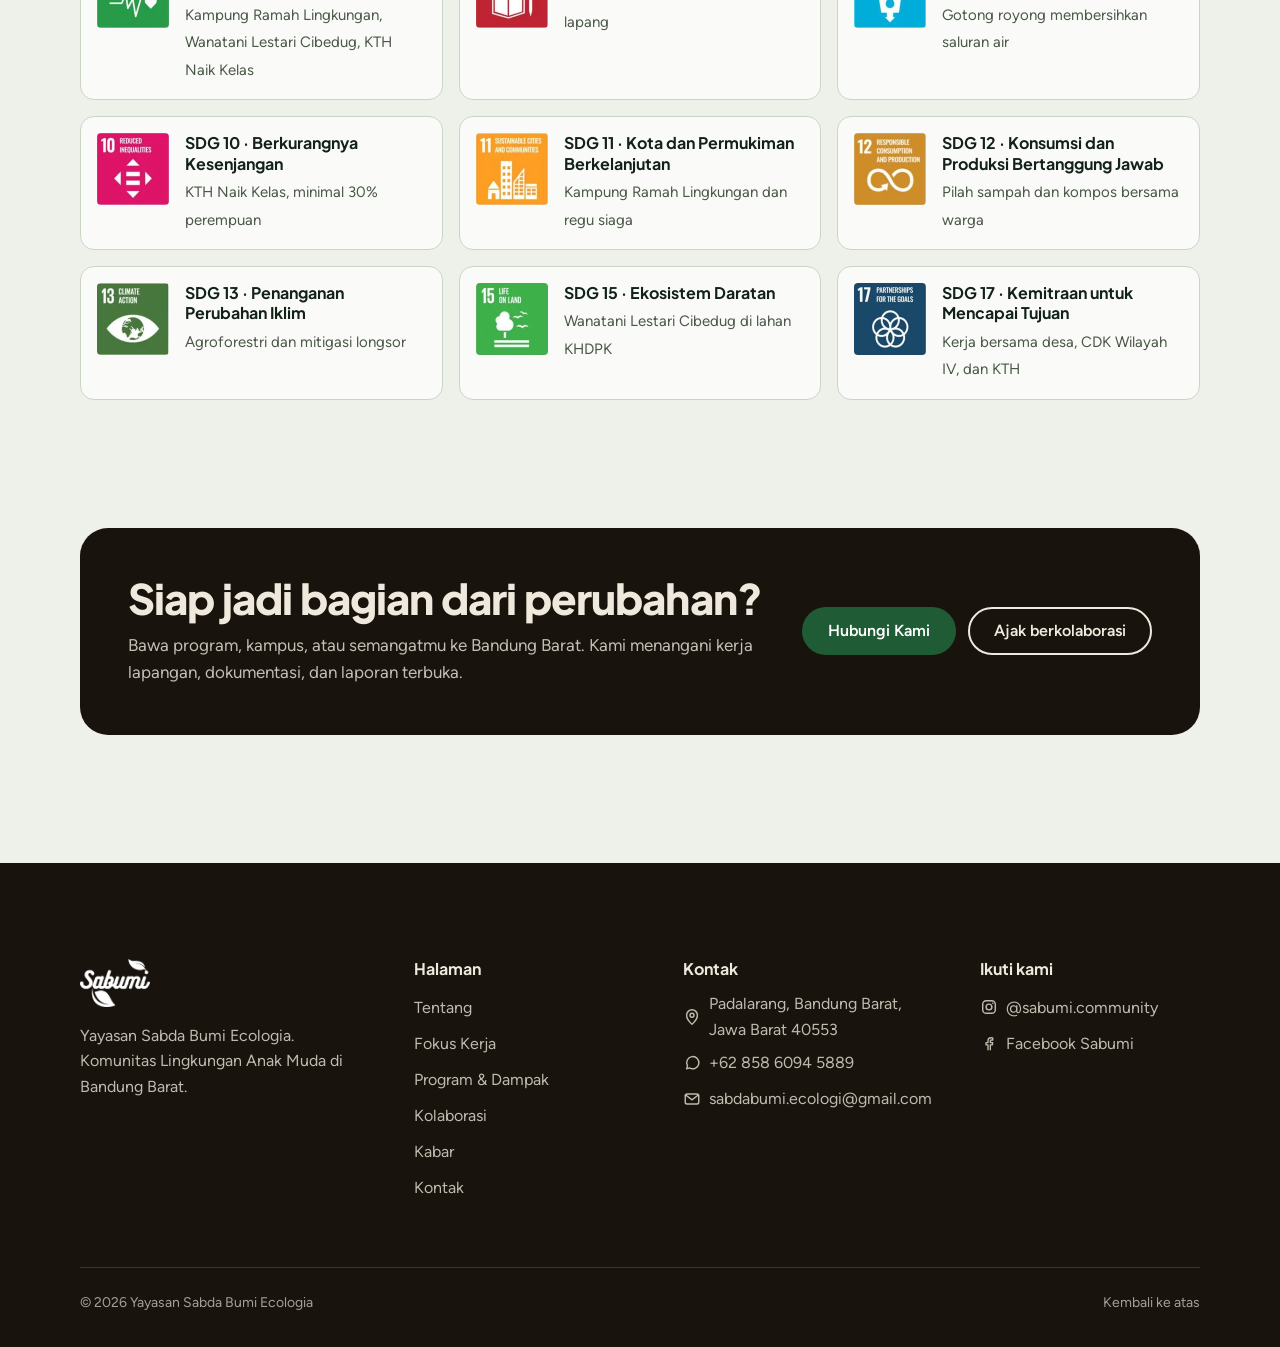
==== commit b0fbaa80: "Gabung Program dan Dampak, titik i bulat hijau, rapikan Kabar dan Kontak - /program/ kini halaman "P" ====
--- a/dampak/index.html
+++ b/dampak/index.html
@@ -1,298 +1,15 @@
 <!doctype html>
-<html lang="id" data-title-en="Impact · Environmental Action in West Bandung · Sabumi">
+<html lang="id">
 <head>
 <meta charset="utf-8">
-<meta name="viewport" content="width=device-width, initial-scale=1, viewport-fit=cover">
-<meta name="color-scheme" content="light dark">
-<script>document.documentElement.classList.add('js')</script>
-<title>Dampak Sabumi · Capaian Aksi Lingkungan di Bandung Barat</title>
-<meta name="description" content="Capaian Sabumi 2024–2026: 4 kegiatan lapangan, 300 partisipan, 100 warga terdampak bencana dibantu, dan potensi 402 petani hutan di Rongga dan Saguling.">
-<link rel="canonical" href="https://sabumi.site/dampak/">
-<meta property="og:type" content="website">
-<meta property="og:site_name" content="Sabumi">
-<meta property="og:locale" content="id_ID">
-<meta property="og:locale:alternate" content="en_GB">
-<meta property="og:title" content="Dampak Sabumi · Capaian Aksi Lingkungan di Bandung Barat">
-<meta property="og:description" content="Capaian Sabumi 2024–2026: 4 kegiatan lapangan, 300 partisipan, 100 warga terdampak bencana dibantu, dan potensi 402 petani hutan di Rongga dan Saguling.">
-<meta property="og:image" content="https://sabumi.site/img/og-sabumi.jpg">
-<meta property="og:image:width" content="1200">
-<meta property="og:image:height" content="630">
-<meta property="og:image:alt" content="Sabumi: Bumi butuh aksi, bukan sekadar opini.">
-<meta property="og:url" content="https://sabumi.site/dampak/">
-<meta name="twitter:card" content="summary_large_image">
-<meta name="theme-color" content="#1F5C35">
-<link rel="icon" href="/img/favicon-64.png" sizes="64x64">
-<link rel="apple-touch-icon" href="/img/apple-touch-icon.png">
-<link rel="preload" href="/fonts/plus-jakarta-sans-latin-800-normal.woff2" as="font" type="font/woff2" crossorigin>
-<link rel="preload" href="/fonts/figtree-latin-400-normal.woff2" as="font" type="font/woff2" crossorigin>
-<link rel="stylesheet" href="/css/site.css?v=20261026a">
-<script type="application/ld+json">{"@context": "https://schema.org", "@graph": [{"@type": "NGO", "@id": "https://sabumi.site/#org", "name": "Sabumi", "legalName": "Yayasan Sabda Bumi Ecologia", "alternateName": ["Sabumi Ecologi", "Sabumi Bandung Barat", "Sabda Bumi Ecologia Foundation", "Sabumi Community"], "url": "https://sabumi.site/", "logo": "https://sabumi.site/img/logo-sabumi.png", "image": "https://sabumi.site/img/og-sabumi.jpg", "slogan": "Bumi butuh aksi, bukan sekadar opini.", "description": "Komunitas Lingkungan Anak Muda di Kabupaten Bandung Barat: aksi lingkungan, konservasi, dan pemberdayaan masyarakat.", "foundingDate": "2025-03-05", "email": "sabdabumi.ecologi@gmail.com", "telephone": "+62-858-6094-5889", "address": {"@type": "PostalAddress", "addressLocality": "Padalarang", "addressRegion": "Jawa Barat", "postalCode": "40553", "addressCountry": "ID"}, "areaServed": [{"@type": "AdministrativeArea", "name": "Kabupaten Bandung Barat"}], "knowsAbout": ["gotong royong", "Kampung Ramah Lingkungan", "konservasi lahan", "perhutanan sosial", "kelompok tani hutan", "mitigasi longsor"], "sameAs": ["https://www.instagram.com/sabumi.community/", "https://www.facebook.com/profile.php?id=61565987980985"]}, {"@type": "WebSite", "@id": "https://sabumi.site/#website", "url": "https://sabumi.site/", "name": "Sabumi", "alternateName": "Sabumi Bandung Barat", "inLanguage": "id-ID", "publisher": {"@id": "https://sabumi.site/#org"}}, {"@type": "WebPage", "@id": "https://sabumi.site/dampak/#webpage", "url": "https://sabumi.site/dampak/", "name": "Dampak Sabumi · Capaian Aksi Lingkungan di Bandung Barat", "description": "Capaian Sabumi 2024–2026: 4 kegiatan lapangan, 300 partisipan, 100 warga terdampak bencana dibantu, dan potensi 402 petani hutan di Rongga dan Saguling.", "inLanguage": "id-ID", "isPartOf": {"@id": "https://sabumi.site/#website"}, "about": {"@id": "https://sabumi.site/#org"}, "primaryImageOfPage": "https://sabumi.site/img/og-sabumi.jpg"}, {"@type": "BreadcrumbList", "itemListElement": [{"@type": "ListItem", "position": 1, "name": "Beranda", "item": "https://sabumi.site/"}, {"@type": "ListItem", "position": 2, "name": "Dampak", "item": "https://sabumi.site/dampak/"}]}]}</script>
+<meta name="viewport" content="width=device-width, initial-scale=1">
+<title>Program &amp; Dampak Sabumi</title>
+<meta name="robots" content="noindex">
+<link rel="canonical" href="https://sabumi.site/program/">
+<meta http-equiv="refresh" content="0; url=/program/#capaian">
+<script>location.replace('/program/' + (location.hash || '#capaian'));</script>
 </head>
 <body>
-<a class="skip" href="#main" data-en="Skip to content">Lewati ke konten</a>
-<header class="nav">
-  <div class="wrap">
-    <a class="brand" href="/" aria-label="Sabumi, beranda" data-en-label="Sabumi, home">
-      <img class="logo-light" src="/img/logo-sabumi-120.webp" alt="" width="400" height="272">
-      <img class="logo-dark" src="/img/logo-sabumi-white-120.webp" alt="" width="400" height="272">
-    </a>
-    <button class="menu-toggle" aria-expanded="false" aria-controls="menu"><span data-en="Menu">Menu</span></button>
-    <ul class="menu" id="menu">
-      <li><a href="/tentang/" data-en="About">Tentang</a></li>
-      <li><a href="/fokus/" data-en="Focus">Fokus Kerja</a></li>
-      <li><a href="/dampak/" aria-current="page" data-en="Impact">Dampak</a></li>
-      <li><a href="/program/" data-en="Programmes">Program</a></li>
-      <li><a href="/kolaborasi/" data-en="Collaborate">Kolaborasi</a></li>
-      <li><a href="/kabar/" data-en="News">Kabar</a></li>
-      <li><a href="/kontak/" data-en="Contact">Kontak</a></li>
-    </ul>
-    <div class="lang" role="group" aria-label="Bahasa" data-en-label="Language">
-      <button type="button" data-lang="id" aria-pressed="true">ID</button>
-      <button type="button" data-lang="en" aria-pressed="false">EN</button>
-    </div>
-    <a class="btn btn-primary btn-nav" href="/kolaborasi/#relawan" data-en="Contact us">Hubungi Kami</a>
-  </div>
-</header>
-<main id="main">
-<section class="page-hero" aria-labelledby="page-title">
-  <svg class="contour" aria-hidden="true" preserveAspectRatio="xMidYMid slice" data-h="700" data-cx="1320" data-cy="380" data-rings="11"></svg>
-  <div class="wrap">
-    <nav aria-label="Lokasi halaman" data-en-label="Breadcrumb">
-      <ol class="crumbs">
-        <li><a href="/" data-en="Home">Beranda</a></li>
-        <li aria-current="page" data-en="Impact">Dampak</li>
-      </ol>
-    </nav>
-    <h1 id="page-title" data-en="What we have done so far.">Yang sudah kami kerjakan.</h1>
-    <p class="lede" data-en="Figures are cumulative since 2024, drawn from attendance lists, activity reports and partner group data. Every figure comes with its source.">Angka dihitung kumulatif sejak 2024 dari daftar hadir, laporan kegiatan, dan data kelompok mitra. Setiap angka disertai sumbernya.</p>
-  </div>
-</section>
-<section class="sec" aria-labelledby="capaian-title">
-  <div class="wrap">
-    <div class="sec-head">
-      <div>
-        <span class="kicker"><span class="dot" aria-hidden="true"></span> <span data-en="Achievements, 2024–2026">Capaian 2024–2026</span></span>
-        <h2 id="capaian-title" data-en="Results of activities that have taken place.">Hasil kegiatan yang sudah terlaksana.</h2>
-      </div>
-      <p data-en="Each figure is followed by where it comes from.">Setiap angka diikuti sumbernya.</p>
-    </div>
-    <div class="stats">
-      <div class="stat"><span class="num">4</span><strong data-en="field activities carried out">kegiatan lapangan terlaksana</strong><span class="src" data-en="Jumat Bersih, Children's Literacy Garden, Eco-Friendly Village, Sabumi Siaga Bencana">Jumat Bersih, Taman Literasi Anak, Kampung Ramah Lingkungan, Sabumi Siaga Bencana</span></div>
-      <div class="stat"><span class="num">300</span><strong data-en="participants across those four activities">partisipan dari keempat kegiatan</strong><span class="src" data-en="Attendance lists and activity reports, 2024–2026">Daftar hadir dan laporan kegiatan 2024–2026</span></div>
-      <div class="stat"><span class="num">100</span><strong data-en="disaster-affected residents helped">warga terdampak bencana dibantu</strong><span class="src" data-en="Sabumi Siaga Bencana, Pasirlangu (Cisarua) January 2026, outside our working area">Sabumi Siaga Bencana, Pasirlangu (Cisarua) Januari 2026, di luar wilayah kerja</span></div>
-      <div class="stat"><span class="num">30</span><strong data-en="households in the Eco-Friendly Village">kepala keluarga di Kampung Ramah Lingkungan</strong><span class="src" data-en="Padalarang programme, since 2025">Program Padalarang, sejak 2025</span></div>
-      <div class="stat"><span class="num">50</span><strong data-en="Children's Literacy Garden participants">partisipan Taman Literasi Anak</strong><span class="src" data-en="Saguling Village, August 2025">Desa Saguling, Agustus 2025</span></div>
-      <div class="stat"><span class="num">30</span><strong data-en="Jumat Bersih participants">partisipan Aksi Jumat Bersih</strong><span class="src" data-en="Padalarang, 2024">Padalarang, 2024</span></div>
-      <div class="stat"><span class="num">9</span><strong data-en="volunteers deployed">relawan diterjunkan</strong><span class="src" data-en="Sabumi Siaga Bencana, Pasirlangu January 2026">Sabumi Siaga Bencana, Pasirlangu Januari 2026</span></div>
-      <div class="stat"><span class="num">3</span><strong data-en="districts in our working area">kecamatan wilayah kerja</strong><span class="src">Padalarang, Saguling, Rongga</span></div>
-      <div class="stat"><span class="num">2024</span><strong data-en="started as a community">mulai bergerak sebagai komunitas</strong><span class="src" data-en="Registered as a foundation since March 2025">Berbadan hukum sejak Maret 2025</span></div>
-    </div>
-    <p class="footnote" data-en="Figures for trees planted, gotong royong sessions and schools involved will be added once monitoring data is complete.">Angka pohon tertanam, kegiatan gotong royong, dan sekolah yang terlibat akan ditambahkan setelah data pemantauan lengkap.</p>
-  </div>
-</section>
-
-<section class="sec" aria-labelledby="potensi-title">
-  <div class="wrap">
-    <div class="sec-head">
-      <div>
-        <span class="kicker"><span class="dot open" aria-hidden="true"></span> <span data-en="Empowerment potential">Potensi pemberdayaan</span></span>
-        <h2 id="potensi-title" data-en="The reach we are preparing for.">Jangkauan yang sedang kami siapkan.</h2>
-      </div>
-      <p data-en="Potential, not achievement: these are groups and land registered in our working area.">Potensi, bukan capaian: ini adalah kelompok dan lahan terdaftar di wilayah kerja kami.</p>
-    </div>
-    <div class="stats potensi">
-      <div class="stat"><span class="num">10</span><strong data-en="registered KTH, all at Beginner level">KTH terdaftar, semuanya kelas Pemula</strong><span class="src" data-en="Rongga 8, Saguling 2">Rongga 8, Saguling 2</span></div>
-      <div class="stat"><span class="num">402</span><strong data-en="forest farmers who are KTH members">petani hutan anggota KTH</strong><span class="src" data-en="Rongga 349, Saguling 53">Rongga 349, Saguling 53</span></div>
-      <div class="stat"><span class="num" data-en="66.89">66,89</span><strong data-en="hectares of KHDPK land on record">hektare lahan KHDPK yang terdata</strong><span class="src" data-en="Available for 3 of the 10 KTH. Data for the other 7 is not yet available.">Tersedia untuk 3 dari 10 KTH. Data 7 KTH lain belum tersedia.</span></div>
-    </div>
-
-    <div class="table-wrap" role="region" aria-labelledby="kth-cap" tabindex="0">
-      <table class="kth">
-        <caption id="kth-cap" data-en="Registered KTH in our working area">KTH terdaftar di wilayah kerja</caption>
-        <thead><tr><th scope="col">KTH</th><th scope="col" data-en="District">Kecamatan</th><th scope="col" class="n" data-en="Members">Anggota</th><th scope="col" class="n" data-en="Land on record">Lahan terdata</th></tr></thead>
-        <tbody>
-          <tr class="hl"><th scope="row">Sumber Rejeki</th><td>Rongga</td><td class="n">26</td><td class="n" data-en="5.79 ha">5,79 ha</td></tr>
-          <tr class="hl"><th scope="row">Bina Karya Lestari</th><td>Rongga</td><td class="n">21</td><td class="n" data-en="20.4 ha">20,4 ha</td></tr>
-          <tr class="hl"><th scope="row">Palisungan</th><td>Rongga</td><td class="n">54</td><td class="n" data-en="40.7 ha">40,7 ha</td></tr>
-          <tr><th scope="row">Tumaninah</th><td>Rongga</td><td class="n">53</td><td class="n na" data-en="not yet available">belum tersedia</td></tr>
-          <tr><th scope="row">Himara</th><td>Rongga</td><td class="n">49</td><td class="n na" data-en="not yet available">belum tersedia</td></tr>
-          <tr><th scope="row">Triloka Jaya</th><td>Rongga</td><td class="n">86</td><td class="n na" data-en="not yet available">belum tersedia</td></tr>
-          <tr><th scope="row">Sawargi</th><td>Rongga</td><td class="n">37</td><td class="n na" data-en="not yet available">belum tersedia</td></tr>
-          <tr><th scope="row">Hegarmanah</th><td>Rongga</td><td class="n">23</td><td class="n na" data-en="not yet available">belum tersedia</td></tr>
-          <tr><th scope="row">Karya Mandiri</th><td>Saguling</td><td class="n">28</td><td class="n na" data-en="not yet available">belum tersedia</td></tr>
-          <tr><th scope="row">Gemah Ripah</th><td>Saguling</td><td class="n">25</td><td class="n na" data-en="not yet available">belum tersedia</td></tr>
-        </tbody>
-        <tfoot><tr><th scope="row" data-en="Total">Jumlah</th><td>10 KTH</td><td class="n">402</td><td class="n" data-en="66.89 ha">66,89 ha</td></tr></tfoot>
-      </table>
-    </div>
-    <p class="note">
-      <svg viewBox="0 0 20 20" aria-hidden="true"><circle cx="10" cy="10" r="8.5" fill="none" stroke="currentColor" stroke-width="1.6"/><path d="M10 9v5M10 6.2v.1" stroke="currentColor" stroke-width="1.8" stroke-linecap="round"/></svg>
-      <span data-en="Highlighted rows are the three KTH in the first stage of the KTH Level-Up Programme (101 members, planning stage). Source: KTH KHDPK registration list, West Java Forestry Service; KTH land data compiled by Sabumi.">Baris bertanda adalah tiga KTH pada tahap awal KTH Naik Kelas (101 anggota, tahap rencana). Sumber: daftar registrasi KTH KHDPK, Dinas Kehutanan Jawa Barat; data lahan KTH dihimpun Sabumi.</span>
-    </p>
-  </div>
-</section>
-
-<section class="sec alt" aria-labelledby="kelas-title">
-  <div class="wrap">
-    <div class="sec-head">
-      <div>
-        <span class="kicker" data-en="Why KTH levels matter">Kenapa kelas KTH penting</span>
-        <h2 id="kelas-title" data-en="From Beginner to Advanced.">Dari Pemula menuju Utama.</h2>
-      </div>
-      <p data-en="The government assesses forest farmer groups on their organisation, land and business. A higher level brings official recognition, extension support and access to programmes and capital.">Pemerintah menilai kelompok tani hutan dari sisi kelembagaan, kawasan, dan usaha. Kelas yang lebih tinggi membuka pengakuan resmi, pendampingan penyuluh, serta akses program dan permodalan.</p>
-    </div>
-    <ol class="tiers">
-      <li><span class="status over" data-en="Now">Saat ini</span><h3 data-en="Beginner">Pemula</h3><p data-en="Weak record-keeping and planning; produce is sold raw to middlemen.">Pencatatan dan perencanaan lemah; hasil dijual mentah ke tengkulak.</p></li>
-      <li><span class="status plan" data-en="Target 2027 · score ≥ 350">Target 2027 · skor ≥ 350</span><h3 data-en="Intermediate">Madya</h3><p data-en="Record-keeping in place, active group savings, conservation and business plans written.">Pencatatan berjalan, kelompok tabungan aktif, rencana konservasi dan rencana usaha tersusun.</p></li>
-      <li><span class="status plan" data-en="Next">Berikutnya</span><h3 data-en="Advanced">Utama</h3><p data-en="Independent group businesses, for example a 'Kopi Rongga' brand owned by the farmers.">Usaha kelompok mandiri, misalnya merek 'Kopi Rongga' milik petani.</p></li>
-    </ol>
-    <p class="footnote" data-en="Assessment: Ministerial Regulation P.89/2018 · Land access: KHDPK scheme since 2022 · With CDK Region IV">Penilaian: Permen LHK P.89/2018 · Akses lahan: skema KHDPK sejak 2022 · Bersama CDK Wilayah IV</p>
-  </div>
-</section>
-
-<section class="sec" aria-labelledby="wilayah-title">
-  <div class="wrap">
-    <div class="sec-head">
-      <div>
-        <span class="kicker" data-en="Where we work">Wilayah kerja</span>
-        <h2 id="wilayah-title" data-en="Three districts of West Bandung.">Tiga kecamatan di Bandung Barat.</h2>
-      </div>
-      <p data-en="In 2023, 124 of the 236 disaster events in West Bandung were landslides and ground movement (RPJMD KBB 2025–2029 draft). In Rongga, 9.87% of residents live in poverty (BPS, 2025).">Pada 2023, 124 dari 236 kejadian bencana di Bandung Barat berupa longsor dan pergerakan tanah (Ranwal RPJMD KBB 2025–2029). Di Kecamatan Rongga, 9,87% penduduk tergolong miskin (BPS, 2025).</p>
-    </div>
-    <div class="region">
-      <div class="region-map">
-        <svg viewBox="0 0 480 400" role="img" aria-labelledby="map-t">
-          <title id="map-t" data-en="Schematic map of Sabumi's three working districts">Peta skematis tiga kecamatan wilayah kerja Sabumi</title>
-          <path class="map-contour" d="M40 330c60-40 110-30 170-60s90-90 160-100 80 20 90 40"/>
-          <path class="map-contour" d="M30 360c70-30 130-20 190-50s100-90 170-95 70 25 80 45"/>
-          <path class="map-contour" d="M60 300c50-40 100-35 150-62s80-80 140-92 70 10 85 30"/>
-          <ellipse class="map-lake" cx="250" cy="250" rx="70" ry="34" transform="rotate(-18 250 250)"/>
-          <path class="map-river" d="M470 120c-50 20-80 30-120 60s-60 60-100 70-90 20-140 60-70 60-100 70"/>
-          <text class="map-label" x="196" y="206" style="font-weight:500;fill:var(--citarum)" data-en="Saguling Reservoir">Waduk Saguling</text>
-          <g data-k="padalarang"><circle class="map-dot" cx="360" cy="170" r="9"/><text class="map-label" x="374" y="175">Padalarang</text></g>
-          <g data-k="saguling"><circle class="map-dot" cx="200" cy="300" r="9"/><text class="map-label" x="214" y="320">Saguling</text></g>
-          <g data-k="rongga"><circle class="map-dot" cx="70" cy="210" r="9"/><text class="map-label" x="84" y="215">Rongga</text></g>        </svg>
-        <p class="src" data-en="Schematic, not to scale.">Skematis, tidak berskala.</p>
-      </div>
-      <div>
-      <ul class="kec">
-        <li>
-          <button aria-expanded="true" aria-controls="k-padalarang" data-k="padalarang">
-            <span class="pin" aria-hidden="true"></span>
-            <span><span class="kname">Padalarang</span><br><span class="ktag" data-en="Secretariat · environment">Sekretariat · lingkungan</span></span>
-            <svg class="chev" viewBox="0 0 20 20" aria-hidden="true"><path d="m5 8 5 5 5-5" fill="none" stroke="currentColor" stroke-width="1.8"/></svg>
-          </button>
-          <div class="panel" id="k-padalarang"><p data-en="Sabumi's base since 2024. Jumat Bersih and the Eco-Friendly Village with 30 households in Padalarang Village, with Karang Taruna and the village government. Expansion to Jayamekar Village is planned.">Basis Sabumi sejak 2024. Jumat Bersih dan Kampung Ramah Lingkungan bersama 30 kepala keluarga di Desa Padalarang, bersama Karang Taruna dan pemerintah desa. Perluasan ke Desa Jayamekar sedang direncanakan.</p></div>
-        </li>
-        <li>
-          <button aria-expanded="false" aria-controls="k-saguling" data-k="saguling">
-            <span class="pin" aria-hidden="true"></span>
-            <span><span class="kname">Saguling</span><br><span class="ktag" data-en="Education · conservation">Edukasi · konservasi</span></span>
-            <svg class="chev" viewBox="0 0 20 20" aria-hidden="true"><path d="m5 8 5 5 5-5" fill="none" stroke="currentColor" stroke-width="1.8"/></svg>
-          </button>
-          <div class="panel" id="k-saguling" hidden><p data-en="Children's Literacy Garden in Saguling Village (August 2025). Two registered KTH with 53 members. The Girimukti Conservation School has been proposed.">Taman Literasi Anak di Desa Saguling (Agustus 2025). Dua KTH terdaftar dengan 53 anggota. Sekolah Konservasi Girimukti sedang diajukan.</p></div>
-        </li>
-        <li>
-          <button aria-expanded="false" aria-controls="k-rongga" data-k="rongga">
-            <span class="pin" aria-hidden="true"></span>
-            <span><span class="kname">Rongga</span><br><span class="ktag" data-en="Forest farmers · agroforestry">Petani hutan · wanatani</span></span>
-            <svg class="chev" viewBox="0 0 20 20" aria-hidden="true"><path d="m5 8 5 5 5-5" fill="none" stroke="currentColor" stroke-width="1.8"/></svg>
-          </button>
-          <div class="panel" id="k-rongga" hidden><p data-en="Eight registered KTH with 349 members in the upper Citarum watershed. Being prepared: Wanatani Lestari Cibedug and the KTH Level-Up Programme, with CDK Region IV.">Delapan KTH terdaftar dengan 349 anggota di hulu DAS Citarum. Sedang disiapkan: Wanatani Lestari Cibedug dan KTH Naik Kelas, bersama CDK Wilayah IV.</p></div>
-        </li>
-      </ul>
-      </div>
-    </div>
-
-  </div>
-</section>
-
-<section class="sec" id="sdgs" aria-labelledby="sdg-title">
-  <div class="wrap">
-    <div class="sec-head">
-      <div>
-        <span class="kicker">SDGs</span>
-        <h2 id="sdg-title" data-en="Local action for global goals.">Aksi lokal untuk tujuan global.</h2>
-      </div>
-      <p data-en="Each goal below is linked to the programmes that contribute to it.">Setiap tujuan di bawah ini terhubung dengan program yang berkontribusi padanya.</p>
-    </div>
-    <ul class="sdg-list">
-      <li><img decoding="async" src="/img/sdg-3.webp" width="160" height="160" loading="lazy" alt=""><div><strong data-en="SDG 3 · Good Health and Well-being">SDG 3 · Kehidupan Sehat dan Sejahtera</strong><span data-en="Eco-Friendly Village, Wanatani Lestari Cibedug, KTH Level-Up Programme">Kampung Ramah Lingkungan, Wanatani Lestari Cibedug, KTH Naik Kelas</span></div></li>
-      <li><img decoding="async" src="/img/sdg-4.webp" width="160" height="160" loading="lazy" alt=""><div><strong data-en="SDG 4 · Quality Education">SDG 4 · Pendidikan Berkualitas</strong><span data-en="Children's Literacy Garden and field schools">Taman Literasi Anak dan sekolah lapang</span></div></li>
-      <li><img decoding="async" src="/img/sdg-6.webp" width="160" height="160" loading="lazy" alt=""><div><strong data-en="SDG 6 · Clean Water and Sanitation">SDG 6 · Air Bersih dan Sanitasi Layak</strong><span data-en="Gotong royong to clean drains">Gotong royong membersihkan saluran air</span></div></li>
-      <li><img decoding="async" src="/img/sdg-10.webp" width="160" height="160" loading="lazy" alt=""><div><strong data-en="SDG 10 · Reduced Inequalities">SDG 10 · Berkurangnya Kesenjangan</strong><span data-en="KTH Level-Up Programme, at least 30% women">KTH Naik Kelas, minimal 30% perempuan</span></div></li>
-      <li><img decoding="async" src="/img/sdg-11.webp" width="160" height="160" loading="lazy" alt=""><div><strong data-en="SDG 11 · Sustainable Cities and Communities">SDG 11 · Kota dan Permukiman Berkelanjutan</strong><span data-en="Eco-Friendly Village and response teams">Kampung Ramah Lingkungan dan regu siaga</span></div></li>
-      <li><img decoding="async" src="/img/sdg-12.webp" width="160" height="160" loading="lazy" alt=""><div><strong data-en="SDG 12 · Responsible Consumption and Production">SDG 12 · Konsumsi dan Produksi Bertanggung Jawab</strong><span data-en="Sorting waste and composting with residents">Pilah sampah dan kompos bersama warga</span></div></li>
-      <li><img decoding="async" src="/img/sdg-13.webp" width="160" height="160" loading="lazy" alt=""><div><strong data-en="SDG 13 · Climate Action">SDG 13 · Penanganan Perubahan Iklim</strong><span data-en="Agroforestry and landslide mitigation">Agroforestri dan mitigasi longsor</span></div></li>
-      <li><img decoding="async" src="/img/sdg-15.webp" width="160" height="160" loading="lazy" alt=""><div><strong data-en="SDG 15 · Life on Land">SDG 15 · Ekosistem Daratan</strong><span data-en="Wanatani Lestari Cibedug on KHDPK land">Wanatani Lestari Cibedug di lahan KHDPK</span></div></li>
-      <li><img decoding="async" src="/img/sdg-17.webp" width="160" height="160" loading="lazy" alt=""><div><strong data-en="SDG 17 · Partnerships for the Goals">SDG 17 · Kemitraan untuk Mencapai Tujuan</strong><span data-en="Working with villages, CDK Region IV and KTH">Kerja bersama desa, CDK Wilayah IV, dan KTH</span></div></li>
-    </ul>
-  </div>
-</section>
-
-<section class="sec" aria-labelledby="cta-title">
-  <div class="wrap">
-    <div class="cta-band">
-      <div>
-        <h2 id="cta-title" data-en="Ready to be part of the change?">Siap jadi bagian dari perubahan?</h2>
-        <p data-en="Bring your programme, campus or energy to West Bandung. We handle fieldwork, documentation and open reporting.">Bawa program, kampus, atau semangatmu ke Bandung Barat. Kami menangani kerja lapangan, dokumentasi, dan laporan terbuka.</p>
-      </div>
-      <div class="actions">
-        <a class="btn btn-primary" href="/kolaborasi/#relawan" data-en="Contact us">Hubungi Kami</a>
-        <a class="btn btn-ghost" href="/kolaborasi/" data-en="Partner with us">Ajak berkolaborasi</a>
-      </div>
-    </div>
-  </div>
-</section>
-
-
-</main>
-<footer>
-  <div class="wrap">
-    <div class="foot">
-      <div>
-        <img src="/img/logo-sabumi-white-160.webp" width="400" height="272" alt="Sabumi" loading="lazy">
-        <p data-en="Sabda Bumi Ecologia Foundation. A Youth Led Environmental Organization in West Bandung.">Yayasan Sabda Bumi Ecologia. Komunitas Lingkungan Anak Muda di Bandung Barat.</p>
-      </div>
-      <nav aria-labelledby="foot-pages">
-        <h2 id="foot-pages" data-en="Pages">Halaman</h2>
-        <ul>
-          <li><a href="/tentang/" data-en="About">Tentang</a></li>
-          <li><a href="/fokus/" data-en="Focus">Fokus Kerja</a></li>
-          <li><a href="/dampak/" data-en="Impact">Dampak</a></li>
-          <li><a href="/program/" data-en="Programmes">Program</a></li>
-          <li><a href="/kolaborasi/" data-en="Collaborate">Kolaborasi</a></li>
-          <li><a href="/kabar/" data-en="News">Kabar</a></li>
-          <li><a href="/kontak/" data-en="Contact">Kontak</a></li>
-        </ul>
-      </nav>
-      <div>
-        <h2 data-en="Contact">Kontak</h2>
-        <ul>
-          <li><a href="https://maps.app.goo.gl/4FzKgbnyAAD7nmzS9" target="_blank" rel="noopener"><svg viewBox="0 0 20 20" aria-hidden="true"><path d="M10 18s6-5.2 6-10A6 6 0 0 0 4 8c0 4.8 6 10 6 10Z" fill="none" stroke="currentColor" stroke-width="1.6"/><circle cx="10" cy="8" r="2.2" fill="none" stroke="currentColor" stroke-width="1.6"/></svg><span data-en="Padalarang, West Bandung, West Java 40553">Padalarang, Bandung Barat, Jawa Barat 40553</span></a></li>
-          <li><a href="https://wa.me/6285860945889" target="_blank" rel="noopener"><svg viewBox="0 0 20 20" aria-hidden="true"><path d="M4 16.5 5 13a6.8 6.8 0 1 1 2.3 2.4L4 16.5Z" fill="none" stroke="currentColor" stroke-width="1.6" stroke-linejoin="round"/></svg>+62 858 6094 5889</a></li>
-          <li><a href="https://mail.google.com/mail/?view=cm&amp;fs=1&amp;to=sabdabumi.ecologi@gmail.com" target="_blank" rel="noopener"><svg viewBox="0 0 20 20" aria-hidden="true"><rect x="2.5" y="4.5" width="15" height="11" rx="2" fill="none" stroke="currentColor" stroke-width="1.6"/><path d="m3 5.5 7 5.5 7-5.5" fill="none" stroke="currentColor" stroke-width="1.6"/></svg>sabdabumi.ecologi@gmail.com</a></li>
-        </ul>
-      </div>
-      <div>
-        <h2 data-en="Follow us">Ikuti kami</h2>
-        <ul>
-          <li><a href="https://www.instagram.com/sabumi.community/" target="_blank" rel="noopener"><svg viewBox="0 0 20 20" aria-hidden="true"><rect x="3" y="3" width="14" height="14" rx="4" fill="none" stroke="currentColor" stroke-width="1.6"/><circle cx="10" cy="10" r="3.2" fill="none" stroke="currentColor" stroke-width="1.6"/><circle cx="14.2" cy="5.8" r=".9" fill="currentColor"/></svg>@sabumi.community</a></li>
-          <li><a href="https://www.facebook.com/profile.php?id=61565987980985" target="_blank" rel="noopener"><svg viewBox="0 0 20 20" aria-hidden="true"><path d="M11.5 17v-6h2.2l.4-2.6h-2.6V6.8c0-.8.3-1.3 1.4-1.3h1.3V3.2a17 17 0 0 0-2-.1c-2 0-3.3 1.2-3.3 3.4v1.9H6.7V11h2.2v6" fill="none" stroke="currentColor" stroke-width="1.5" stroke-linejoin="round"/></svg>Facebook Sabumi</a></li>
-        </ul>
-      </div>
-    </div>
-    <div class="legal">
-      <span>© 2026 Yayasan Sabda Bumi Ecologia</span>
-      <a href="#main" data-en="Back to top">Kembali ke atas</a>
-    </div>
-  </div>
-</footer>
-
-<div class="dock" role="region" aria-label="Aksi cepat" data-en-label="Quick actions">
-  <a class="btn btn-primary" href="/kolaborasi/#relawan" data-en="Contact us">Hubungi Kami</a>
-  <a class="btn btn-wa" href="https://wa.me/6285860945889" target="_blank" rel="noopener" aria-label="WhatsApp Sabumi"><svg viewBox="0 0 20 20" aria-hidden="true"><path d="M4 16.5 5 13a6.8 6.8 0 1 1 2.3 2.4L4 16.5Z" fill="none" stroke="currentColor" stroke-width="1.6" stroke-linejoin="round"/></svg></a>
-</div>
-<script src="/js/site.js?v=20261021h"></script>
+<p>Halaman Dampak kini menjadi bagian dari <a href="/program/#capaian">Program &amp; Dampak</a>.</p>
 </body>
 </html>
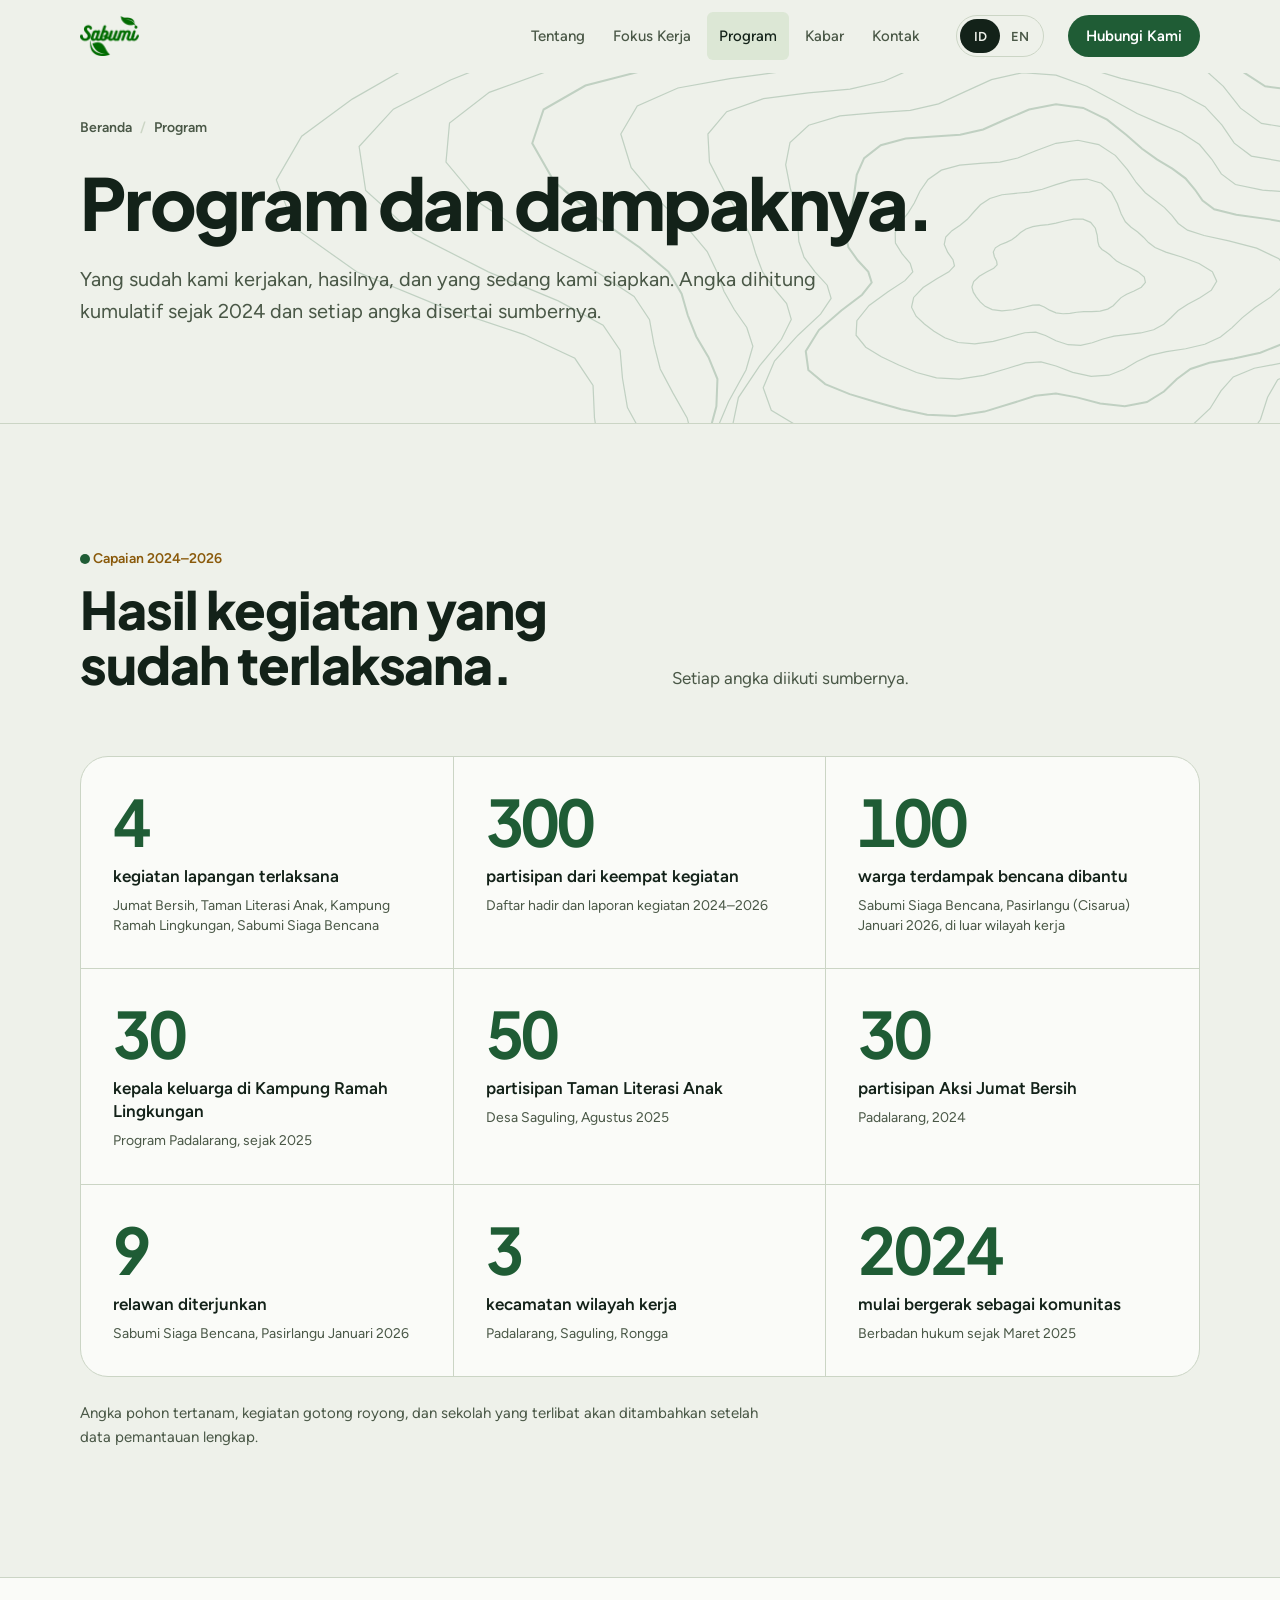
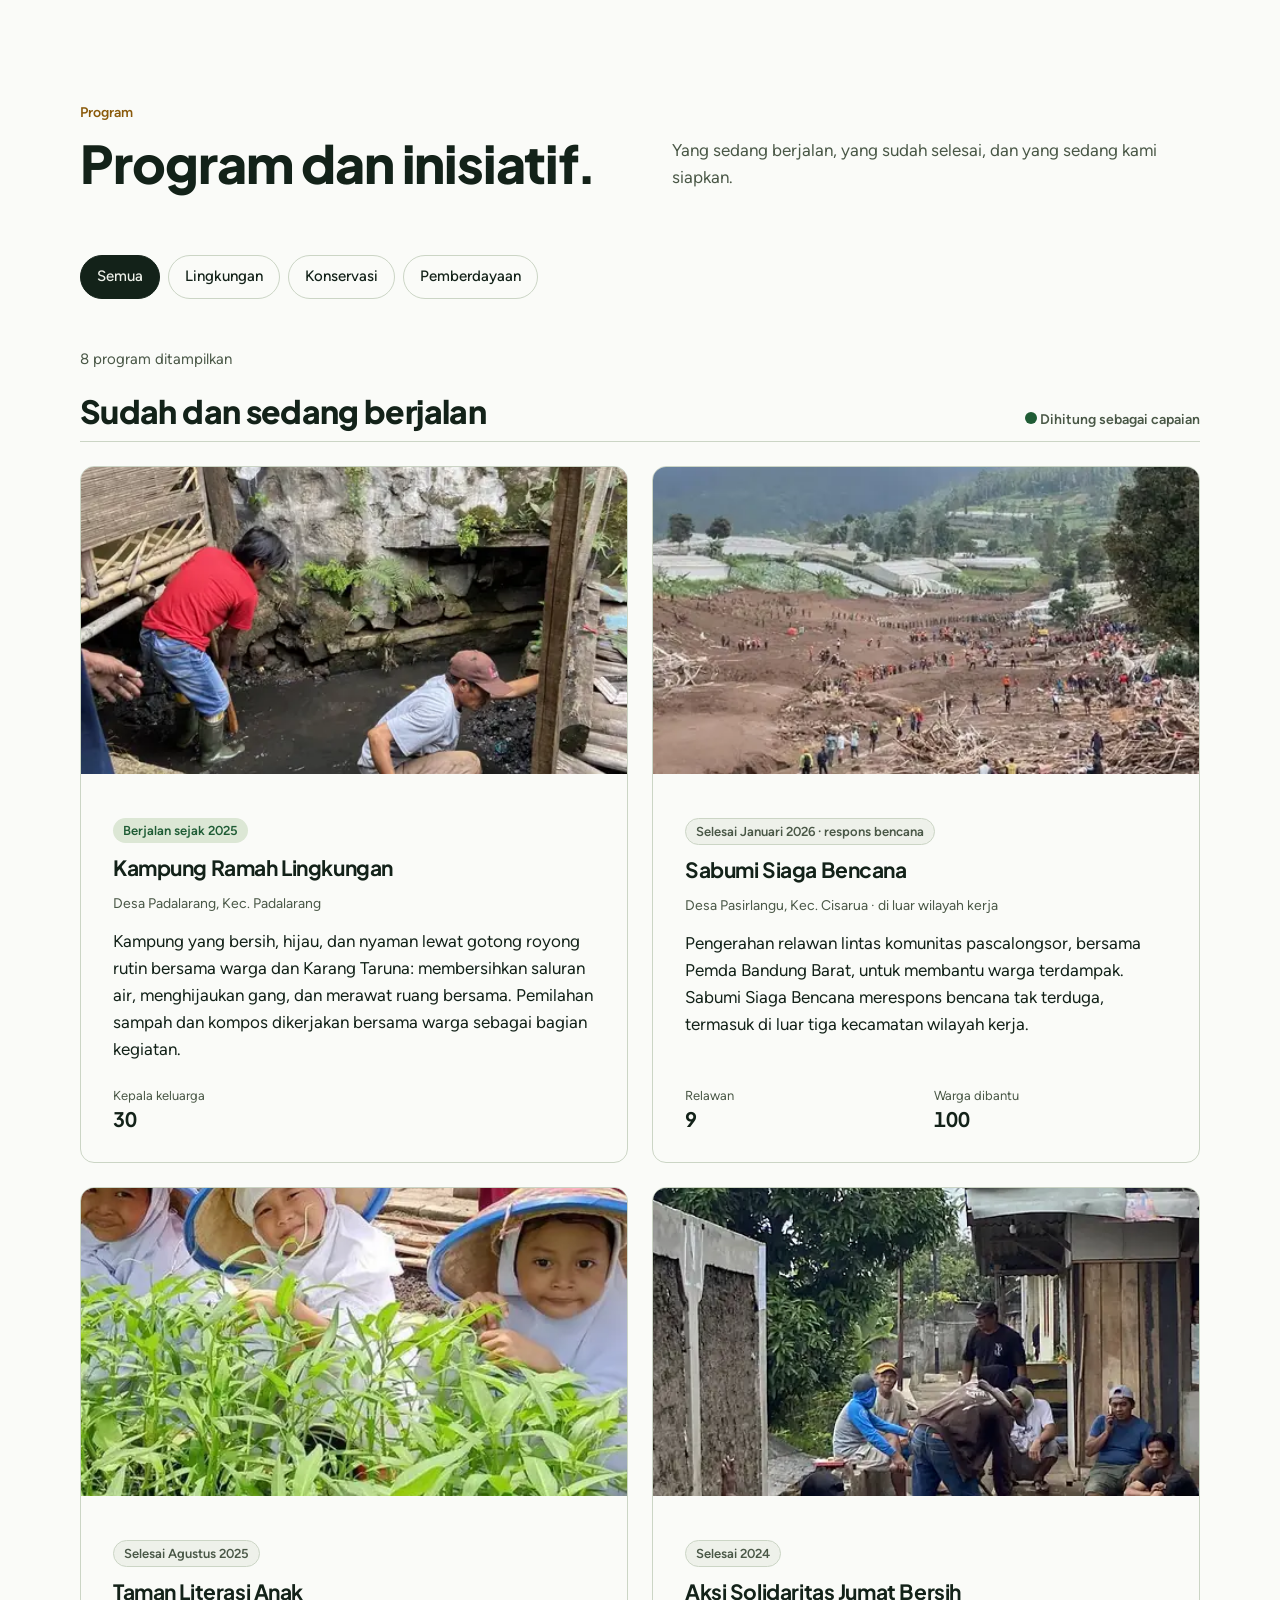
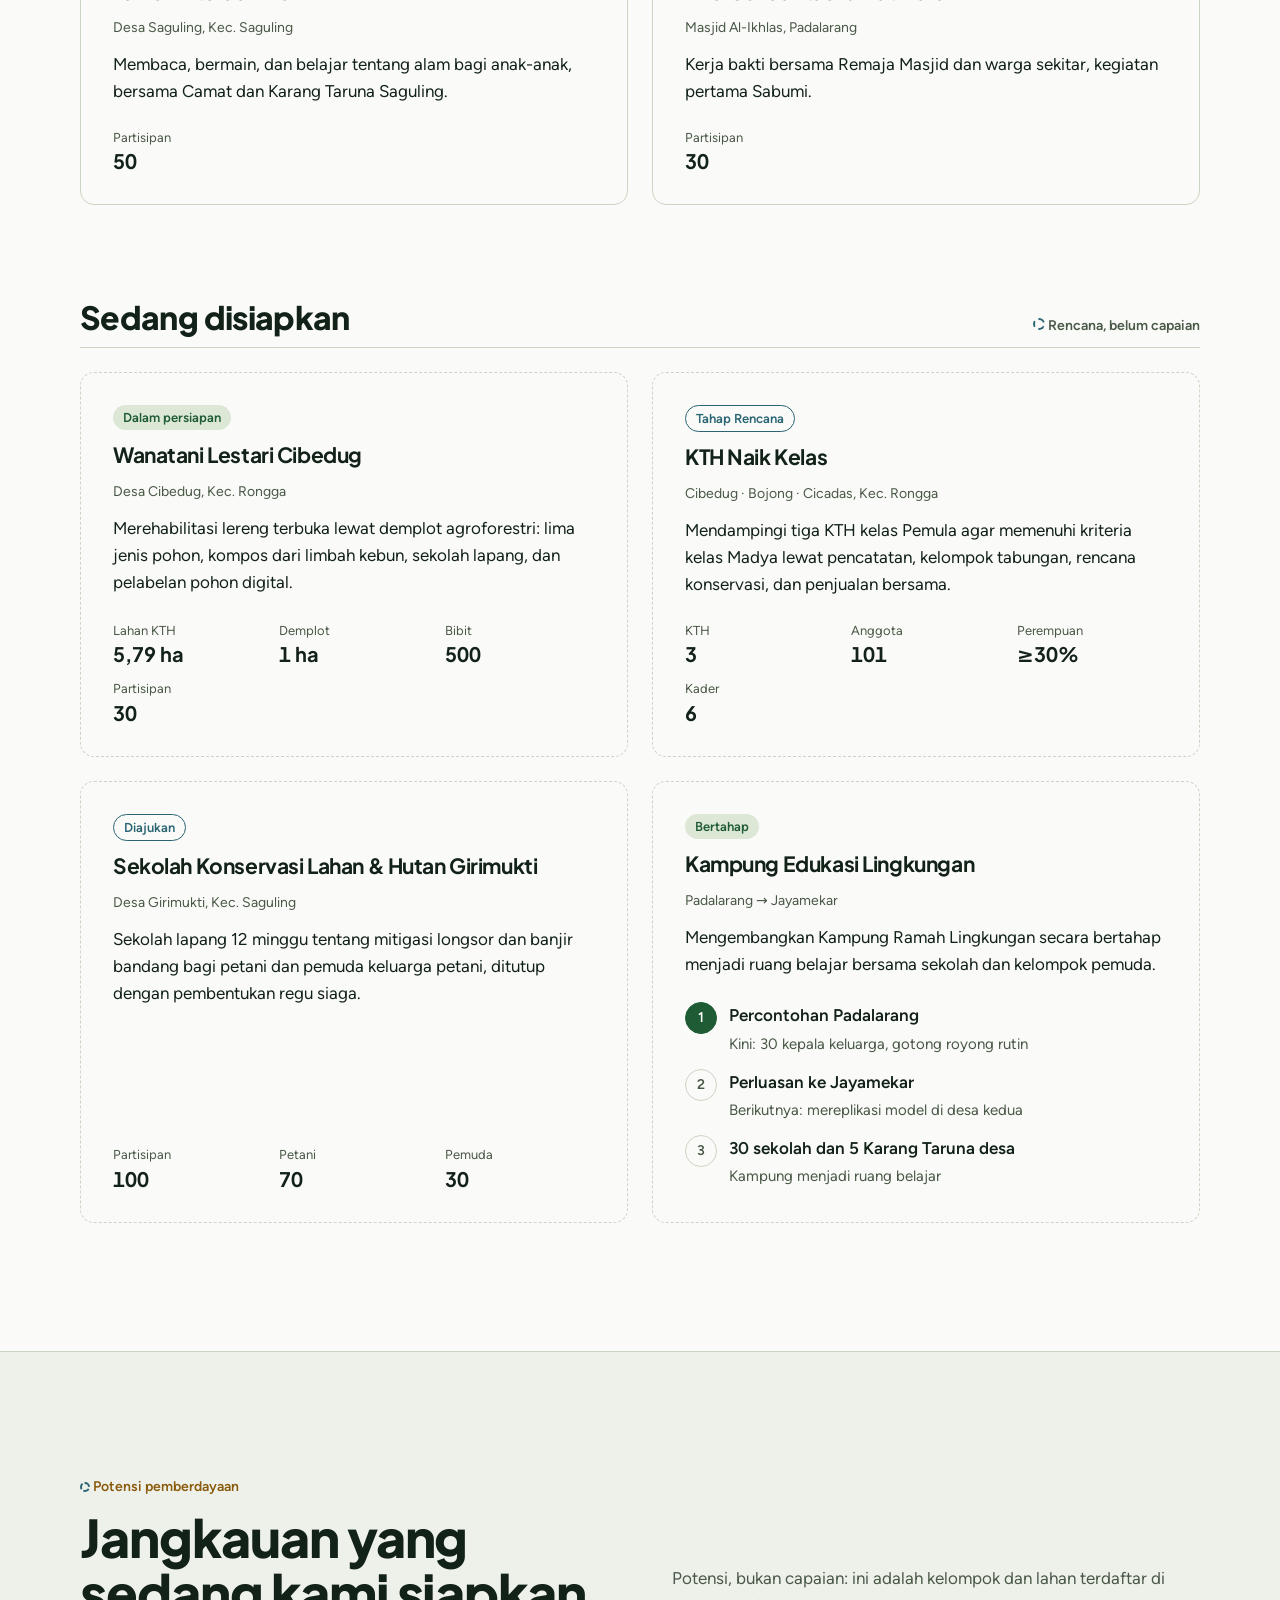
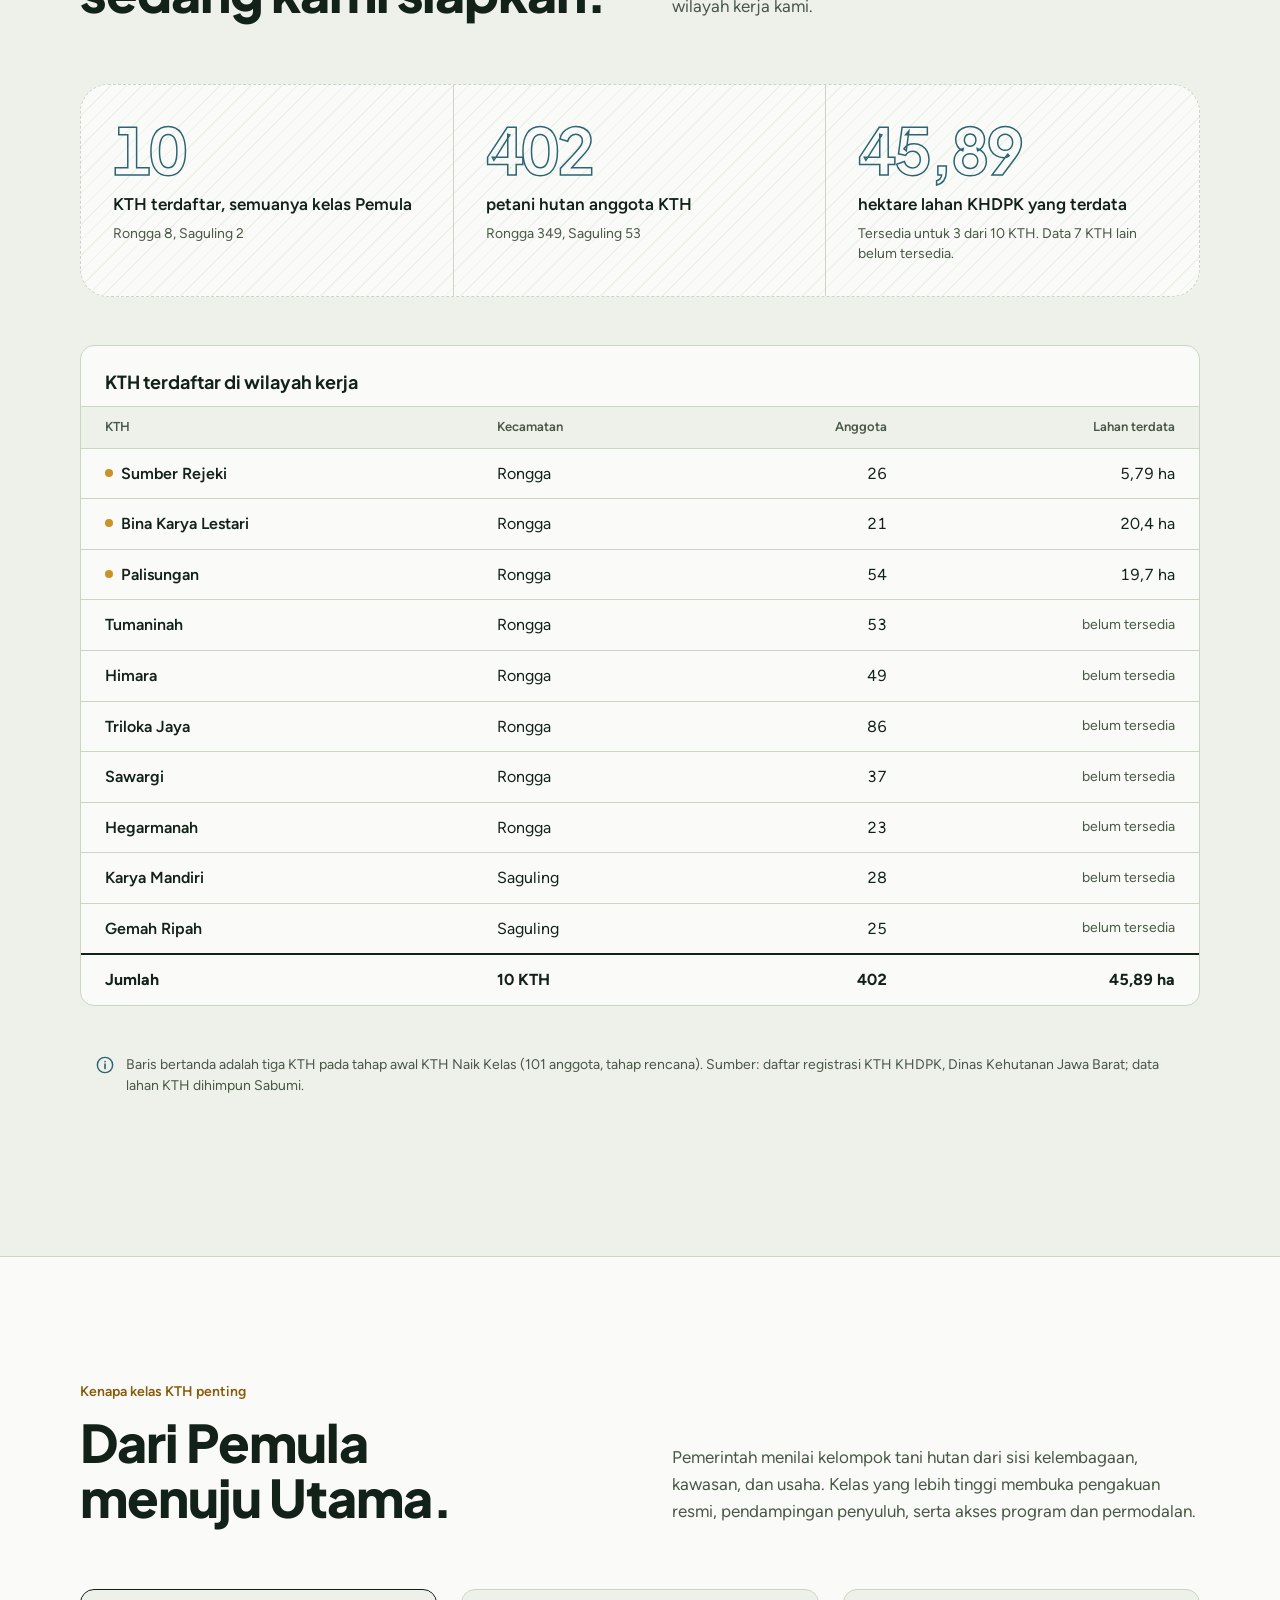
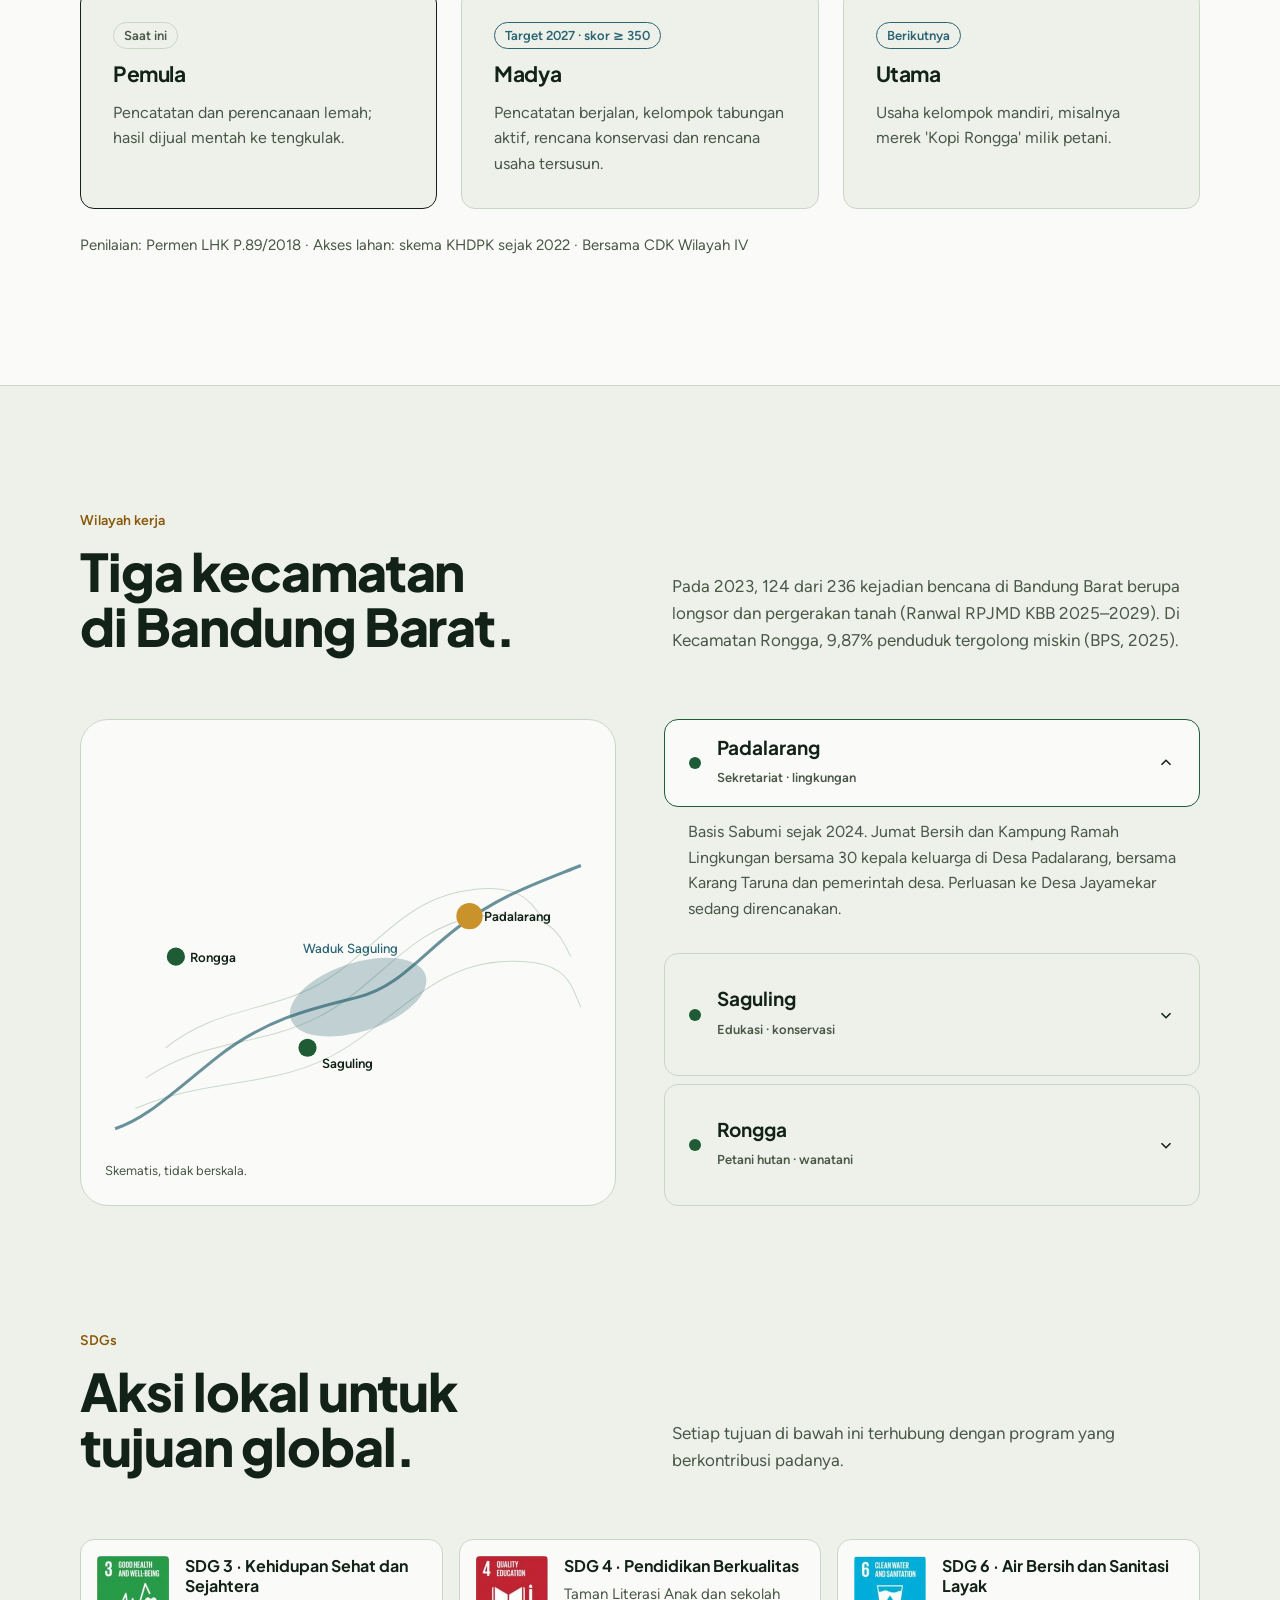
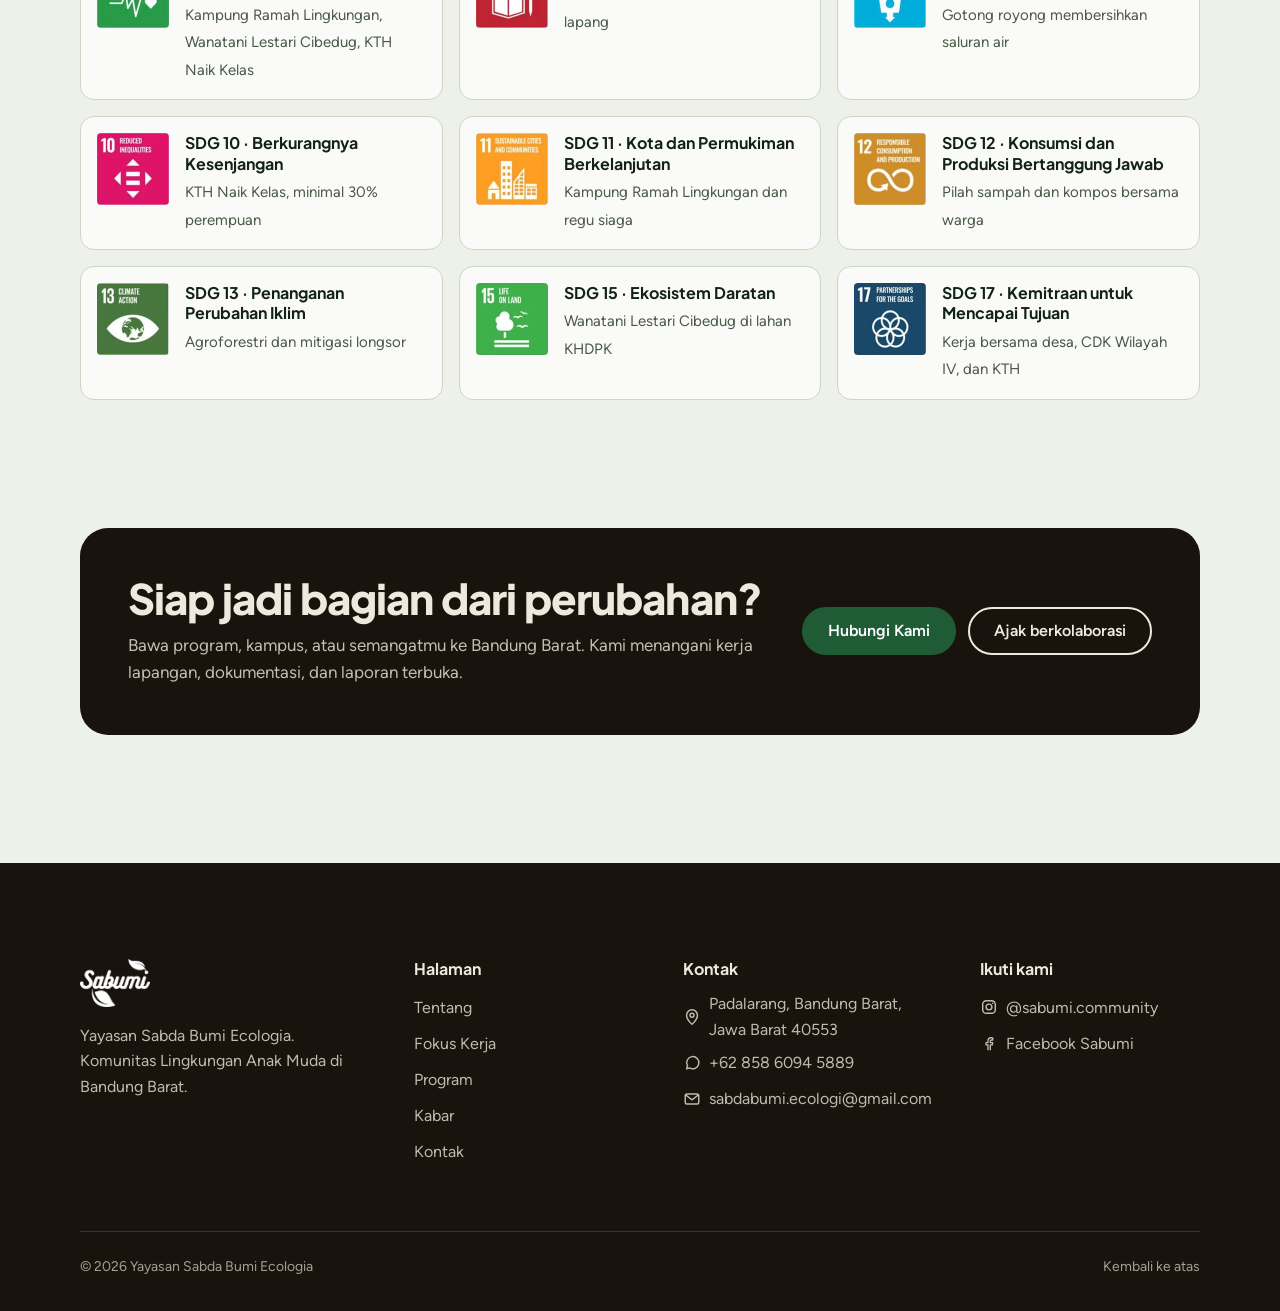
==== commit b708d430: "Revisi: menu Program, gabung Kolaborasi ke Kontak, lahan Palisungan 19,7 ha - Menu dan footer 5 item" ====
--- a/dampak/index.html
+++ b/dampak/index.html
@@ -3,13 +3,13 @@
 <head>
 <meta charset="utf-8">
 <meta name="viewport" content="width=device-width, initial-scale=1">
-<title>Program &amp; Dampak Sabumi</title>
+<title>Program Sabumi</title>
 <meta name="robots" content="noindex">
 <link rel="canonical" href="https://sabumi.site/program/">
 <meta http-equiv="refresh" content="0; url=/program/#capaian">
 <script>location.replace('/program/' + (location.hash || '#capaian'));</script>
 </head>
 <body>
-<p>Halaman Dampak kini menjadi bagian dari <a href="/program/#capaian">Program &amp; Dampak</a>.</p>
+<p>Halaman Dampak kini menjadi bagian dari <a href="/program/#capaian">Program</a>.</p>
 </body>
 </html>
